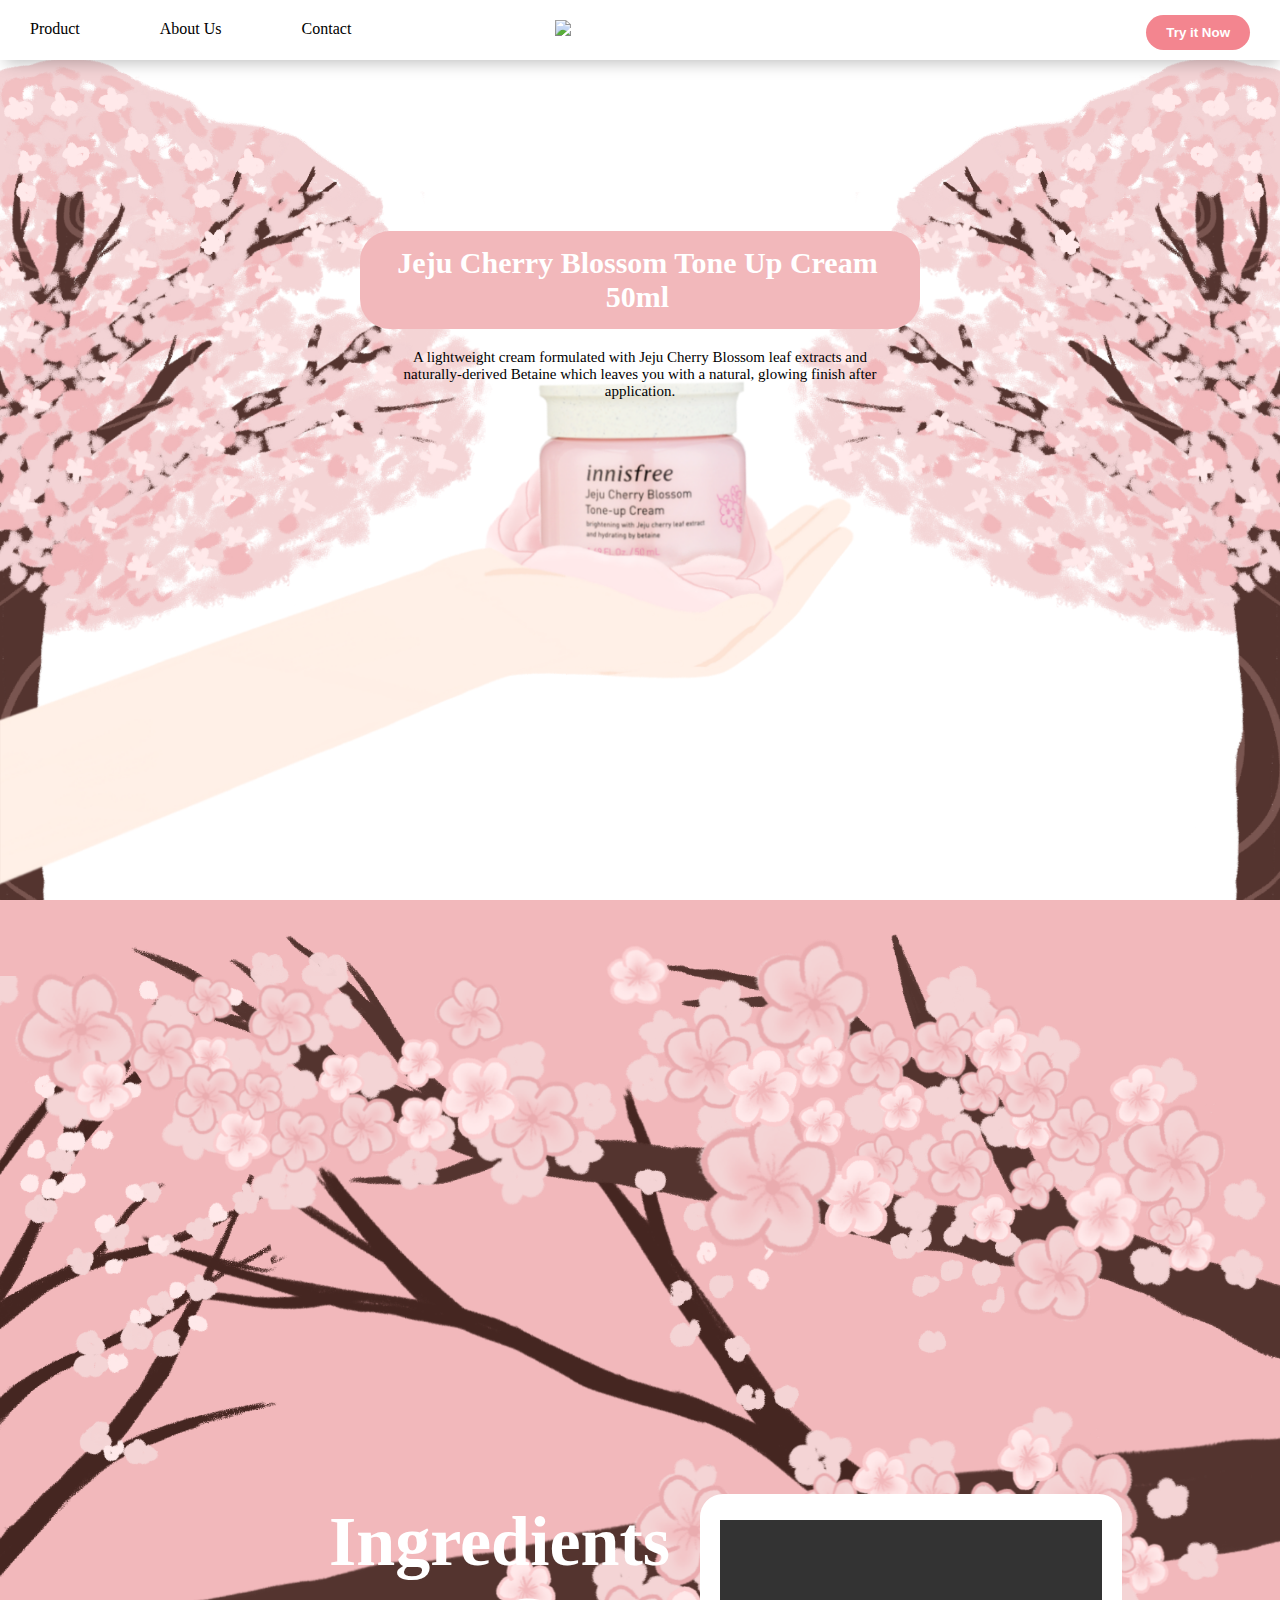
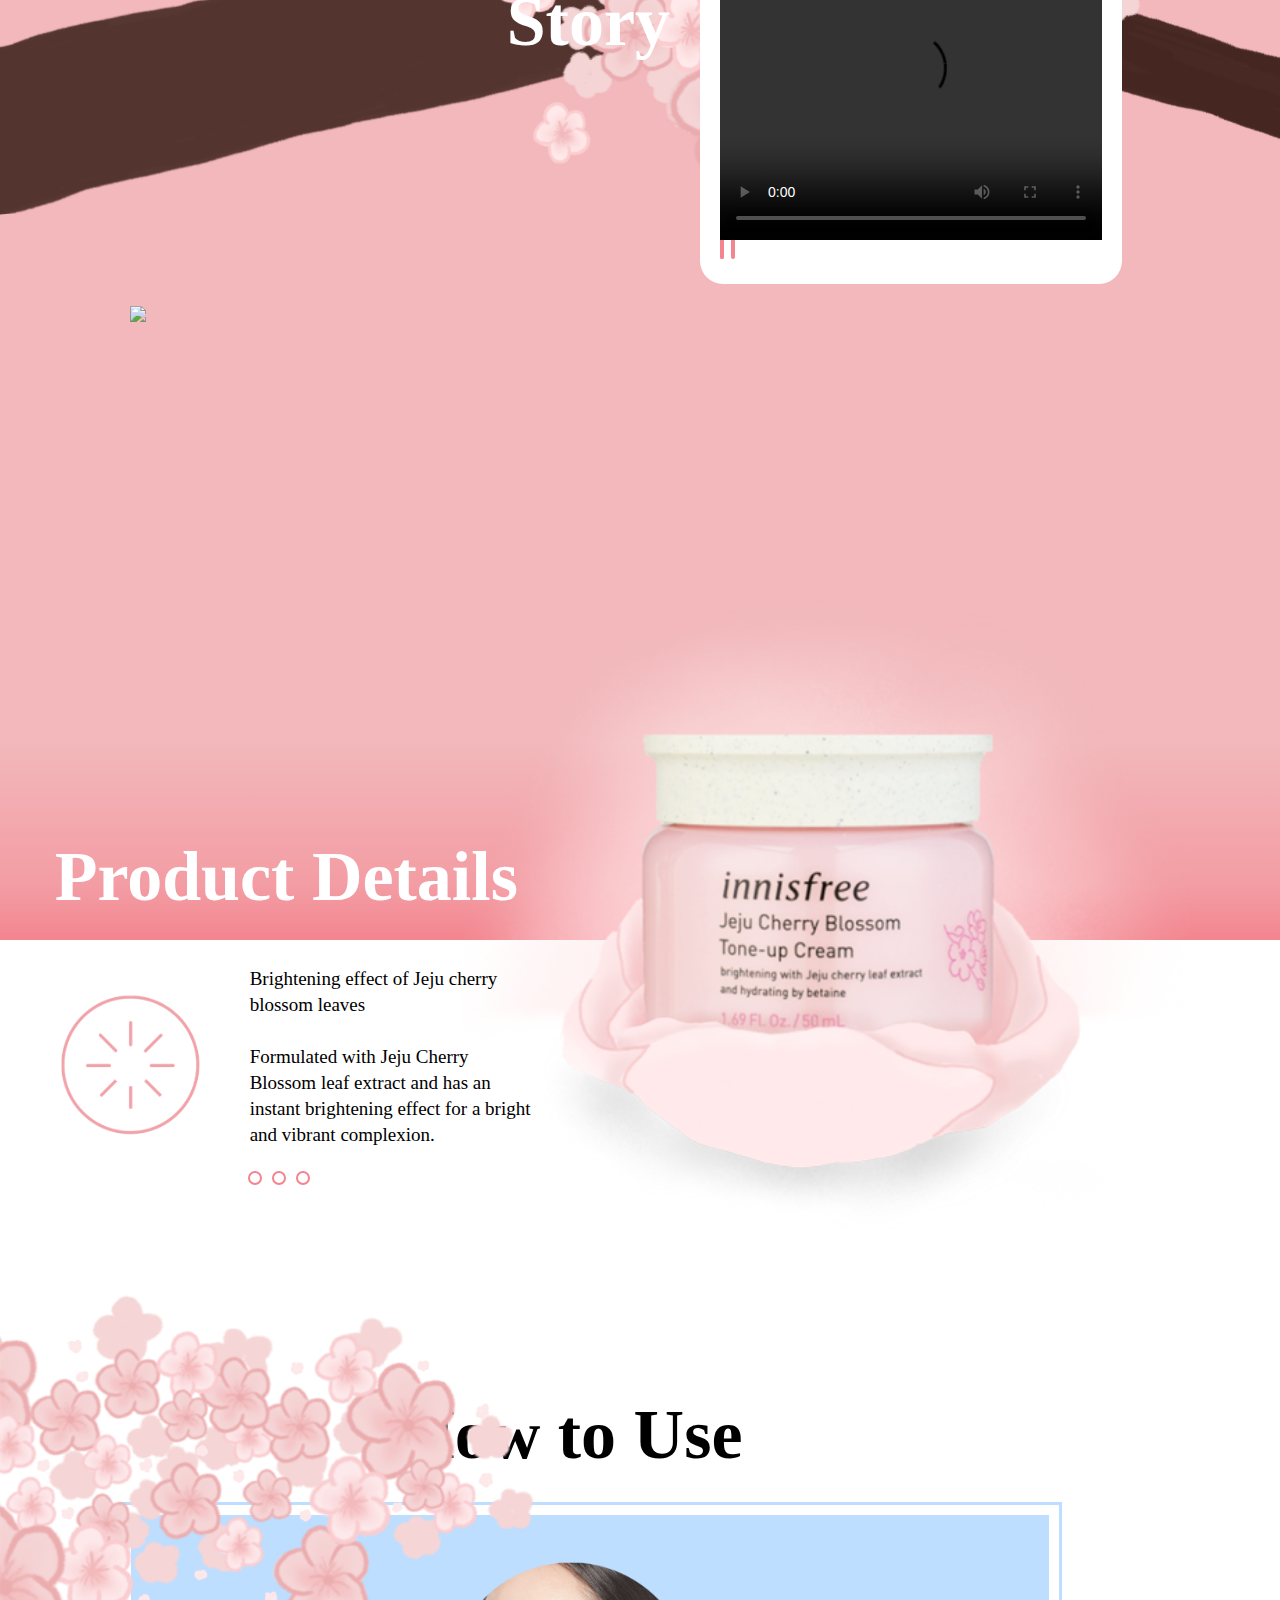
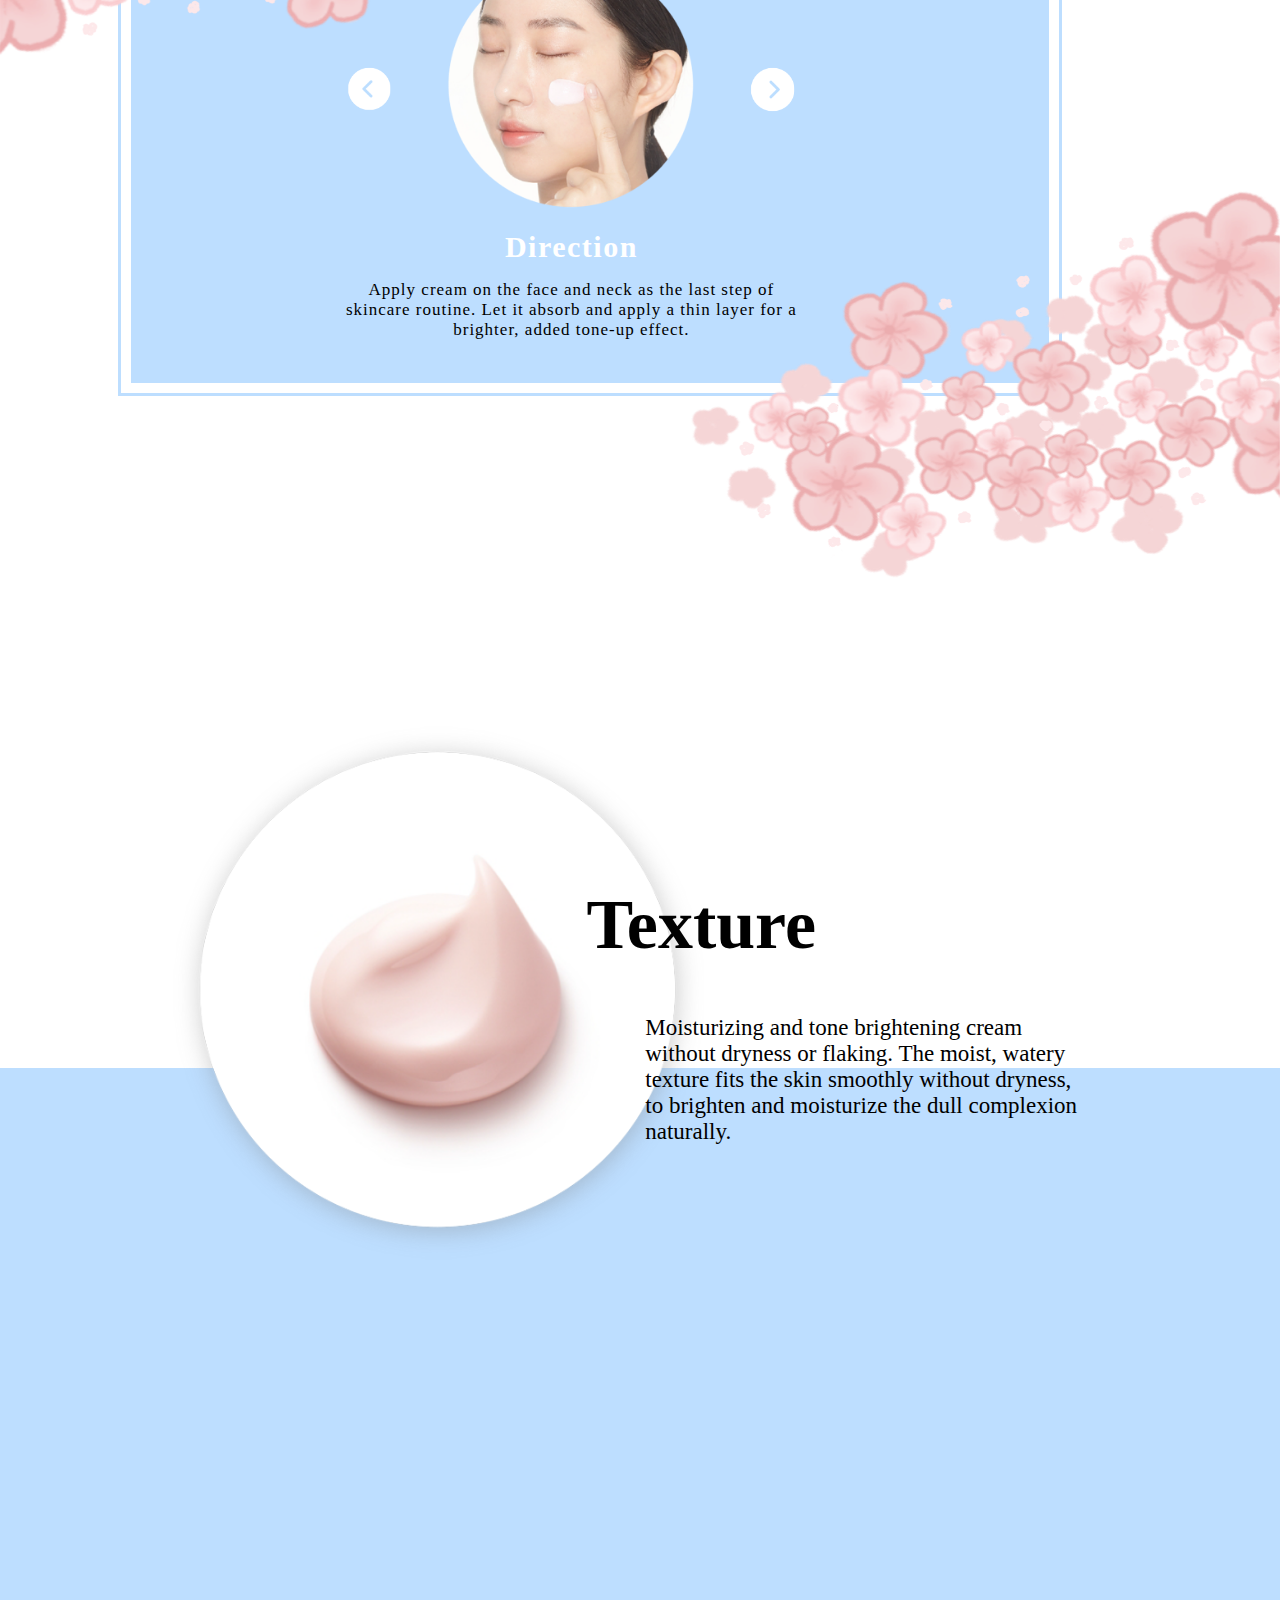
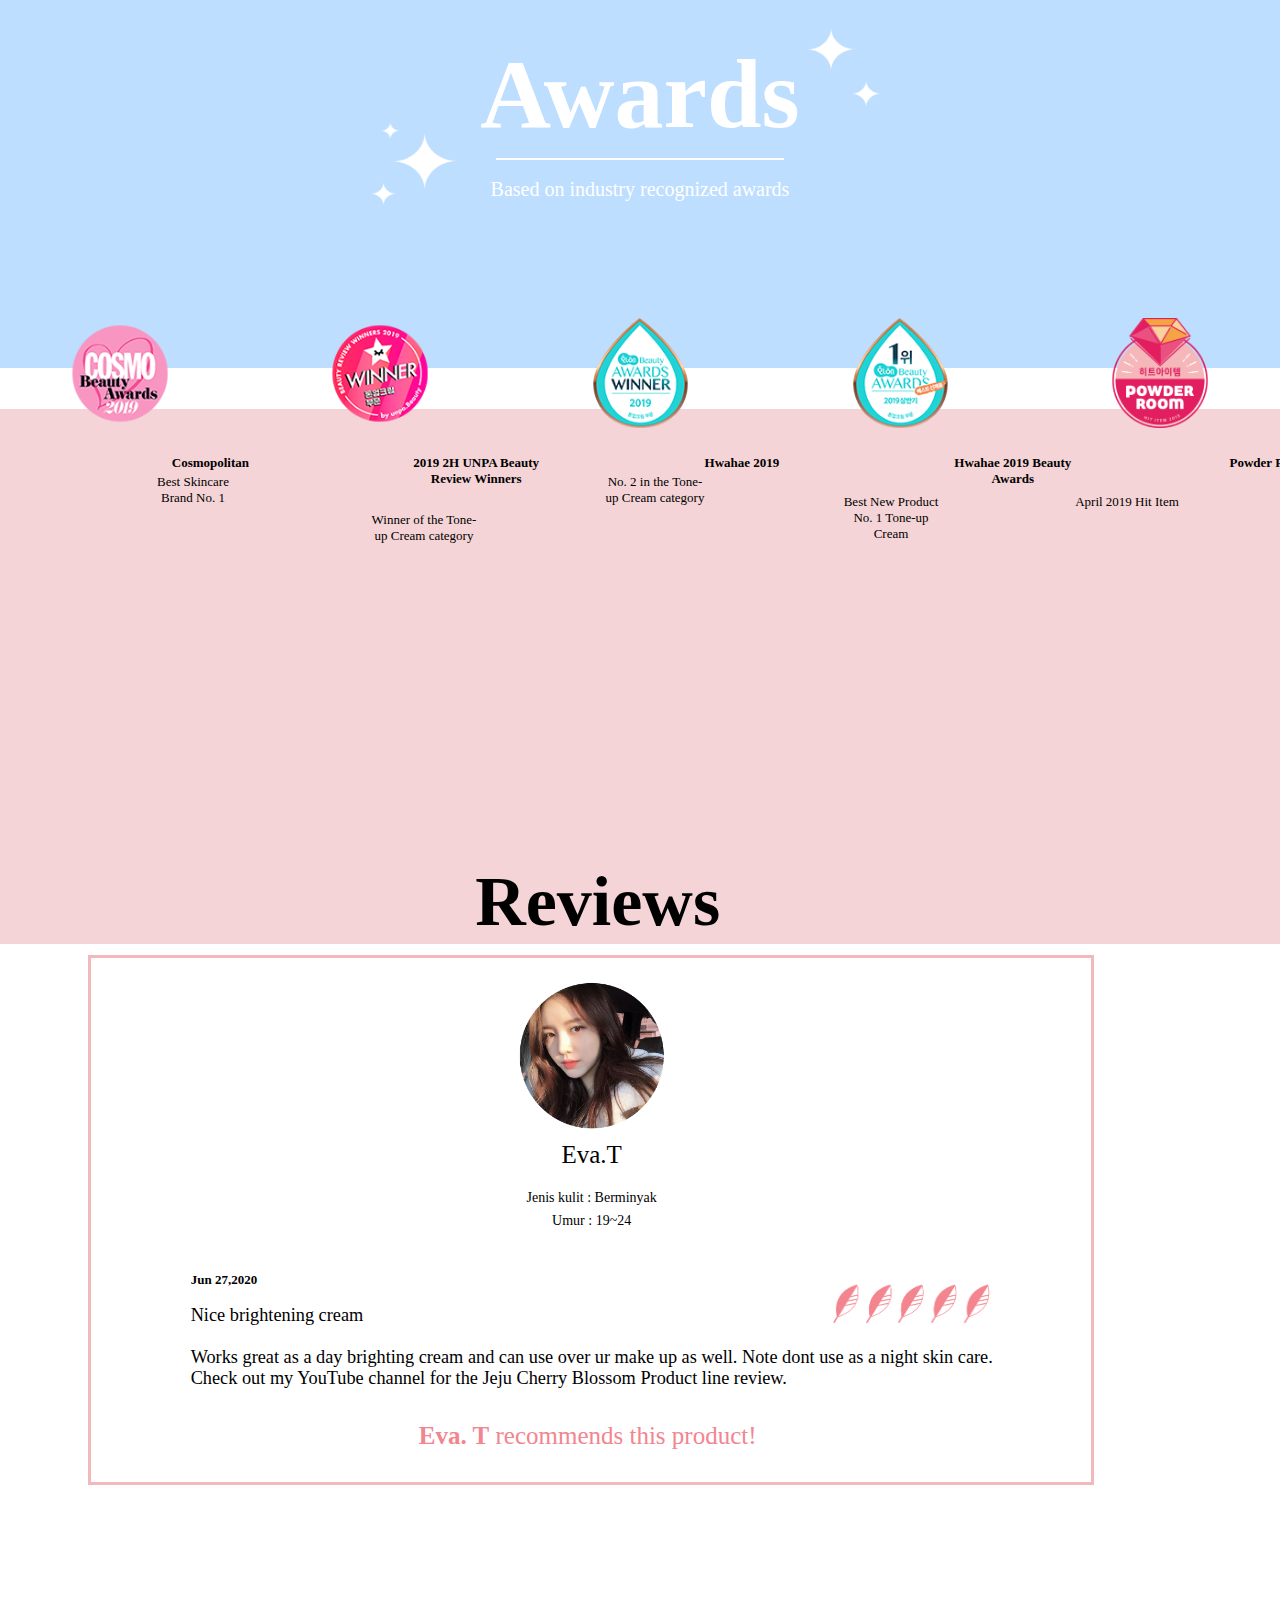
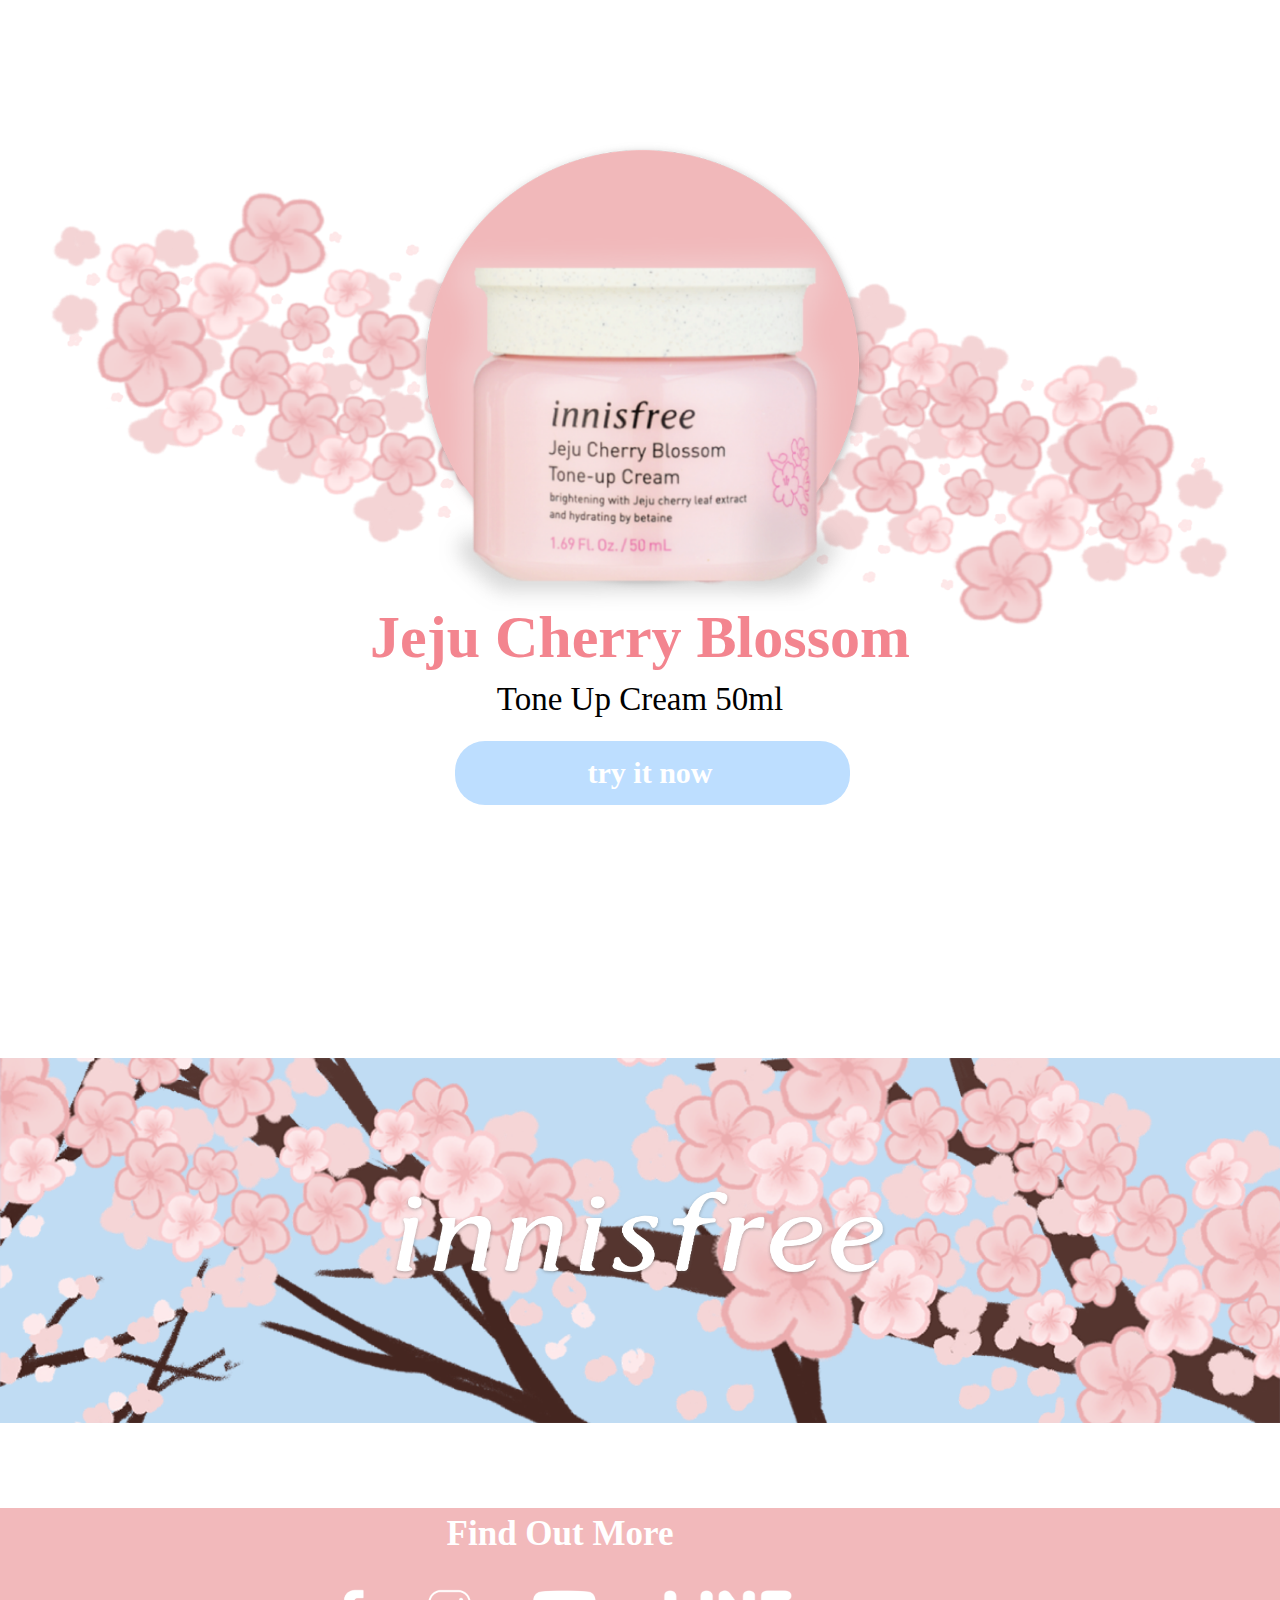
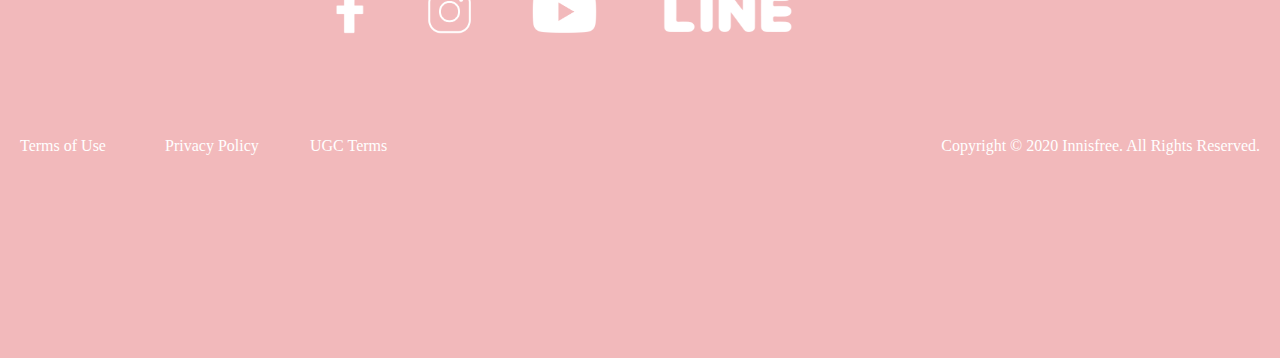
==== index1.html @ 216bb95c "update" ====
<!DOCTYPE html>
<html>

<head>
    <title>Innisfree</title>
    <link rel="stylesheet" type="text/css" href="assets/css/web-innisfree-style1.css">
</head>

<body>
    <header>
        <div id="header-wrapper">
            <nav id="nav-menu">
                <ul id="menu">
                    <li>
                        <a href="#ingredients">Product</a>
                    </li>
                    <li>
                        <a href="#awards">About Us</a>
                    </li>
                    <li>
                        <a href="#contact">Contact</a>
                    </li>
                </ul>
            </nav>
            <a href="#home" id="link-logo">
                <img src="assets/images/innisfree-logo.png" id="logo" />
            </a>
            <button id="btn-try">Try it Now</button>
        </div>
    </header>
    <main>
        <section id="home">
            <div id="home-wrapper">
                <!-- Pohon Kiri -->
                <img src="assets/images/pohon-kiri.png" id="pohon-kiri">
                <!-- Pohon Kanan -->
                <img src="assets/images/pohon-kanan.png" id="pohon-kanan">
                <!-- Content -->
                <div id="home-content-wrapper">
                    <!-- Product Title -->
                    <h1 id="home-content-title">Cherry Blossom</h1>
                    <!-- Product Detail -->
                    <h3 id="home-content-detail">Jeju Cherry Blossom Tone Up Cream 50ml</h3>
                    <!-- Description -->
                    <p id="home-content-description">A lightweight cream formulated with Jeju Cherry Blossom leaf extracts and naturally-derived Betaine which leaves you with a natural, glowing finish after application.</p>
                </div>
                <!-- product image -->
                <img src="assets/images/tangan-+-product.png" id="produk-dan-tangan">
            </div>
            </div>
        </section>
        <div class='spacer-300'></div>
        <section id="ingredients">
            <img src='assets/images/pohon-bunga.png' id='ingredients-image-background' />
            <div id="ingredients-wrapper">
                <!-- Content -->
                <div id="ingredients-content-wrapper">
                    <!-- Ingredients Title -->
                    <div id="ingredients-content-title-wrapper">
                        <h1 id="ingredents-content-title">Ingredients Story</h1>
                        <!-- Bunga -->
                        <img src="assets/images/bunga-kelopak.png" id="kelopak-bunga">
                    </div>
                    <div id="ingredients-slider">
                        <div id="ingredients-slider-item-wrapper">
                            <div class="slider-item active">
                                <!-- Video -->
                                <video controls id="video-ingredients">
                                    <source src="assets/video/innisfree%20Jeju%20Cherry%20Blossom%20Ingredient%20Story.mp4" type="video/mp4">
                                </video>
                            </div>
                            <div class="slider-item">
                                <!-- ingredients description -->
                                <p id="ingredients-content-description-title">Cherry Blossom</p>
                                <p id="ingredents-content-description">In mid-March, Jeju Cherry Blossoms announce the arrival of spring by decorating the streets of Jeju with its flowers.
                                    <br><br>Jeju Cherry Blossoms leaves are responsibly sourced from the island of Jeju, South Korea. Leaves are harvested and dried, after which they are aged for three weeks in lava seawater at an optimal temperature of 3.9°C.
                                    <br><br>To capture full benefits, the leaves are dried again. After removing sea salts, leaves are finally squeezed for a potent extract that helps boosts skin radiance for a glowing, clear complexion.</p>
                            </div>
                        </div>
                        <div id="how-to-use-slider-indicator-wrapper">
                            <a href='#' class="ingredients-slider-indicator active"></a>
                            <a href='#' class="ingredients-slider-indicator"></a>
                        </div>
                    </div>
                </div>
            </div>
        </section>
        <section id="Product-details">
            <div id="Product-details-wrapper">
                <!-- Product -->
                <img src="assets/images/product-dan-bunga.png" id="product-dan-bunga">
                         <div id="product-details-content-wrapper">
                            <div id="product-details-content-title-wrapper">
                                <!-- product details Title -->
                                <h1 id="product-details-content-title">Product Details</h1>
                                <div id="product-details-slider">
                                    <div id="Product-details-slider-item-wrapper">
                                        <div class="product-slider-item active">
                                            <!-- Icon -->
                                             <img src="assets/images/icon-details1.png" id="icon-details1">
                                              <!-- product details description -->
                                             <p id="product-details-content-description">Brightening effect of Jeju cherry blossom leaves<br><br>Formulated with Jeju Cherry Blossom leaf extract and has an instant brightening effect for a bright and vibrant complexion.</p>
                                        </div>
                                    </div>
                            </div>
                            <div class="product-slider-item">
                                <p id="product-details-content-description2">Lorem Ipsum</p>
                            </div>
                                <div id="product-details-slider-indicator-wrapper">
                                    <a href='#' class="product-slider-indicator active"></a>
                                    <a href='#' class="product-slider-indicator"></a>
                                    <a href='#' class="product-slider-indicator"></a>
                                </div>
                         </div>
                         </div>
                    </div>
              </div>
        </section>
        <section id="how-to-use">
            <div id="how-to-use-wrapper">
                <!-- content -->
                <div id="how-to-use-content-wrapper">
                    <div id="how-to-use-content-title-wrapper">
                        <!-- how to use Title -->
                        <h1 id="how-to-use-content-title">How to Use</h1>
                        <div id="how-to-use-details-slider">
                            <div id="how-to-use-slider-item-wrapper">
                                <div class="how-to-use-item active">
                                    <!-- foto -->
                                    <img src="assets/images/tutorial-1.png" id="tutorial-how-to-use-1">
                                    <!-- how to use Detail -->
                                    <h3 id="how-to-use-detail">Direction</h3>
                                    <!-- how to use description -->
                                    <p id="how-to-use-content-description">Apply cream on the face and neck as the last step of skincare routine. Let it absorb and apply a thin layer for a brighter, added tone-up effect.</p>
                                </div>
                            </div>
                        </div>
                        <div class="how-to-use-slider-item">
                             <img src="assets/images/tutorial-1.png" id="tutorial-how-to-use-2">
                            <!-- how to use Detail -->
                            <h3 id="how-to-use-detail2">Direction</h3>
                             <!-- how to use description -->
                             <p id="how-to-use-content-description2">Apply cream on the face and neck as the last step of skincare routine. Let it absorb and apply a thin layer for a brighter, added tone-up effect.</p>
                        </div>
                        <div id="how-to-use-details-slider-indicator-wrapper">
                            <!-- icon arrow kiri -->
                            <img src="assets/images/arrow-how-to-kiri.png" id="arrow-kiri-how-to-use">
                            <!-- icon arrow kanan -->
                            <img src="assets/images/arrow-how-to-kanan.png" id="arrow-kanan-how-to-use">
                        </div>
                    </div>
                </div>
                <!-- bunga depan kiri -->
                <img src="assets/images/bunga-depan-kiri.png" id="bunga-depan-kiri">
                <!-- bunga depan kanan -->
                <img src="assets/images/bunga-depan-kanan.png" id="bunga-depan-kanan">
            </div>
        </section>
        <section id="texture">
            <div id="texture-wrapper">
                <!-- texture -->
                <img src="assets/images/texture-jpg.png" id="texture-jpg">
                <!-- Content -->
                <div id="texture-content-wrapper">
                    <!-- Texture Title -->
                    <h1 id="texture-title">Texture</h1>
                    <!-- Texture description -->
                    <p id="texture-description">Moisturizing and tone brightening cream without dryness or flaking. The moist, watery texture fits the skin smoothly without dryness, to brighten and moisturize the dull complexion naturally.</p>
                </div>
            </div>
        </section>
        <section id="awards">
            <div id="awards-wrapper">
                <div id="awards-content-title-wrapper">
                    <!-- shining -->
                    <img src="assets/images/shining-kiri.png" id="shining-kiri">
                    <img src="assets/images/shining-kanan.png" id="shining-kanan">
                    <!-- title -->
                    <!-- awards Title -->
                    <h1 id="awards-content-title-details">Awards</h1>
                    <hr width="23%" align=center>
                    <p id="awards-content-title-description">Based on industry recognized awards</p>
                </div>
                <!-- icon awards -->
                <div id="icon-awards-wrapper">
                    <!-- icon awards 1 -->
                    <img src="assets/images/icon1.png" id="icon-awards1">
                    <!-- icon awards 2 -->
                    <img src="assets/images/icon2.png" id="icon-awards2">
                    <!-- icon awards 3 -->
                    <img src="assets/images/icon3.png" id="icon-awards3">
                    <!-- icon awards 4 -->
                    <img src="assets/images/icon4.png" id="icon-awards4">
                    <!-- icon awards 5 -->
                    <img src="assets/images/icon5.png" id="icon-awards5">
                     </div>
                     <!-- description -->
                <div id="awards-content-description-title-wrapper">
                    <!-- awards description title -->
                    <h4 id="awards-content-description-title1">Cosmopolitan</h4>
                    <h4 id="awards-content-description-title2">2019 2H UNPA Beauty Review Winners</h4>
                    <h4 id="awards-content-description-title3">Hwahae 2019</h4>
                    <h4 id="awards-content-description-title4">Hwahae 2019 Beauty Awards</h4>
                    <h4 id="awards-content-description-title5">Powder Room 2019</h4>
                </div>
                <div id="awards-content-description-wrapper">
                    <!-- awards description -->
                    <p id="awards-content-description1">Best Skincare Brand No. 1</p>
                    <p id="awards-content-description2">Winner of the Tone-up Cream category</p>
                    <p id="awards-content-description3">No. 2 in the Tone-up Cream category</p>
                    <p id="awards-content-description4">Best New Product No. 1 Tone-up Cream</p>
                    <p id="awards-content-description5">April 2019 Hit Item</p>
                </div>
            </div>
            </div>
        </section>
        <section id="reviews">
            <div id="container">
            </div>
            <div id="reviews-wrapper">
                <!-- reviews content -->
                <div id="reviews-content-wrapper">
                    <!-- reviews title -->
                    <div id="reviews-content-title-wrapper">
                    <h1 id="reviews-title">Reviews</h1>
                    <div id="reviews-slider">
                        <div id="reviews-slider-item-wrapper">
                            <div class="reviews-item active">
                                <div id="reviews-profile-wrapper1">
                                    <!-- profile photo1 -->
                                    <img src="assets/images/foto-review1.png" id="foto-review1">
                                    <!-- profile name -->
                                    <p id="reviews-profile-name1">Eva.T</p>
                                    <!-- profile description -->
                                    <p id="reviews-profile-description1">Jenis kulit : Berminyak<br>Umur : 19~24</p>
                                    <!-- rating1 -->
                                </div>
                                <div id="reviews-comment-wrapper1">
                                    <img src="assets/images/leaf-review5.png" id="leaf-review5">
                                    <!-- reviews content date -->
                                    <h3 id="reviews-content-date1">Jun 27,2020</h3>
                                    <!-- reviews description -->
                                    <p id="reviews-content-description1">Nice brightening cream<br><br>Works great as a day brighting cream and can use over ur make up as well. Note dont use as a night skin care. Check out my YouTube channel for the Jeju Cherry Blossom Product line review.</p>
                                </div>
                                <!-- reviews recommendation -->
                                <p id="reviews-recommendation1"><b>Eva. T</b> recommends this product!</p>
                            </div>
                        </div>
                    </div>
                    <div class="reviews-slider-item">
                        <!-- review arrow -->
                        <div id="reviews-slider-indicator-wrapper">
                            <!-- review arrow kiri -->
                            <img src="assets/images/review-arrow-kiri.png" id="review-arrow-kiri">
                            <!-- review arrow kanan -->
                            <img src="assets/images/review-arrow-kanan.png" id="review-arrow-kanan">
                        </div>
                    </div>
                    </div>
                </div>
            </div>
        </section>
        <section id="try-it-now">
            <div id="try-it-now-wrapper">
                <!-- bunga try it now -->
                <img src="assets/images/bunga-try-it-now.png" id="bunga-tryitnow">
                <!-- product try it now -->
                <img src="assets/images/try-it-now-product.png" id="product-tryitnow">
                <!-- content try it now -->
                <div id="tryitnow-content-wrapper">
                    <!-- tryitnow Title -->
                    <h1 id="tryitnow-content-title">Jeju Cherry Blossom</h1>
                    <!-- tryitnow Detail -->
                    <p id="tryitnow-content-detail">Tone Up Cream 50ml</p>
                    <!-- tryitnow Description -->
                    <h3 id="tryitnow-content-description">try it now</h3>
                </div>
            </div>
        </section>
        <section id="contact">
            <div id="contact-wrapper">
                <!-- bunga contact -->
                <img src="assets/images/bunga-background-contact.png" id="bunga-background-contact">
                <!-- logo innisfree contact -->
                <img src="assets/images/logo-innisfree-contact.png" id="logo-innisfree-contact">
                <div id="contact-content-wrapper">
                    <div id="contact-content-title-wrapper">
                        <!-- contact content title -->
                        <h1 id="contact-content-title">Find Out More</h1>
                        <!-- contact icon wrapper -->
                        <div id="contact-icon-wrapper">
                            <!-- icon facebook -->
                            <img src="assets/images/icon-facebook.png" id="icon-facebook">
                            <!-- icon instagram -->
                            <img src="assets/images/icon-instagram.png" id="icon-instagram">
                            <!-- icon youtube -->
                            <img src="assets/images/icon-youtube.png" id="icon-youtube">
                            <!-- icon line -->
                            <img src="assets/images/icon-line.png" id="icon-line">
                        </div>
                    </div>
                    <div id="contact-content-details-wrapper">
                        <!-- contact content details -->
                        <p id="contact-content-details1">Terms of Use</p>
                        <p id="contact-content-details2">Privacy Policy</p>
                        <p id="contact-content-details3">UGC Terms</p>
                        <p id="contact-content-details4">Copyright © 2020 Innisfree. All Rights Reserved.</p>
                    </div>
                </div>
            </div>
        </section>
    </main>
    <script src='https://code.jquery.com/jquery-3.5.1.min.js'></script>
    <script src='assets/js/script.js'></script>
</body>

</html>
---- assets/css/web-innisfree-style1.css ----
html {
    scroll-behavior: smooth;
}
    body {
        margin: 0;
        font-family: futura;
    }

    header {
        position: absolute;
        width: 100%;
        height: 60px;
        top: 0;
        left: 0;
        z-index: 100;
        background: white;
        -webkit-box-shadow: 2px 6px 15px -3px rgba(0, 0, 0, 0.25);
        box-shadow: 2px 6px 15px -3px rgba(0, 0, 0, 0.25);
    }

    #header-wrapper {
        display: flex;
        justify-content: space-between;
        align-items: center;
        padding: 10px 30px;

    }

    #link-logo {
        position: absolute;
        left: 50%;
        margin-left: -85px;
        margin-top: -15px;
    }

    .logo {
        width: 170px;
        height: 34px;
        object-fit: contain;
    }

    #menu {
        display: flex;
        list-style-type: none;
        padding-left: 0;
        margin-top: 0;
    }

    #menu li {
        padding: 10px 40px;
    }

    #menu li:first-child {
        padding-left: 0;
    }

    #menu a {
        font-family: Futura, serif;
        color: black;
        text-decoration: none;
    }

    #menu a:hover {
        font-family: Futura, serif;
        color: #f2b8bb;
        text-decoration: none;
    }

    #btn-try {
        background-color: #f3858f;
        padding: 10px 20px;
        border-radius: 30px;
        margin-top: -10px;
        border: 0;
        font-weight: bold;
        color: white;
    }

    section {
        width: 100%;
        height: 100vh;
    }

    .spacer-300 {
        width: 100%;
        height: 300px;
        background: #f2b8bb;
    }

    #home {
    }

    #home-wrapper {
        height: 100%;
        position: relative;
        background: url(../images/background-2.jpg);
        background-size: cover;
        display: flex;
        justify-content: center;
    }

    #pohon-kiri {
        position: absolute;
        left: 0;
        top: 0;
        height: 100%;
        animation-name: pohon-kiri;
        animation-duration: 1s;
    }

    #pohon-kanan {
        position: absolute;
        right: 0;
        top: 0;
        height: 100%;
        animation-name: pohon-kanan;
        animation-duration: 1s;
    }

    #produk-dan-tangan {
        position: absolute;
        bottom: 0;
        width: 100%;
        left: 50%;
        top: 365px;
        margin-left: -50%;
        animation-name: produk-dan-tangan;
        animation-duration: 1s;
    }

    #home-content-wrapper {
        width: 50%;
        margin-top: 100px;
        position: relative;
        z-index: 5;
        text-align: center;
    }

    #home-content-title {
        font-size: 80px;
        color: white;
        font-family: Newton W01 Extra Bold;
        margin: 20px;
    }

    #home-content-detail {
        font-size: 30px;
        background-color: #f2b8bb;
        margin: 10px;
        margin-left: 40px;
        margin-right: 40px;
        border-radius: 30px;
        padding: 15px;
        padding-left: 10px;
        font-family: Futura Md BT, serif;
        color: white;

    }

    #home-content-description {
        width: 80%;
        margin: 20px auto;
        font-size: 15px;
    }

    @keyframes pohon-kiri {
        from {
            left: -100%
        }

        to {
            left: 0
        }
    }

    @keyframes pohon-kanan {
        from {
            right: -100%
        }

        to {
            right: 0
        }
    }

    @keyframes produk-dan-tangan {
        from {
            bottom: -100%
        }

        to {
            bottom: 0
        }
    }

    #ingredients {
        background: #f2b8bb;
    }

    #ingredients-image-background {
        position: absolute;
        width: 100%;
        top: 915px;
    }

    #ingredients-wrapper {
        height: 100%;
        display: flex;
        align-items: center;
    }

    #pohon-bunga {
        position: absolute;
        left: 0;
        top: 742px;
        height: 1003px;
        width: 1440px;
    }

    #kelopak-bunga {
        width: 500px;
        position: absolute;
        bottom: -230px;
        left: 160px;
    }

    #ingredients-content-wrapper {
        width: 90%;
        display: flex;
        align-items: center;
        margin-top: 77px;
        margin-left: -30px;
        justify-content: flex-end;
        position: relative;
        z-index: 5;
    }

    #ingredients-content-title-wrapper {
        align-self: flex-start;
        padding: 30px;
        margin-top: -22px;
        position: relative;
    }

    #ingredents-content-title {
        font-size: 70px;
        text-align: right;
        justify-content: right;
        color: white;
        width: 500px;
        font-family: Newton W01 Extra Bold, serif;
        margin-right: 0;
        margin-top: 0;
        margin-bottom: 0;
        margin-left: 170px;
    }

    #ingredients-slider {
        display: flex;
        flex-direction: column;
        justify-content: center;
        width: 40%;
        height: 350px;
        padding: 20px;
        background: white;
        border-radius: 23px;
    }

    #ingredients-slider-item-wrapper {
        position: relative;
        width: 100%;
        height: calc(100% - 30px);
    }

    #ingredients-content-description-title {
        font-size: 31px;
        text-align: left;
        color: black;
        padding-top: 15px;
        padding-left: 20px;
        font-family: futura md bt;
        margin: 0;
    }

    #ingredents-content-description {
        font-size: 17px;
        text-align: left;
        color: black;
        padding-left: 20px;
        padding-right: 20px;
        font-family: "Futura bk bt";
    }

    #ingredients-slider-indicator-wrapper {
        display: flex;
        justify-content: center;
        margin-top: 10px;
    }

    .ingredients-slider-indicator {
        width: 10px;
        height: 10px;
        background: white;
        border: 2px solid #f3858f;
        border-radius: 10px;
    }

    .ingredients-slider-indicator:not(:last-child) {
        margin-right: 7px;
    }

    .ingredients-slider-indicator.active {
        background: #f3858f;
    }

    .slider-item {
        position: absolute;
        top: 0;
        left: 0;
        width: 100%;
        height: 100%;
        opacity: 0;
        transition: opacity 300ms ease-in-out;
    }

    .slider-item.active {
        opacity: 1;
    }

    #video-ingredients {
        width: 100%;
        height: 100%;
        object-fit: cover;
    }

    #Product-details {
        background: rgb(242, 184, 187);
        background: linear-gradient(180deg, rgba(242, 184, 187, 1) 55%, rgba(243, 156, 163, 1) 88%, rgba(243, 133, 143, 1) 100%);
        height: 440px;
    }

    #Product-details-wrapper {
        height: 100%;
        display: flex;
        position: relative;
    }

    #product-dan-bunga {
        position: absolute;
        right: 74px;
        top: 38px;
        bottom: 0;
        height: 750px;
    }

    #product-details-content-wrapper {
        width: 90%;
        display: flex;
        align-items: center;
        margin-top: 77px;
        margin-left: -89px;
        justify-content: flex-end;
        position: relative;
        z-index: 10;
    }

    #product-details-content-title-wrapper {
        align-self: flex-start;
        padding: 20px;
        margin-top: 240px;
        position: relative;
    }

    #product-details-content-title {
        font-size: 70px;
        text-align: left;
        color: white;
        padding-right: 525px;
        font-family: Newton W01 Extra Bold, serif;
        margin: 0;
    }

    #product-details-slider {
        display: flex;
        flex-direction: column;
        justify-content: left;
        width: 48%;
        height: 204px;
        margin-top: 30px;
        padding: 0px;
        border-radius: 23px;
    }

    #Product-details-slider-item-wrapper {
        position: relative;
        width: 100%;
        height: 100%;
    }

    #icon-details1 {
        width: 35%;
        padding: 5px;
        margin-top: 33px;
        margin-left: -10px;
    }

    #product-details-content-description {
        position: absolute;
        color: black;
        font-size: 19px;
        line-height: 26px;
        width: 60%;
        top: 0;
        left: 195px;
    }

    #product-details-content-description2 {
        position: absolute;
        color: black;
        font-size: 18px;
        line-height: 25px;
        width: 30%;
        top: 131px;
        left: 186px;
    }

    #product-details-slider-indicator-wrapper {
        display: flex;
        width: 48%;
        justify-content: left;
        margin-top: 20px;
        margin-left: 183px;
    }

    .product-slider-indicator {
        width: 10px;
        height: 10px;
        margin-left: 10px;
        background: white;
        border: 2px solid #f3858f;
        border-radius: 10px;
    }

    .product-details-slider-indicator:not(:last-child) {
        margin-right: 7px;
    }

    .product-details-slider-indicator.active {
        background: #f3858f;
    }

    .product-slider-item {
        position: absolute;
        top: 0;
        left: 0;
        width: 100%;
        height: 100%;
        opacity: 0;
        transition: opacity 300ms ease-in-out;
    }

    .product-slider-item.active {
        opacity: 1;
    }

    #how-to-use {
        background-color: white;
        margin-top: 300px;
    }

    #how-to-use-wrapper {
        height: 100%;
        display: flex;
        position: relative;
    }

    #bunga-depan-kiri {
        position: absolute;
        left: 0;
        top: 50px;
        height: 380px;
        width: 545px;
        z-index: 20;
    }

    #bunga-depan-kanan {
        position: absolute;
        right: 0;
        top: 544px;
        height: 400px;
        width: 600px;
        z-index: 20;
    }

    #how-to-use-content-wrapper {
        width: 90%;
        display: flex;
        align-items: center;
        margin-top: -95px;
        margin-left: -30px;
        justify-content: flex-end;
        position: relative;
        z-index: 5;
    }

    #how-to-use-content-title-wrapper {
        align-self: flex-start;
        padding: 20px;
        margin-top: 230px;
        width: 900px;
        left: -7%;
        margin-left: 0;
        position: relative;
    }

    #how-to-use-content-title {
        font-size: 70px;
        text-align: center;
        color: black;
        padding-right: 0;
        font-family: Newton W01 Extra Bold, serif;
        margin: 0;
        margin-bottom: 13px;
    }

    #how-to-use-details-slider {
        display: flex;
        flex-direction: column;
        justify-content: left;
        width: 100%;
        height: 488px;
        margin-top: 30px;
        padding: 0px;
        border-radius: 23px;
    }

    #how-to-use-slider-item-wrapper {
        display: flex;
        flex-direction: column;
        justify-content: left;
        width: 100%;
        height: 488px;
        margin-top: 30px;
        background-color: #bddeff;
        padding: 9px;
        border: 10px solid white;
        outline: solid #bddeff;
        margin: 0;
    }

    .how-to-use-item active {
        opacity: 1;
    }

    #tutorial-how-to-use-1 {
        position: absolute;
        top: 175px;
        height: 270px;
        width: 270px;
        left: 50%;
        margin-left: -135px;
    }

    #how-to-use-detail {
        position: absolute;
        top: 555px;
        font-size: 30px;
        color: white;
        font-family: Futura Md BT;
        letter-spacing: 1.5px;
        margin: 10px;
        text-align: center;
        margin-top: -100px;
        width: 400px;
        left: 50%;
        margin-left: -200px;
    }

    #how-to-use-content-description {
        position: absolute;
        top: 605px;
        font-size: 17px;
        color: black;
        font-family: Futura bk BT;
        letter-spacing: 1px;
        margin: 10px;
        text-align: center;
        margin-top: -100px;
        width: 470px;
        left: 50%;
        margin-left: -235px;
    }

    .how-to-use-slider-item {
        position: absolute;
        top: 0;
        left: 0;
        width: 100%;
        height: 100%;
        opacity: 0;
        transition: opacity 300ms ease-in-out;
    }

    #how-to-use-details-slider-indicator-wrapper {
        display: flex;
        justify-content: center;
        margin-top: -500px;
    }

    #arrow-kiri-how-to-use {
        width: 6%;
        height: 6%;
        margin-top: 170px;
        margin-left: 0;
        z-index: 30;
    }

    #arrow-kanan-how-to-use {
        width: 6%;
        height: 6%;
        padding-left: 350px;
        margin-top: 170px;
        margin-left: 0;
        z-index: 30;
    }

    #texture {
        background: rgb(189, 222, 255);
        background: linear-gradient(0deg, rgba(189, 222, 255, 1) 50%, rgba(255, 255, 255, 1) 50%);
        margin-top: 78px;
    }

    #texture-wrapper {
        height: 100%;
        display: flex;
        position: relative;
    }

    #texture-jpg {
        position: absolute;
        left: 0px;
        top: 60px;
        height: 620px;
        width: 680px;
        margin-left: 100px;
    }

    #texture-content-wrapper {
        width: 90%;
        display: flex;
        align-items: center;
        margin-top: 77px;
        margin-left: -89px;
        justify-content: flex-end;
        position: relative;
        z-index: 10;
    }

    #texture-title {
        position: absolute;
        top: 180px;
        font-size: 70px;
        text-align: left;
        color: black;
        font-family: Newton W01 Extra Bold;
        margin-top: 10px;
        margin-right: 247px;
    }

    #texture-description {
        width: 38%;
        margin: 20px;
        font-size: 23px;
        position: absolute;
        top: 300px;
        margin-right: -20px;
    }

    #awards {
        background: rgb(189, 222, 255);
        background: linear-gradient(180deg, rgba(189, 222, 255, 1) 50%, rgba(255, 255, 255, 1) 50%);
    }

    #awards-content-title-wrapper {
        align-self: flex-start;
        padding: 20px;
        position: relative;
        top: 100px;
        justify-content: center;
    }

    #shining-kiri {
        position: absolute;
        top: 102px;
        height: 85px;
        width: 95px;
        left: 50%;
        margin-left: -275px;
    }

    #shining-kanan {
        position: absolute;
        top: 10px;
        height: 80px;
        width: 75px;
        left: 50%;
        margin-left: 168px;
    }

    hr {
        border: 1px solid white;
    }

    #awards-content-title-details {
        font-size: 98px;
        text-align: center;
        color: white;
        padding-right: 0;
        font-family: Newton W01 Extra Bold, serif;
        margin: 0;
    }

    #awards-content-title-description {
        font-size: 20px;
        text-align: center;
        color: white;
        padding-top: 10px;
        font-family: futura bk bt;
        margin: 0;
    }

    #icon-awards-wrapper {
        display: flex;
        align-items: center;
        margin-top: 197px;
        margin-left: 100px;
        margin-right: 100px;
        justify-content: center;
        position: relative;
        z-index: 10;
    }

    #icon-awards1 {
        display: inline;
        align-self: flex-start;
        position: relative;
        height: 110px;
        width: 110px;
    }

    #icon-awards2 {
        position: sticky;
        align-self: flex-end;
        height: 110px;
        width: 110px;
        padding-left: 150px;
    }

    #icon-awards3 {
        position: sticky;
        align-self: flex-end;
        height: 110px;
        width: 110px;
        padding-left: 150px;
    }

    #icon-awards4 {
        position: relative;
        align-self: flex-end;
        height: 110px;
        width: 110px;
        padding-left: 150px;
    }

    #icon-awards5 {
        position: sticky;
        height: 110px;
        width: 110px;
        padding-left: 150px;
    }

    #awards-content-description-title-wrapper {
        display: flex;
        align-items: flex-start;
        margin-top: 10px;
        margin-left: 140px;
        margin-right: 100px;
        justify-content: left;
        position: relative;
        z-index: 10;
    }

    #awards-content-description-title1 {
        position: relative;
        display: inline;
        align-content: flex-start;
        width: 11%;
        text-align: center;
        font-family: Futura Md BT;

    }

    #awards-content-description-title2 {
        position: relative;
        display: inline;
        align-content: flex-start;
        width: 11%;
        text-align: center;
        padding-left: 125px;
        font-family: Futura Md BT;
        margin-bottom: 0;
    }

    #awards-content-description-title3 {
        position: relative;
        display: inline;
        align-content: flex-start;
        width: 11%;
        text-align: center;
        padding-left: 125px;
        font-family: Futura Md BT;
    }

    #awards-content-description-title4 {
        position: relative;
        display: inline;
        align-content: flex-start;
        width: 11%;
        text-align: center;
        padding-left: 130px;
        font-family: Futura Md BT;
        margin-bottom: 0;
    }

    #awards-content-description-title5 {
        position: relative;
        display: inline;
        align-content: flex-start;
        width: 11%;
        text-align: center;
        padding-left: 130px;
        font-family: Futura Md BT;
        margin-bottom: 0;
    }

    #awards-content-description-wrapper {
        display: flex;
        align-items: flex-start;
        margin-top: 10px;
        margin-left: 140px;
        margin-right: 100px;
        justify-content: left;
        position: relative;
        z-index: 10;
    }

    #awards-content-description1 {
        position: relative;
        display: inline;
        align-content: flex-start;
        height: 100px;
        width: 11%;
        text-align: center;
        font-size: 13px;
        font-family: Futura bk BT;
        margin-top: -25px;
    }

    #awards-content-description2 {
        position: relative;
        display: inline;
        align-content: flex-start;
        height: 100px;
        width: 11%;
        text-align: center;
        font-size: 13px;
        font-family: Futura bk BT;
        padding-left: 125px;
    }

    #awards-content-description3 {
        position: relative;
        display: inline;
        align-content: flex-start;
        height: 100px;
        width: 11%;
        text-align: center;
        font-size: 13px;
        font-family: Futura bk BT;
        margin-top: -25px;
        padding-left: 125px;
    }

    #awards-content-description4 {
        position: relative;
        display: inline;
        align-content: flex-start;
        height: 100px;
        width: 11%;
        text-align: center;
        font-size: 13px;
        font-family: Futura bk BT;
        margin-top: -5px;
        padding-left: 130px;
    }

    #awards-content-description5 {
        position: relative;
        display: inline;
        align-content: flex-start;
        height: 100px;
        width: 11%;
        text-align: center;
        font-size: 13px;
        font-family: Futura bk BT;
        margin-top: -5px;
        padding-left: 130px;
    }

    #reviews {
        background-color: white;
        margin-top: 0px;
    }

    #container {
        background-color: #f4d4d6;
        width: 1300px;
        left: 50%;
        margin-left: -650px;
        height: 535px;
        top: 5209px;
        position: absolute;
        background-size: 100%;
    }

    #reviews-wrapper {
        height: 665px;
        display: flex;
        position: relative;
        width: 100%;
    }

    #reviews-content-wrapper {
        width: 82.5%;
        display: flex;
        align-items: center;
        margin-top: 44px;
        margin-left: 0px;
        justify-content: flex-end;
        position: relative;
        z-index: 5;
    }

    #reviews-content-title-wrapper {
        align-self: flex-start;
        padding: 0;
        margin-top: 0;
        width: 1000px;
        left: 3%;
        margin-left: 0;
        align-items: center;
        justify-content: center;
        position: relative;
    }

    #reviews-title {
        font-size: 70px;
        text-align: center;
        width: 1020px;
        color: black;
        padding-right: 0;
        font-family: Newton W01 Extra Bold, serif;
        margin: 0;
        margin-bottom: 13px;
    }

    #reviews-slider {
        display: flex;
        flex-direction: column;
        justify-content: center;
        width: 100%;
        height: 530px;
        margin-top: 0px;
        padding: 0px;
        border-radius: 23px;
    }

    #reviews-slider-item-wrapper {
        display: flex;
        flex-direction: column;
        justify-content: center;
        width: 100%;
        height: 530px;
        margin-top: 30px;
        background-color: white;
        padding: 0px;
        border: 3px solid #f2b8bb;
        margin: 0;
    }

    .reviews-item active {
        opacity: 1;
    }

    #reviews-profile-wrapper1 {
        align-self: flex-start;
        padding: 0px;
        margin-top: -200px;
        height: 158px;
        width: 1002px;
        left: 0;
        margin-left: 0;
        position: relative;
    }

    #foto-review1 {
        position: absolute;
        top: 0;
        height: 150px;
        width: 150px;
        left: 50%;
        margin-left: -75px;
        justify-content: center;
    }

    #reviews-profile-name1 {
        top: 135px;
        height: 100px;
        width: 1000px;
        left: 50%;
        margin-left: -500px;
        font-size: 25px;
        font-family: Futura Md BT;
        text-align: center;
        position: absolute;

    }

    #reviews-profile-description1 {
        top: 191px;
        height: 100px;
        width: 100%;
        left: 50%;
        margin-left: -50%;
        font-size: 14px;
        font-family: Futura bk BT;
        text-align: center;
        line-height: 23px;
        position: absolute;
    }

    #reviews-comment-wrapper1 {
        display: flex;
        align-items: flex-start;
        margin-top: 120px;
        margin-left: 100px;
        margin-right: 100px;
        justify-content: left;
        position: relative;
        z-index: 10;
    }

    #leaf-review5 {
        position: absolute;
        top: 25px;
        height: 40px;
        width: 160px;
        right: 0%;
        margin-right: 0px;
        justify-content: right;
    }

    #reviews-content-date1 {
        top: 0;
        height: 21px;
        width: 200px;
        left: 0%;
        margin-left: 0px;
        font-size: 13px;
        font-family: Futura bk BT;
        text-align: left;
        position: absolute;
    }

    #reviews-content-description1 {
        top: 28px;
        height: 100px;
        width: 812px;
        left: 0;
        margin-left: 0;
        font-size: 18.3px;
        font-family: Futura bk BT;
        justify-content: left;
        position: absolute;
    }

    #reviews-recommendation1 {
        top: 535px;
        height: 100px;
        width: 800px;
        left: 50%;
        margin-left: -400px;
        font-size: 25px;
        font-family: Futura bk BT;
        text-align: center;
        color: #f3858f;
        position: absolute;
    }

    .reviews-slider-item {
        position: absolute;
        top: 0;
        left: 0;
        width: 100%;
        height: 100%;
        opacity: 0;
        transition: opacity 300ms ease-in-out;
    }

    #reviews-slider-indicator-wrapper {
        display: flex;
        justify-content: center;
        margin-top: 0px;
    }

    #review-arrow-kiri {
        width: 6%;
        height: 6%;
        margin-top: 0px;
        margin-left: 0;
        z-index: 0;
    }

    #review-arrow-kanan {
        width: 6%;
        height: 6%;
        padding-left: 0px;
        margin-top: 0px;
        margin-left: 0;
        z-index: 0;
    }

    #try-it-now {
        background-color: white;
    }

    #try-it-now-wrapper {
        height: 665px;
        display: flex;
        position: relative;
        width: 100%;
    }

    #bunga-tryitnow {
        position: absolute;
        top: 65px;
        height: 450px;
        width: 1200px;
        left: 50%;
        margin-left: -600px;
    }

    #product-tryitnow {
        position: absolute;
        top: 0px;
        height: 550px;
        width: 550px;
        left: 50%;
        margin-left: -275px;
    }

    #tryitnow-content-wrapper {
        width: 100%;
        display: flex;
        align-items: center;
        margin-top: 465px;
        margin-left: 0px;
        justify-content: flex-end;
        position: relative;
        z-index: 0;
    }

    #tryitnow-content-title {
        position: absolute;
        top: 0;
        font-size: 60px;
        color: #f3858f;
        font-family: Newton W01 Extra Bold;
        margin: 20px;
        width: 600px;
        left: 50%;
        margin-left: -300px;
        text-align: center;
    }

    #tryitnow-content-detail {
        position: absolute;
        top: 78px;
        margin: 20px auto;
        font-size: 33px;
        width: 600px;
        left: 50%;
        margin-left: -300px;
        text-align: center;
    }

    #tryitnow-content-description {
        position: absolute;
        top: 148px;
        left: 50%;
        font-size: 30px;
        background-color: #bddeff;
        margin: 10px;
        margin-left: -185px;
        margin-right: 40px;
        border-radius: 30px;
        padding: 15px;
        padding-left: 10px;
        font-family: Futura Md BT;
        color: white;
        width: 370px;
        justify-content: center;
        text-align: center;
    }

    #contact {
        background: rgb(242, 185, 187);
        background: linear-gradient(0deg, rgba(242, 185, 187, 1) 50%, rgba(255, 255, 255, 1) 50%);
        margin-top: 40px;
    }

    #contact-wrapper {
        height: 100%;
        display: flex;
        position: relative;
    }

    #bunga-background-contact {
        position: absolute;
        top: 0px;
        height: 365px;
        width: 1280px;
        left: 50%;
        margin-left: -640px;
        background-color: #c0dcf3;
    }

    #logo-innisfree-contact {
        position: absolute;
        top: 125px;
        height: 100px;
        width: 550px;
        left: 50%;
        margin-left: -275px;
    }

    #contact-content-wrapper {
        width: 100%;
        height: 270px;
        display: flex;
        align-items: center;
        margin-top: 456px;
        margin-left: 0px;
        justify-content: flex-end;
        position: absolute;
        z-index: 40;
    }

    #contact-content-title-wrapper {
        align-self: flex-start;
        padding: 20px;
        position: relative;
        width: 1240px;
        left: -80px;
        top: 0;
        justify-content: center;
        align-items: center;
    }

    #contact-content-title {
        position: absolute;
        top: 0px;
        font-size: 35px;
        color: white;
        font-family: Futura Md BT;
        margin-top: 0;
        margin-bottom: 25px;
        width: 600px;
        left: 50%;
        margin-left: -300px;
        text-align: center;
    }

    #contact-icon-wrapper {
        display: flex;
        align-items: center;
        width: 1240px;
        margin-top: 55px;
        margin-left: 0;
        margin-right: 0;
        justify-content: center;
        position: absolute;
        z-index: 10;
    }

    #icon-facebook {
        position: absolute;
        left: 0px;
        top: 0px;
        height: 45px;
        width: 30px;
        left: 50%;
        margin-left: -225px;
    }

    #icon-instagram {
        position: absolute;
        left: 0px;
        top: 0px;
        height: 45px;
        width: 45px;
        left: 50%;
        margin-left: -133px;
    }

    #icon-youtube {
        position: absolute;
        left: 0px;
        top: 0px;
        height: 45px;
        width: 65px;
        left: 50%;
        margin-left: -28px;
    }

    #icon-line {
        position: absolute;
        left: 0px;
        top: 0px;
        height: 45px;
        width: 130px;
        left: 50%;
        margin-left: 103px;
    }

    #contact-content-details-wrapper {
        display: flex;
        list-style-type: none;
        padding-left: 0;
        margin-top: 155px;
        width: 1240px;
        left: 50%;
        margin-left: -620px;
        padding: 0;
        position: absolute;
    }

    #contact-content-details1 {
        position: absolute;
        top: 0px;
        font-size: 16px;
        color: white;
        font-family: Futura Md BT;
        margin: 10px;
        width: 500px;
        left: 0;
        margin-left: 0;
        text-align: left;
    }

    #contact-content-details2 {
        position: absolute;
        top: 0px;
        font-size: 16px;
        color: white;
        font-family: Futura Md BT;
        margin: 10px;
        width: 500px;
        left: 0;
        padding-left: 135px;
        text-align: left;
    }

    #contact-content-details3 {
        position: absolute;
        top: 0px;
        font-size: 16px;
        color: white;
        font-family: Futura Md BT;
        margin: 10px;
        width: 500px;
        left: 0;
        margin-left: 290px;
        text-align: left;
    }

    #contact-content-details4 {
        position: absolute;
        top: 0px;
        font-size: 16px;
        color: white;
        font-family: Futura Md BT;
        margin: 10px;
        width: 500px;
        right: 0;
        margin-right: 0;
        text-align: right;
    }

/*
##Device = Laptops, Desktops
##Screen = B/w 1025px to 1280px
*/

@media (min-width: 1025px) and (max-width: 1280px) {
    .logo {
        width: 170px;
        height: 34px;
        object-fit: contain;
    }

    #home-wrapper {
        height: 100%;
        position: relative;
        background: url(../images/background-2.jpg);
        background-size: cover;
        display: flex;
        justify-content: center;
    }

    #pohon-kiri {
        position: absolute;
        left: 0;
        top: 0;
        height: 100%;
        animation-name: pohon-kiri;
        animation-duration: 1s;
    }

    #pohon-kanan {
        position: absolute;
        right: 0;
        top: 0;
        height: 100%;
        animation-name: pohon-kanan;
        animation-duration: 1s;
    }

    #produk-dan-tangan {
        position: absolute;
        bottom: 0;
        width: 100%;
        left: 50%;
        top: 365px;
        margin-left: -50%;
        animation-name: produk-dan-tangan;
        animation-duration: 1s;
    }

    #home-content-wrapper {
        width: 50%;
        margin-top: 100px;
        position: relative;
        z-index: 5;
        text-align: center;
    }

    #home-content-title {
        font-size: 80px;
        color: white;
        font-family: Newton W01 Extra Bold;
        margin: 20px;
    }

    #home-content-detail {
        font-size: 30px;
        background-color: #f2b8bb;
        margin: 10px;
        margin-left: 40px;
        margin-right: 40px;
        border-radius: 30px;
        padding: 15px;
        padding-left: 10px;
        font-family: Futura Md BT, serif;
        color: white;
    }

    #home-content-description {
        width: 80%;
        margin: 20px auto;
        font-size: 15px;
    }

    @keyframes pohon-kiri {
        from {
            left: -100%
        }

        to {
            left: 0px
        }
    }
    @keyframes pohon-kanan {
        from {
            right: -100%
        }

        to {
            right: 0px
        }
    }
    @keyframes produk-dan-tangan {
        from {
            bottom: -100%
        }

        to {
            bottom: 0
        }
    }
    #ingredients {
        width: 100%;
    }

    #ingredients-image-background {
        position: absolute;
        width: 100%;
        top: 915px;
    }

    #ingredients-wrapper {
        height: 100%;
        display: flex;
        align-items: center;
    }

    #kelopak-bunga {
        width: 500px;
        position: absolute;
        bottom: -230px;
        left: 160px;
    }

    #ingredients-content-wrapper {
        width: 90%;
        display: flex;
        align-items: center;
        margin-top: 77px;
        margin-left: -30px;
        justify-content: flex-end;
        position: relative;
        z-index: 5;
    }

    #ingredients-content-title-wrapper {
        align-self: flex-start;
        padding: 30px;
        margin-top: -22px;
        position: relative;
    }

    #ingredents-content-title {
        font-size: 70px;
        text-align: right;
        justify-content: right;
        color: white;
        width: 500px;
        font-family: Newton W01 Extra Bold, serif;
        margin-right: 0;
        margin-top: 0;
        margin-bottom: 0;
        margin-left: 170px;
    }

    #ingredients-slider {
        display: flex;
        flex-direction: column;
        justify-content: center;
        width: 40%;
        height: 350px;
        padding: 20px;
        background: white;
        border-radius: 23px;
    }

    #ingredients-slider-item-wrapper {
        position: relative;
        width: 100%;
        height: calc(100% - 30px);
    }

    #ingredients-content-description-title {
        font-size: 31px;
        text-align: left;
        color: black;
        padding-top: 15px;
        padding-left: 20px;
        font-family: futura md bt;
        margin: 0;
    }

    #ingredents-content-description {
        font-size: 17px;
        text-align: left;
        color: black;
        padding-left: 20px;
        padding-right: 20px;
        font-family: "Futura bk bt";
    }

    #ingredients-slider-indicator-wrapper {
        display: flex;
        justify-content: center;
        margin-top: 10px;
    }

    .ingredients-slider-indicator {
        width: 10px;
        height: 10px;
        background: white;
        border: 2px solid #f3858f;
        border-radius: 10px;
    }

    .ingredients-slider-indicator:not(:last-child) {
        margin-right: 7px;
    }

    .ingredients-slider-indicator.active {
        width: 100%;
    }

    .slider-item {
        position: absolute;
        top: 0;
        left: 0;
        width: 100%;
        height: 100%;
        opacity: 0;
        transition: opacity 300ms ease-in-out;
    }

    .slider-item.active {
        opacity: 1;
    }

    #video-ingredients {
        width: 100%;
        height: 100%;
        object-fit: cover;
    }
    #Product-details{
        height: 440px;
    }
    #Product-details-wrapper{
        height: 100%;
        display: flex;
        position: relative;
    }
    #product-dan-bunga{
        position: absolute;
        right: 74px;
        top: 38px;
        bottom: 0;
        height: 750px;
    }
    #product-details-content-wrapper{
        width: 90%;
        display: flex;
        align-items: center;
        margin-top: 77px;
        margin-left: -89px;
        justify-content: flex-end;
        position: relative;
        z-index: 10;
    }
    #product-details-content-title-wrapper{
        align-self: flex-start;
        padding: 20px;
        margin-top: 240px;
        position: relative;
    }
    #product-details-content-title{
        font-size: 70px;
        text-align: left;
        color: white;
        padding-right: 525px;
        font-family: Newton W01 Extra Bold, serif;
        margin: 0;
    }
    #product-details-slider{
        display: flex;
        flex-direction: column;
        justify-content: left;
        width: 48%;
        height: 204px;
        margin-top: 30px;
        padding: 0px;
        border-radius: 23px;
    }
    #Product-details-slider-item-wrapper{
        position: relative;
        width: 100%;
        height: 100%;
    }
    #product-slider-item active{
    }
    #icon-details1{
        width: 35%;
        padding: 5px;
        margin-top: 33px;
        margin-left: -10px;
    }
    #product-details-content-description{
        position: absolute;
        color: black;
        font-size: 19px;
        line-height: 26px;
        width: 60%;
        top: 0;
        left: 195px;
    }
    #product-slider-item{
        width: 100%;
    }
    #product-details-content-description2{
        position: absolute;
        color: black;
        font-size: 18px;
        line-height: 25px;
        width: 30%;
        top: 131px;
        left: 186px;

    }
    #product-details-slider-indicator-wrapper{
        display: flex;
        width: 48%;
        justify-content: left;
        margin-top: 20px;
        margin-left: 183px;
    }
    .product-slider-indicator active{
        width: 10px;
        height: 10px;
    }
    .product-slider-indicator{
        width: 10px;
        height: 10px;
        margin-left: 10px;
        background: white;
        border: 2px solid #f3858f;
        border-radius: 10px;
    }
    #how-to-use{
        margin-top: 300px;
    }
    #how-to-use-wrapper{
        height: 100%;
        display: flex;
        position: relative;
    }
    #how-to-use-content-wrapper{
        width: 90%;
        display: flex;
        align-items: center;
        margin-top: -95px;
        margin-left: -30px;
        justify-content: flex-end;
        position: relative;
        z-index: 5;
    }
    #how-to-use-content-title-wrapper{
        align-self: flex-start;
        padding: 20px;
        margin-top: 230px;
        width: 900px;
        left: -7%;
        margin-left: 0;
        position: relative;
    }
    #how-to-use-content-title{
        font-size: 70px;
        text-align: center;
        color: black;
        padding-right: 0;
        font-family: Newton W01 Extra Bold, serif;
        margin: 0;
        margin-bottom: 13px;
    }
    #how-to-use-details-slider{
        display: flex;
        flex-direction: column;
        justify-content: left;
        width: 100%;
        height: 488px;
        margin-top: 30px;
        padding: 0px;
        border-radius: 23px;
    }
    #how-to-use-slider-item-wrapper{
        display: flex;
        flex-direction: column;
        justify-content: left;
        width: 100%;
        height: 488px;
        margin-top: 30px;
        background-color: #bddeff;
        padding: 9px;
        border: 10px solid white;
        outline: solid #bddeff;
        margin: 0;
    }
    .how-to-use-item active{
        opacity: 1;
    }
    #tutorial-how-to-use-1{
        position: absolute;
        top: 175px;
        height: 270px;
        width: 270px;
        left: 50%;
        margin-left: -135px;
    }
    #how-to-use-detail{
        position: absolute;
        top: 555px;
        font-size: 30px;
        color: white;
        font-family: Futura Md BT;
        letter-spacing: 1.5px;
        margin: 10px;
        text-align: center;
        margin-top: -100px;
        width: 400px;
        left: 50%;
        margin-left: -200px;
    }
    #how-to-use-content-description{
        position: absolute;
        top: 605px;
        font-size: 17px;
        color: black;
        font-family: Futura bk BT;
        letter-spacing: 1px;
        margin: 10px;
        text-align: center;
        margin-top: -100px;
        width: 470px;
        left: 50%;
        margin-left: -235px;
    }
    .how-to-use-slider-item{
        position: absolute;
        top: 0;
        left: 0;
        width: 100%;
        height: 100%;
        opacity: 0;
        transition: opacity 300ms ease-in-out;
    }
    #tutorial-how-to-use-2{
        position: absolute;
        top: 175px;
        height: 270px;
        width: 270px;
        left: 50%;
        margin-left: -135px;
    }
    #how-to-use-detail2{
        position: absolute;
        top: 555px;
        font-size: 30px;
        color: white;
        font-family: Futura Md BT;
        letter-spacing: 1.5px;
        margin: 10px;
        text-align: center;
        margin-top: -100px;
        width: 400px;
        left: 50%;
        margin-left: -200px;
    }
    #how-to-use-content-description2{
        position: absolute;
        top: 605px;
        font-size: 17px;
        color: black;
        font-family: Futura bk BT;
        letter-spacing: 1px;
        margin: 10px;
        text-align: center;
        margin-top: -100px;
        width: 470px;
        left: 50%;
        margin-left: -235px;
    }
    #how-to-use-details-slider-indicator-wrapper{
        display: flex;
        justify-content: center;
        margin-top: -500px;
    }
    #arrow-kiri-how-to-use{
        width: 6%;
        height: 6%;
        margin-top: 170px;
        margin-left: 0;
        z-index: 30;
    }
    #arrow-kanan-how-to-use{
        width: 6%;
        height: 6%;
        padding-left: 350px;
        margin-top: 170px;
        margin-left: 0;
        z-index: 30;
    }
    #bunga-depan-kiri{
        position: absolute;
        left: 0;
        top: 50px;
        height: 380px;
        width: 545px;
        z-index: 20;
    }
    #bunga-depan-kanan{
        position: absolute;
        right: 0;
        top: 544px;
        height: 400px;
        width: 600px;
        z-index: 20;
    }
    #texture{
        margin-top: 78px;
    }
    #texture-wrapper{
        height: 100%;
        display: flex;
        position: relative;
    }
    #texture-jpg{
        position: absolute;
        left: 0px;
        top: 60px;
        height: 620px;
        width: 680px;
        margin-left: 100px;
    }
    #texture-content-wrapper{
        width: 90%;
        display: flex;
        align-items: center;
        margin-top: 77px;
        margin-left: -89px;
        justify-content: flex-end;
        position: relative;
        z-index: 10;
    }
    #texture-title{
        position: absolute;
        top: 180px;
        font-size: 70px;
        text-align: left;
        color: black;
        font-family: Newton W01 Extra Bold;
        margin-top: 10px;
        margin-right: 247px;
    }
    #texture-description{
        width: 38%;
        margin: 20px;
        font-size: 23px;
        position: absolute;
        top: 300px;
        margin-right: -20px;
    }
    #awards{
        width: 100%;
    }
    #awards-wrapper{
        width: 100%;
    }
    #awards-content-title-wrapper{
        align-self: flex-start;
        padding: 20px;
        position: relative;
        top: 100px;
        justify-content: center;
    }
    #shining-kiri{
        position: absolute;
        top: 102px;
        height: 85px;
        width: 95px;
        left: 50%;
        margin-left: -275px;
    }
    #shining-kanan{
        position: absolute;
        top: 10px;
        height: 80px;
        width: 75px;
        left: 50%;
        margin-left: 168px;
    }
    hr {
        border: 1px solid white;
    }
    #awards-content-title-details{
        font-size: 98px;
        text-align: center;
        color: white;
        padding-right: 0;
        font-family: Newton W01 Extra Bold, serif;
        margin: 0;
    }

    #awards-content-title-description{
        font-size: 20px;
        text-align: center;
        color: white;
        padding-top: 10px;
        font-family: futura bk bt;
        margin: 0;
    }
    #icon-awards-wrapper{
        display: flex;
        align-items: center;
        margin-top: 197px;
        margin-left: 100px;
        margin-right: 100px;
        justify-content: center;
        position: relative;
        z-index: 10;
    }
    #icon-awards1{
        display: inline;
        align-self: flex-start;
        position: relative;
        height: 110px;
        width: 110px;
    }
    #icon-awards2 {
        position: sticky;
        align-self: flex-end;
        height: 110px;
        width: 110px;
        padding-left: 150px;
    }

    #icon-awards3 {
        position: sticky;
        align-self: flex-end;
        height: 110px;
        width: 110px;
        padding-left: 150px;
    }

    #icon-awards4 {
        position: relative;
        align-self: flex-end;
        height: 110px;
        width: 110px;
        padding-left: 150px;
    }

    #icon-awards5 {
        position: sticky;
        height: 110px;
        width: 110px;
        padding-left: 150px;
    }
    #awards-content-description-title-wrapper{
        width: 100%;
        margin-left: 0px;
        margin-right: 100px;
        margin-top: 0px;
        justify-content: center;
        font-size: 13px;
        align-items: center;
    }
    #awards-content-description-title-wrapper {
        display: flex;
        align-items: flex-start;
        margin-top: 10px;
        margin-left: 140px;
        margin-right: 100px;
        justify-content: left;
        position: relative;
        z-index: 10;
    }

    #awards-content-description-title1 {
        position: relative;
        display: inline;
        align-content: flex-start;
        width: 11%;
        text-align: center;
        font-family: Futura Md BT;

    }

    #awards-content-description-title2 {
        position: relative;
        display: inline;
        align-content: flex-start;
        width: 11%;
        text-align: center;
        padding-left: 125px;
        font-family: Futura Md BT;
        margin-bottom: 0;
    }

    #awards-content-description-title3 {
        position: relative;
        display: inline;
        align-content: flex-start;
        width: 11%;
        text-align: center;
        padding-left: 125px;
        font-family: Futura Md BT;
    }

    #awards-content-description-title4 {
        position: relative;
        display: inline;
        align-content: flex-start;
        width: 11%;
        text-align: center;
        padding-left: 130px;
        font-family: Futura Md BT;
        margin-bottom: 0;
    }

    #awards-content-description-title5 {
        position: relative;
        display: inline;
        align-content: flex-start;
        width: 11%;
        text-align: center;
        padding-left: 130px;
        font-family: Futura Md BT;
        margin-bottom: 0;
    }
    #awards-content-description-wrapper {
        display: flex;
        align-items: flex-start;
        margin-top: 10px;
        margin-left: 140px;
        margin-right: 100px;
        justify-content: left;
        position: relative;
        z-index: 10;
    }

    #awards-content-description1 {
        position: relative;
        display: inline;
        align-content: flex-start;
        height: 100px;
        width: 11%;
        text-align: center;
        font-size: 13px;
        font-family: Futura bk BT;
        margin-top: -25px;
    }

    #awards-content-description2 {
        position: relative;
        display: inline;
        align-content: flex-start;
        height: 100px;
        width: 11%;
        text-align: center;
        font-size: 13px;
        font-family: Futura bk BT;
        padding-left: 125px;
    }

    #awards-content-description3 {
        position: relative;
        display: inline;
        align-content: flex-start;
        height: 100px;
        width: 11%;
        text-align: center;
        font-size: 13px;
        font-family: Futura bk BT;
        margin-top: -25px;
        padding-left: 125px;
    }

    #awards-content-description4 {
        position: relative;
        display: inline;
        align-content: flex-start;
        height: 100px;
        width: 11%;
        text-align: center;
        font-size: 13px;
        font-family: Futura bk BT;
        margin-top: -5px;
        padding-left: 130px;
    }

    #awards-content-description5 {
        position: relative;
        display: inline;
        align-content: flex-start;
        height: 100px;
        width: 11%;
        text-align: center;
        font-size: 13px;
        font-family: Futura bk BT;
        margin-top: -5px;
        padding-left: 130px;
    }
    #reviews{
        margin-top: 0px;
    }
    #container{
        background-color: #f4d4d6;
        width: 1300px;
        left: 50%;
        margin-left: -650px;
        height: 535px;
        top: 5209px;
        position: absolute;
        background-size: 100%;
    }
    #reviews-wrapper{
        height: 665px;
        display: flex;
        position: relative;
        width: 100%;
    }#reviews-content-wrapper {
         width: 82.5%;
         display: flex;
         align-items: center;
         margin-top: 44px;
         margin-left: 0px;
         justify-content: flex-end;
         position: relative;
         z-index: 5;
     }

    #reviews-content-title-wrapper {
        align-self: flex-start;
        padding: 0;
        margin-top: 0;
        width: 1000px;
        left: 3%;
        margin-left: 0;
        align-items: center;
        justify-content: center;
        position: relative;
    }

    #reviews-title {
        font-size: 70px;
        text-align: center;
        width: 1020px;
        color: black;
        padding-right: 0;
        font-family: Newton W01 Extra Bold, serif;
        margin: 0;
        margin-bottom: 13px;
    }

    #reviews-slider {
        display: flex;
        flex-direction: column;
        justify-content: center;
        width: 100%;
        height: 530px;
        margin-top: 0px;
        padding: 0px;
        border-radius: 23px;
    }
    #reviews-slider-item-wrapper {
        display: flex;
        flex-direction: column;
        justify-content: center;
        width: 100%;
        height: 530px;
        margin-top: 30px;
        background-color: white;
        padding: 0px;
        border: 3px solid #f2b8bb;
        margin: 0;
    }

    .reviews-item active {
        opacity: 1;
    }
    #reviews-profile-wrapper1 {
        align-self: flex-start;
        padding: 0px;
        margin-top: -200px;
        height: 158px;
        width: 1002px;
        left: 0;
        margin-left: 0;
        position: relative;
    }

    #foto-review1 {
        position: absolute;
        top: 0;
        height: 150px;
        width: 150px;
        left: 50%;
        margin-left: -75px;
        justify-content: center;
    }

    #reviews-profile-name1 {
        top: 135px;
        height: 100px;
        width: 1000px;
        left: 50%;
        margin-left: -500px;
        font-size: 25px;
        font-family: Futura Md BT;
        text-align: center;
        position: absolute;

    }

    #reviews-profile-description1 {
        top: 191px;
        height: 100px;
        width: 100%;
        left: 50%;
        margin-left: -50%;
        font-size: 14px;
        font-family: Futura bk BT;
        text-align: center;
        line-height: 23px;
        position: absolute;
    }

    #reviews-comment-wrapper1 {
        display: flex;
        align-items: flex-start;
        margin-top: 120px;
        margin-left: 100px;
        margin-right: 100px;
        justify-content: left;
        position: relative;
        z-index: 10;
    }

    #leaf-review5 {
        position: absolute;
        top: 25px;
        height: 40px;
        width: 160px;
        right: 0%;
        margin-right: 0px;
        justify-content: right;
    }
    #reviews-content-date1{
        top: 0;
        height: 21px;
        width: 200px;
        left: 0%;
        margin-left: 0px;
        font-size: 13px;
        font-family: Futura bk BT;
        text-align: left;
        position: absolute;
    }
    #reviews-content-description1{
        top: 28px;
        height: 100px;
        width: 812px;
        left: 0;
        margin-left: 0;
        font-size: 18.3px;
        font-family: Futura bk BT;
        justify-content: left;
        position: absolute;
    }
    #reviews-recommendation1{
        top: 535px;
        height: 100px;
        width: 800px;
        left: 50%;
        margin-left: -400px;
        font-size: 25px;
        font-family: Futura bk BT;
        text-align: center;
        color: #f3858f;
        position: absolute;
    }
    .reviews-slider-item{
        position: absolute;
        top: 0;
        left: 0;
        width: 100%;
        height: 100%;
        opacity: 0;
        transition: opacity 300ms ease-in-out;
    }
    #reviews-slider-indicator-wrapper{
        display: flex;
        justify-content: center;
        margin-top: 0px;
    }
    #review-arrow-kiri {
        width: 6%;
        height: 6%;
        margin-top: 0px;
        margin-left: 0;
        z-index: 0;
    }

    #review-arrow-kanan {
        width: 6%;
        height: 6%;
        padding-left: 0px;
        margin-top: 0px;
        margin-left: 0;
        z-index: 0;
    }
    #try-it-now {
        background-color: white;
    }

    #try-it-now-wrapper {
        height: 665px;
        display: flex;
        position: relative;
        width: 100%;
    }

    #bunga-tryitnow {
        position: absolute;
        top: 65px;
        height: 450px;
        width: 1200px;
        left: 50%;
        margin-left: -600px;
    }
    #product-tryitnow {
        position: absolute;
        top: 0px;
        height: 550px;
        width: 550px;
        left: 50%;
        margin-left: -275px;
    }

    #tryitnow-content-wrapper {
        width: 100%;
        display: flex;
        align-items: center;
        margin-top: 465px;
        margin-left: 0px;
        justify-content: flex-end;
        position: relative;
        z-index: 0;
    }

    #tryitnow-content-title {
        position: absolute;
        top: 0;
        font-size: 60px;
        color: #f3858f;
        font-family: Newton W01 Extra Bold;
        margin: 20px;
        width: 600px;
        left: 50%;
        margin-left: -300px;
        text-align: center;
    }
    #tryitnow-content-detail {
        position: absolute;
        top: 78px;
        margin: 20px auto;
        font-size: 33px;
        width: 600px;
        left: 50%;
        margin-left: -300px;
        text-align: center;
    }

    #tryitnow-content-description {
        position: absolute;
        top: 148px;
        left: 50%;
        font-size: 30px;
        background-color: #bddeff;
        margin: 10px;
        margin-left: -185px;
        margin-right: 40px;
        border-radius: 30px;
        padding: 15px;
        padding-left: 10px;
        font-family: Futura Md BT;
        color: white;
        width: 370px;
        justify-content: center;
        text-align: center;
    }
    #contact {
        margin-top: 40px;
    }
    #contact-wrapper {
          height: 100%;
          display: flex;
          position: relative;
      }

    #bunga-background-contact {
        position: absolute;
        top: 0px;
        height: 365px;
        width: 1280px;
        left: 50%;
        margin-left: -640px;
        background-color: #c0dcf3;
    }
    #logo-innisfree-contact {
        position: absolute;
        top: 125px;
        height: 100px;
        width: 550px;
        left: 50%;
        margin-left: -275px;
    }

    #contact-content-wrapper {
        width: 100%;
        height: 270px;
        display: flex;
        align-items: center;
        margin-top: 456px;
        margin-left: 0px;
        justify-content: flex-end;
        position: absolute;
        z-index: 40;
    }

    #contact-content-title-wrapper {
        align-self: flex-start;
        padding: 20px;
        position: relative;
        width: 1240px;
        left: -80px;
        top: 0;
        justify-content: center;
        align-items: center;
    }

    #contact-content-title {
        position: absolute;
        top: 0px;
        font-size: 35px;
        color: white;
        font-family: Futura Md BT;
        margin-top: 0;
        margin-bottom: 25px;
        width: 600px;
        left: 50%;
        margin-left: -300px;
        text-align: center;
    } #contact-icon-wrapper {
          display: flex;
          align-items: center;
          width: 1240px;
          margin-top: 55px;
          margin-left: 0;
          margin-right: 0;
          justify-content: center;
          position: absolute;
          z-index: 10;
      }

    #icon-facebook {
        position: absolute;
        left: 0px;
        top: 0px;
        height: 45px;
        width: 30px;
        left: 50%;
        margin-left: -225px;
    }

    #icon-instagram {
        position: absolute;
        left: 0px;
        top: 0px;
        height: 45px;
        width: 45px;
        left: 50%;
        margin-left: -133px;
    }

    #icon-youtube {
        position: absolute;
        left: 0px;
        top: 0px;
        height: 45px;
        width: 65px;
        left: 50%;
        margin-left: -28px;
    }

    #icon-line {
        position: absolute;
        left: 0px;
        top: 0px;
        height: 45px;
        width: 130px;
        left: 50%;
        margin-left: 103px;
    }

    #contact-content-details-wrapper {
        display: flex;
        list-style-type: none;
        padding-left: 0;
        margin-top: 155px;
        width: 1240px;
        left: 50%;
        margin-left: -620px;
        padding: 0;
        position: absolute;
    }

    #contact-content-details1 {
        position: absolute;
        top: 0px;
        font-size: 16px;
        color: white;
        font-family: Futura Md BT;
        margin: 10px;
        width: 500px;
        left: 0;
        margin-left: 0;
        text-align: left;
    } #contact-content-details2 {
          position: absolute;
          top: 0px;
          font-size: 16px;
          color: white;
          font-family: Futura Md BT;
          margin: 10px;
          width: 500px;
          left: 0;
          padding-left: 135px;
          text-align: left;
      }

    #contact-content-details3 {
        position: absolute;
        top: 0px;
        font-size: 16px;
        color: white;
        font-family: Futura Md BT;
        margin: 10px;
        width: 500px;
        left: 0;
        margin-left: 290px;
        text-align: left;
    }

    #contact-content-details4 {
        position: absolute;
        top: 0px;
        font-size: 16px;
        color: white;
        font-family: Futura Md BT;
        margin: 10px;
        width: 500px;
        right: 0;
        margin-right: 0;
        text-align: right;
    }

}

/*
  ##Device = Tablets, Ipads (portrait)
  ##Screen = B/w 768px to 1024px
*/

@media (min-width: 768px) and (max-width: 1024px) {
    #logo {
        width: 75%;
    }

    #home-wrapper {
        width: 100%;
    }

    #pohon-kiri {
        width: 40%;
        left: 0px;
    }

    #pohon-kanan {
        width: 40%;
        right: 0px;
    }

    #produk-dan-tangan {
        width: 1110px;
        left: 50%;
        margin-left: -600px;
        animation-name: produk-dan-tangan;
        animation-duration: 1s;
    }

    #home-content-wrapper {
        width: 100%;
    }

    #home-content-title {
        width: 90%;
        font-size: 65px;
        margin-top: 15px;
        margin-left: 40px;
        margin-bottom: 0;
    }

    #home-content-detail {
        width: 76%;
        font-size: 26px;
        padding-left: 0;
        padding-right: 0;
        padding-top: 15px;
        padding-bottom: 15px;
        margin-left: 95px;
        margin-right: 80px;
        margin-top: 10px;
    }

    #home-content-description {
        width: 53%;
        margin-top: 15px;
        margin-left: 180px;
        margin-right: 180px;
        font-size: 13px;
    }

    @keyframes pohon-kiri {
        from {
            left: -100%
        }

        to {
            left: 0px
        }
    }
    @keyframes pohon-kanan {
        from {
            right: -100%
        }

        to {
            right: 0px
        }
    }
    @keyframes produk-dan-tangan {
        from {
            bottom: -100%
        }

        to {
            bottom: 0
        }
    }
    #ingredients {
        width: 100%;
    }

    #ingredients-image-background {
        width: 115%;
        top: 930px;
        margin-left: -153px;
    }

    #ingredients-wrapper {
        width: 100%;
        margin-top: -125px;
    }

    #kelopak-bunga {
        display: none;
    }

    #ingredients-content-wrapper {
        width: 100%;
        margin-top: 60px;
        justify-content: center;
    }

    #ingredients-content-title-wrapper {
        width: 100%;
        position: absolute;
    }

    #ingredents-content-title {
        width: 530px;
        position: absolute;
        left: 50%;
        margin-left: -240px;
        margin-top: -157px;
        text-align: center;
        justify-content: center;
    }

    #ingredients-slider {
        width: 60%;
        left: 50%;
        margin-left: 5%;
        justify-content: center;
        display: flex;
        margin-top: -41px;
    }

    #ingredients-slider-item-wrapper {
        width: 100%;
    }

    #ingredients-content-description-title {
        width: 90%;
    }

    #ingredents-content-description {
        width: 94%;
        font-size: 15px;
    }

    #ingredients-slider-indicator-wrapper {
        width: 100%;
    }

    .ingredients-slider-indicator {
        width: 100%;
    }

    .ingredients-slider-indicator:not(:last-child) {
        width: 100%;
    }

    .ingredients-slider-indicator.active {
        width: 100%;
    }

    .slider-item {
        width: 100%;
    }

    .slider-item.active {
        width: 100%;
    }

    #video-ingredients {
        width: 100%;
    }
    #Product-details{
        width: 100%;
        height: 315px;
    }
    #Product-details-wrapper{
        width: 100%;
    }
    #product-dan-bunga{
        width: 70%;
        height: 560px;
        left: 50%;
        margin-left: -35%;
        position: absolute;
        top: 44px;
    }
    #product-details-content-wrapper{
        width: 100%;
        margin-top: 25px;
        left: 50%;
        margin-left: -50%;
    }
    #product-details-content-title-wrapper{
        width: 95%;
        margin-top: 30px;
    }
    #product-details-content-title{
        width: 100%;
        padding-right: 0;
        text-align: center;
        font-size: 65px;
    }
    #product-details-slider{
        width: 40%;
        left: 50%;
        margin-left: 20%;
        justify-content: center;
        margin-top: 330px;
    }
    #Product-details-slider-item-wrapper{
        width: 100%;
    }
    #product-slider-item active{
    }
    #icon-details1{
        width: 35%;
        margin-left: 12%;
        margin-top: 15%;
    }
    #product-details-content-description{
        width: 80%;
        font-size: 14px;
        top: 50px;
        left: 55%;
    }
    #product-slider-item{
        width: 100%;
    }
    #product-details-content-description2{
        width: 74%;
        font-size: 14px;
        top: 27px;
        left: 152px;

    }
    #product-details-slider-indicator-wrapper{
        width: 100%;
        margin-left: 40.8%;
        margin-top: 5px;
    }
    .product-slider-indicator active{
        width: 10px;
        height: 10px;
    }
    .product-slider-indicator{
        width: 10px;
        height: 10px;
    }
    #how-to-use{
        width: 100%;
        margin-top: 425px;
    }
    #how-to-use-wrapper{
        width: 100%;
    }
    #how-to-use-content-wrapper{
        margin-left: -30px;
        width: 90%;
        display: flex;
        align-items: center;
        margin-top: -120px;
    }
    #how-to-use-content-title-wrapper{
        width: 900px;
        left: 9.5%;
        margin-top: 155px;
        padding: 20px;
        align-self: flex-start;
        position: relative;
    }
    #how-to-use-content-title{
        width: 100%;
        text-align: center;
    }
    #how-to-use-details-slider{
        width: 100%;
        height: 475px;
        display: flex;
        justify-content: center;
    }
    #how-to-use-slider-item-wrapper{
        width: 96%;
        justify-content: center;
        flex-direction: column;
        display: flex;
    }
    .how-to-use-item active{
        width: 100%;
    }
    #tutorial-how-to-use-1{
        width: 250px;
        height: 250px;
        left: 50%;
        margin-left: -125px;
        position: absolute;
    }
    #how-to-use-detail{
        width: 400px;
        left: 50%;
        margin-left: -200px;
    }
    #how-to-use-content-description{
        width: 400px;
        left: 50%;
        margin-left: -200px;
        font-size: 14px;
    }
    .how-to-use-slider-item{
        width: 100%;
    }
    #tutorial-how-to-use-2{
        width: 250px;
        height: 250px;
        left: 50%;
        margin-left: -125px;
        position: absolute;
    }
    #how-to-use-detail2{
        width: 400px;
        left: 50%;
        margin-left: -200px;
    }
    #how-to-use-content-description2{
        width: 400px;
        left: 50%;
        margin-left: -200px;
        font-size: 14px;
    }
    #how-to-use-details-slider-indicator-wrapper{
        width: 100%;
        margin-top: -500px;
    }
    #arrow-kiri-how-to-use{
        width: 6%;
        height: 6%;
    }
    #arrow-kanan-how-to-use{
        width: 6%;
        height: 6%;
        padding-left: 400px;
    }
    #bunga-depan-kiri{
        left: -90px;
        width: 48%;
        height: 31%;
        top: 87px;
    }
    #bunga-depan-kanan{
        width: 500px;
        height: 305px;
        top: 520px;
    }
    #texture{
        width: 100%;
        height: 818px;
        margin-top: 92px;
    }
    #texture-wrapper{
        width: 100%;
        height: 100%;
    }
    #texture-jpg{
        position: absolute;
        width: 370px;
        left: 50%;
        margin-left: -185px;
        height: 350px;
        top: 50px;
    }
    #texture-content-wrapper{
        width: 60%;
        display: flex;
        margin-top: 136px;
        left: 42%;
    }
    #texture-title{
        width: 100%;
        margin-right: -50px;
        font-size: 60px;
        margin-top: 150px;
        color: white;
    }
    #texture-description{
        width: 63%;
        text-align: center;
        margin-right: 266px;
        margin-top: 130px;
        font-size: 16px;
    }
    #awards{
        width: 100%;
    }
    #awards-wrapper{
        width: 100%;
    }
    #awards-content-title-wrapper{
        width: 96%;
        top: 125px;
    }
    #shining-kiri{
        width: 85px;
        height: 85px;
        top: 88px;
        left: 50%;
        margin-left: -250px;
    }
    #shining-kanan{
        width: 65px;
        height: 70px;
        top: 10px;
        left: 50%;
        margin-left: 150px;
    }
    hr {
        border: 1px solid white;
        width: 286px;
    }
    #awards-content-title-details{
        width: 100%;
        font-size: 88px;
    }

    #awards-content-title-description{
        width: 100%;
        font-size: 17.8px;
    }
    #icon-awards-wrapper{
        width: 100%;
        align-items: center;
        display: flex;
        margin-top: 225px;
        margin-left: 0;
        margin-right: 105px;
        justify-content: center;
    }
    #icon-awards1{
        width: 10%;
        height: 10%;
    }
    #icon-awards2{
        width: 10%;
        height: 10%;
        padding-left: 77px;
    }
    #icon-awards3{
        width: 10%;
        height: 10%;
        padding-left: 77px;
    }
    #icon-awards4{
        width: 10%;
        height: 10%;
        padding-left: 77px;
    }
    #icon-awards5{
        width: 10%;
        height: 10%;
        padding-left: 77px;
    }
    #awards-content-description-title-wrapper{
        width: 100%;
        margin-left: 0px;
        margin-right: 100px;
        margin-top: 0px;
        justify-content: center;
        font-size: 13px;
        align-items: center;
    }
    #awards-content-description-title1{
        width: 11%;
    }
    #awards-content-description-title2{
        width: 12%;
        padding-left: 60px;
    }
    #awards-content-description-title3{
        width: 12%;
        padding-left: 60px;
    }
    #awards-content-description-title4{
        width: 12%;
        padding-left: 60px;
    }
    #awards-content-description-title5{
        width: 11%;
        padding-left: 60px;
    }
    #awards-content-description-wrapper{
        width: 100%;
        margin-left: 0;
        margin-right: 100px;
        justify-content: center;
        align-items: center;
    }
    #awards-content-description1{
        width: 11%;
        padding-left: 0;
    }
    #awards-content-description2{
        width: 12%;
        padding-left: 60px;
    }
    #awards-content-description3{
        width: 12%;
        padding-left: 60px;
    }
    #awards-content-description4{
        width: 12%;
        padding-left: 60px;
    }
    #awards-content-description5{
        width: 11%;
        padding-left: 60px;
        margin-top: -5px;
    }
    #reviews{
        width: 100%;
    }
    #container{
        width: 90%;
        left: 50%;
        margin-left: -45%;
        height: 525px;
    }
    #reviews-wrapper{
        width: 100%;
    }
    #reviews-content-wrapper{
        width: 100%;
        margin-top: 40px;
    }
    #reviews-content-title-wrapper{
        width: 100%;
        left: 0;
    }
    #reviews-title{
        width: 100%;
        margin: 0;
        margin-bottom: 20px;
        font-size: 60px;
        padding-right: 0;
    }
    #reviews-slider{
        width: 100%;
    }
    #reviews-slider-item-wrapper{
        width: 80%;
        margin-left: 10%;
    }
    .reviews-item active{

    }
    #reviews-profile-wrapper1{
        width: 100%;
    }
    #foto-review1{
        width: 130px;
        height: 130px;
        left: 50%;
        margin-left: -65px;
    }
    #reviews-profile-name1{
        width: 1000px;
        font-size: 20px;
        top: 125px;
    }
    #reviews-profile-description1{
        top: 175px;
        font-size: 14px;
    }
    #reviews-comment-wrapper1{
        width: 100%;
    }
    #leaf-review5{
        width: 150px;
        height: 35px;
        right: 25%;
    }
    #reviews-content-date1{
        width: 300px;
        left: -6%;
    }
    #reviews-content-description1{
        width: 80.5%;
        font-size: 15px;
        left: -6%;
    }
    #reviews-recommendation1{
        width: 800px;
        font-size: 20px;
    }
    .reviews-slider-item{
        width: 100%;
    }
    #reviews-slider-indicator-wrapper{
        width: 100%;
    }
    #review-arrow-kiri{
        width: 100%;
    }
    #review-arrow-kanan{
        width: 100%;
    }
    #try-it-now{
        width: 100%;
    }
    #try-it-now-wrapper{
        width: 100%;
    }
    #bunga-tryitnow{
        width: 800px;
        height: 300px;
        left: 50%;
        margin-left: -400px;
    }
    #product-tryitnow{
        width: 500px;
        height: 500px;
        left: 50%;
        margin-left: -250px;
        top: 25px;
    }
    #tryitnow-content-wrapper{
        width: 100%;
        margin-top: 479px;
    }
    #tryitnow-content-title{
        width: 600px;
        font-size: 50px;
    }
    #tryitnow-content-detail{
        width: 600px;
        font-size: 23px;
        margin-bottom: 10px;
        top: 65px;
    }
    #tryitnow-content-description{
        font-size: 20px;
        width: 270px;
        left: 50%;
        margin-left: -135px;
        top: 120px;
    }
    #contact {
        width: 100%;
        margin-top: 0;
    }
    #contact-wrapper {
        width: 100%;
    }
    #bunga-background-contact{
        width: 90%;
        top: 20.1%;
        left: 50%;
        height: 30%;
        margin-left: -45%;
    }
    #logo-innisfree-contact{
        width: 50%;
        height: 11%;
        left: 50%;
        margin-left: -25%;
        top: 30%;
    }
    #contact-content-wrapper{
        width: 100%;
    }
    #contact-content-title-wrapper{
        width: 100%;
        left: 0;
    }
    #contact-content-title{
        width: 600px;
        font-size: 25px;
    }
    #contact-icon-wrapper{
        width: 100%;
        left: 50%;
        margin-left: -50%;
    }
    #icon-facebook{
        width: 20px;
        height: 32px;
        margin-left: -215px;
    }
    #icon-instagram{
        width: 35px;
        height: 35px;
        margin-left: -123px;
    }
    #icon-youtube{
        width: 55px;
        height: 35px;
        margin-left: -18px;
    }
    #icon-line{
        width: 110px;
        height: 35px;
        margin-left: 93px;
    }
    #contact-content-details-wrapper{
        width: 96%;
        justify-content: center;
        padding-right: 1%;
        padding-left: 1%;
        align-items: flex-start;
        margin-left: 15px;
        left: 0;
    }
    #contact-content-details1{
        width: 99%;
        font-size: 13px;
    }
    #contact-content-details2{
        width: 87%;
        font-size: 13px;
        padding-left: 110px;
    }
    #contact-content-details3{
        width: 75%;
        font-size: 13px;
        margin-left: 240px;
    }
    #contact-content-details4{
        width: 100%;
        font-size: 13px;
        right: 10px;
    }

}


/*
  ##Device = Most of the Smartphones Mobiles (Portrait)
  ##Screen = 0 to 767px
*/

@media (max-width: 767px) {
    #link-logo{
        margin-top: -30px;
    }
    #logo {
        width: 70%;
    }
    #btn-try{
        font-size: 11px;
        padding: 6px 0px;
        margin-top: -35px;
        margin-left: 0px;
        width: 20%;
    }

    #home-wrapper {
        width: 100%;
    }

    #pohon-kiri {
        display: none;
    }

    #pohon-kanan {
        width: 60%;
        height: 100%;
        right: 0px;
        top: 0%;
        animation-name: pohon-kanan;
        animation-duration: 1s;
    }

    #produk-dan-tangan {
        width: 1100px;
        left: 0;
        margin-left: -43.5%;
        margin-top: 8%;
        animation-name: produk-dan-tangan;
        animation-duration: 1s;
    }

    #home-content-wrapper {
        margin-top: 199px;
        width: 100%;
        margin-left: -230px;
    }

    #home-content-title {
        width: 80%;
        font-size: 55px;
        margin-top: 8px;
        margin-bottom: 1px;
        margin-left: 25.5%;
        text-align: left;
    }

    #home-content-detail {
        width: 55%;
        font-size: 18px;
        padding-left: 0;
        padding-right: 0;
        padding-top: 10px;
        padding-bottom: 10px;
        background-color: #f2b8bb;
        margin-left: 22%;
        margin-top: 17px;
        margin-bottom: 1px;
    }

    #home-content-description {
        width: 47%;
        margin-top: 12px;
        margin-left: 24%;
        margin-right: 0;
        font-size: 13px;
        padding: 10px;
        border-radius: 5px;
        text-align: left;
    }

    @keyframes pohon-kiri {
        from {
            left: -100%
        }

        to {
            left: 0px
        }
    }
    @keyframes pohon-kanan {
        from {
            right: -100%
        }

        to {
            right: 0px
        }
    }
    @keyframes produk-dan-tangan {
        from {
            bottom: -100%
        }

        to {
            bottom: 0
        }
    }
    #ingredients {
        width: 100%;
    }

    #ingredients-image-background {
        width: 115%;
        top: 930px;
        margin-left: -115px;
    }

    #ingredients-wrapper {
        width: 100%;
        margin-top: -125px;
    }

    #kelopak-bunga {
        display: none;
    }

    #ingredients-content-wrapper {
        width: 100%;
        margin-top: 60px;
        justify-content: center;
    }

    #ingredients-content-title-wrapper {
        width: 100%;
        position: absolute;
    }

    #ingredents-content-title {
        width: 530px;
        position: absolute;
        left: 50%;
        margin-left: -240px;
        margin-top: -157px;
        text-align: center;
        justify-content: center;
    }

    #ingredients-slider {
        width: 60%;
        left: 50%;
        margin-left: 5%;
        justify-content: center;
        display: flex;
        margin-top: -41px;
    }

    #ingredients-slider-item-wrapper {
        width: 100%;
    }

    #ingredients-content-description-title {
        width: 90%;
    }

    #ingredents-content-description {
        width: 94%;
        font-size: 15px;
    }

    #ingredients-slider-indicator-wrapper {
        width: 100%;
    }

    .ingredients-slider-indicator {
        width: 100%;
    }

    .ingredients-slider-indicator:not(:last-child) {
        width: 100%;
    }

    .ingredients-slider-indicator.active {
        width: 100%;
    }

    .slider-item {
        width: 100%;
    }

    .slider-item.active {
        width: 100%;
    }

    #video-ingredients {
        width: 100%;
    }
    #Product-details{
        width: 100%;
        height: 315px;
    }
    #Product-details-wrapper{
        width: 100%;
    }
    #product-dan-bunga{
        width: 80%;
        height: 520px;
        left: 50%;
        margin-left: -40%;
        position: absolute;
        top: 44px;
    }
    #product-details-content-wrapper{
        width: 100%;
        margin-top: 25px;
        left: 50%;
        margin-left: -50%;
    }
    #product-details-content-title-wrapper{
        width: 95%;
        margin-top: 30px;
    }
    #product-details-content-title{
        width: 100%;
        text-align: center;
        font-size: 65px;
    }
    #product-details-slider{
        width: 40%;
        left: 50%;
        margin-left: 20%;
        justify-content: center;
        margin-top: 330px;
    }
    #Product-details-slider-item-wrapper{
        width: 100%;
    }
    #product-slider-item active{
    }
    #icon-details1{
        width: 40%;
        margin-top: 45px;
    }
    #product-details-content-description{
        width: 100%;
        font-size: 14px;
        top: 25px;
        left: 138px;
    }
    #product-slider-item{
        width: 100%;
    }
    #product-details-content-description2{
        width: 74%;
        font-size: 14px;
        top: 27px;
        left: 152px;

    }
    #product-details-slider-indicator-wrapper{
        width: 100%;
        margin-left: 272px;
        margin-top: -4px;
    }
    .product-slider-indicator active{
        width: 10px;
        height: 10px;
    }
    .product-slider-indicator{
        width: 10px;
        height: 10px;
    }
    #how-to-use{
        width: 100%;
        margin-top: 425px;
    }
    #how-to-use-wrapper{
        width: 100%;
    }
    #how-to-use-content-wrapper{
        margin-left: -30px;
        width: 90%;
        display: flex;
        align-items: center;
        margin-top: -120px;
    }
    #how-to-use-content-title-wrapper{
        width: 900px;
        left: 9.5%;
        margin-top: 155px;
        padding: 20px;
        align-self: flex-start;
        position: relative;
    }
    #how-to-use-content-title{
        width: 100%;
        text-align: center;
    }
    #how-to-use-details-slider{
        width: 100%;
        height: 475px;
        display: flex;
        justify-content: center;
    }
    #how-to-use-slider-item-wrapper{
        width: 96%;
        justify-content: center;
        flex-direction: column;
        display: flex;
    }
    .how-to-use-item active{
        width: 100%;
    }
    #tutorial-how-to-use-1{
        width: 250px;
        height: 250px;
        left: 50%;
        margin-left: -125px;
        position: absolute;
    }
    #how-to-use-detail{
        width: 400px;
        left: 50%;
        margin-left: -200px;
    }
    #how-to-use-content-description{
        width: 400px;
        left: 50%;
        margin-left: -200px;
        font-size: 14px;
    }
    .how-to-use-slider-item{
        width: 100%;
    }
    #tutorial-how-to-use-2{
        width: 250px;
        height: 250px;
        left: 50%;
        margin-left: -125px;
        position: absolute;
    }
    #how-to-use-detail2{
        width: 400px;
        left: 50%;
        margin-left: -200px;
    }
    #how-to-use-content-description2{
        width: 400px;
        left: 50%;
        margin-left: -200px;
        font-size: 14px;
    }
    #how-to-use-details-slider-indicator-wrapper{
        width: 100%;
        margin-top: -500px;
    }
    #arrow-kiri-how-to-use{
        width: 6%;
        height: 6%;
    }
    #arrow-kanan-how-to-use{
        width: 6%;
        height: 6%;
        padding-left: 400px;
    }
    #bunga-depan-kiri{
        left: -90px;
        width: 48%;
        height: 31%;
        top: 87px;
    }
    #bunga-depan-kanan{
        width: 500px;
        height: 305px;
        top: 520px;
    }
    #texture{
        width: 100%;
        height: 818px;
        margin-top: 92px;
    }
    #texture-wrapper{
        width: 100%;
        height: 100%;
    }
    #texture-jpg{
        position: absolute;
        width: 370px;
        left: 50%;
        margin-left: -185px;
        height: 350px;
        top: 50px;
    }
    #texture-content-wrapper{
        width: 70%;
        display: flex;
        margin-top: 136px;
        margin-left: -40%;
        left: 42%;
    }
    #texture-title{
        width: 50%;
        font-size: 60px;
        margin-top: 150px;
        margin-right: 0;
        color: white;
    }
    #texture-description{
        width: 70%;
        text-align: center;
        margin-left: 0;
        margin-top: 130px;
        font-size: 16px;
    }
    #awards{
        width: 100%;
    }
    #awards-wrapper{
        width: 100%;
    }
    #awards-content-title-wrapper{
        width: 94%;
        top: 125px;
    }
    #shining-kiri{
        width: 85px;
        height: 85px;
        top: 88px;
        left: 50%;
        margin-left: -250px;
    }
    #shining-kanan{
        width: 65px;
        height: 70px;
        top: 10px;
        left: 50%;
        margin-left: 150px;
    }
    hr {
        border: 1px solid white;
        width: 286px;
    }
    #awards-content-title-details{
        width: 100%;
        font-size: 88px;
    }

    #awards-content-title-description{
        width: 100%;
        font-size: 17.8px;
    }
    #icon-awards-wrapper{
        width: 100%;
        align-items: center;
        display: flex;
        margin-top: 225px;
        margin-left: 0;
        margin-right: 105px;
        justify-content: center;
    }
    #icon-awards1{
        width: 10%;
        height: 10%;
    }
    #icon-awards2{
        width: 10%;
        height: 10%;
        padding-left: 77px;
    }
    #icon-awards3{
        width: 10%;
        height: 10%;
        padding-left: 77px;
    }
    #icon-awards4{
        width: 10%;
        height: 10%;
        padding-left: 77px;
    }
    #icon-awards5{
        width: 10%;
        height: 10%;
        padding-left: 77px;
    }
    #awards-content-description-title-wrapper{
        width: 100%;
        margin-left: 0px;
        margin-right: 100px;
        margin-top: 0px;
        justify-content: center;
        font-size: 13px;
        align-items: center;
    }
    #awards-content-description-title1{
        width: 11%;
    }
    #awards-content-description-title2{
        width: 12%;
        padding-left: 60px;
    }
    #awards-content-description-title3{
        width: 12%;
        padding-left: 60px;
    }
    #awards-content-description-title4{
        width: 12%;
        padding-left: 60px;
    }
    #awards-content-description-title5{
        width: 11%;
        padding-left: 60px;
    }
    #awards-content-description-wrapper{
        width: 100%;
        margin-left: 0;
        margin-right: 100px;
        justify-content: center;
        align-items: center;
    }
    #awards-content-description1{
        width: 11%;
        padding-left: 0;
    }
    #awards-content-description2{
        width: 12%;
        padding-left: 60px;
    }
    #awards-content-description3{
        width: 12%;
        padding-left: 60px;
    }
    #awards-content-description4{
        width: 12%;
        padding-left: 60px;
    }
    #awards-content-description5{
        width: 11%;
        padding-left: 60px;
        margin-top: -5px;
    }
    #reviews{
        width: 100%;
    }
    #container{
        width: 90%;
        left: 50%;
        margin-left: -45%;
        height: 525px;
    }
    #reviews-wrapper{
        width: 100%;
    }
    #reviews-content-wrapper{
        width: 100%;
        margin-top: 40px;
    }
    #reviews-content-title-wrapper{
        width: 100%;
        left: 0;
    }
    #reviews-title{
        width: 100%;
        margin: 0;
        margin-bottom: 20px;
        font-size: 60px;
        padding-right: 0;
    }
    #reviews-slider{
        width: 100%;
    }
    #reviews-slider-item-wrapper{
        width: 80%;
        margin-left: 10%;
    }
    .reviews-item active{

    }
    #reviews-profile-wrapper1{
        width: 100%;
    }
    #foto-review1{
        width: 130px;
        height: 130px;
        left: 50%;
        margin-left: -65px;
    }
    #reviews-profile-name1{
        width: 1000px;
        font-size: 20px;
        top: 125px;
    }
    #reviews-profile-description1{
        top: 175px;
        font-size: 14px;
    }
    #reviews-comment-wrapper1{
        width: 100%;
    }
    #leaf-review5{
        width: 150px;
        height: 35px;
        right: 25%;
    }
    #reviews-content-date1{
        width: 300px;
        left: -6%;
    }
    #reviews-content-description1{
        width: 80.5%;
        font-size: 15px;
        left: -6%;
    }
    #reviews-recommendation1{
        width: 100%;
        font-size: 20px;
    }
    .reviews-slider-item{
        width: 100%;
    }
    #reviews-slider-indicator-wrapper{
        width: 100%;
    }
    #review-arrow-kiri{
        width: 10%;
    }
    #review-arrow-kanan{
        width: 10%;
    }
    #try-it-now{
        width: 100%;
    }
    #try-it-now-wrapper{
        width: 100%;
    }
    #bunga-tryitnow{
        width: 102%;
        height: 300px;
        left: 50%;
        margin-left: -400px;
    }
    #product-tryitnow{
        width: 500px;
        height: 500px;
        left: 50%;
        margin-left: -250px;
        top: 25px;
    }
    #tryitnow-content-wrapper{
        width: 100%;
        margin-top: 479px;
    }
    #tryitnow-content-title{
        width: 600px;
        font-size: 50px;
    }
    #tryitnow-content-detail{
        width: 600px;
        font-size: 23px;
        margin-bottom: 10px;
        top: 65px;
    }
    #tryitnow-content-description{
        font-size: 20px;
        width: 270px;
        left: 50%;
        margin-left: -135px;
        top: 120px;
    }
    #contact {
        width: 100%;
        margin-top: 0;
    }
    #contact-wrapper {
        width: 100%;
    }
    #bunga-background-contact{
        width: 90%;
        top: 20.1%;
        left: 50%;
        height: 30%;
        margin-left: -45%;
    }
    #logo-innisfree-contact{
        width: 50%;
        height: 11%;
        left: 50%;
        margin-left: -25%;
        top: 30%;
    }
    #contact-content-wrapper{
        width: 100%;
    }
    #contact-content-title-wrapper{
        width: 100%;
        left: 0;
    }
    #contact-content-title{
        width: 600px;
        font-size: 25px;
    }
    #contact-icon-wrapper{
        width: 100%;
        left: 50%;
        margin-left: -50%;
    }
    #icon-facebook{
        width: 20px;
        height: 32px;
        margin-left: -215px;
    }
    #icon-instagram{
        width: 35px;
        height: 35px;
        margin-left: -123px;
    }
    #icon-youtube{
        width: 55px;
        height: 35px;
        margin-left: -18px;
    }
    #icon-line{
        width: 110px;
        height: 35px;
        margin-left: 93px;
    }
    #contact-content-details-wrapper{
        width: 96%;
        justify-content: center;
        padding-right: 1%;
        padding-left: 1%;
        align-items: flex-start;
        margin-left: 15px;
        left: 0;
    }
    #contact-content-details1{
        width: 98%;
        font-size: 13px;
    }
    #contact-content-details2{
        width: 82%;
        font-size: 13px;
        padding-left: 110px;
    }
    #contact-content-details3{
        width: 66%;
        font-size: 13px;
        margin-left: 240px;
    }
    #contact-content-details4{
        width: 100%;
        font-size: 13px;
        right: 12px;
    }
}
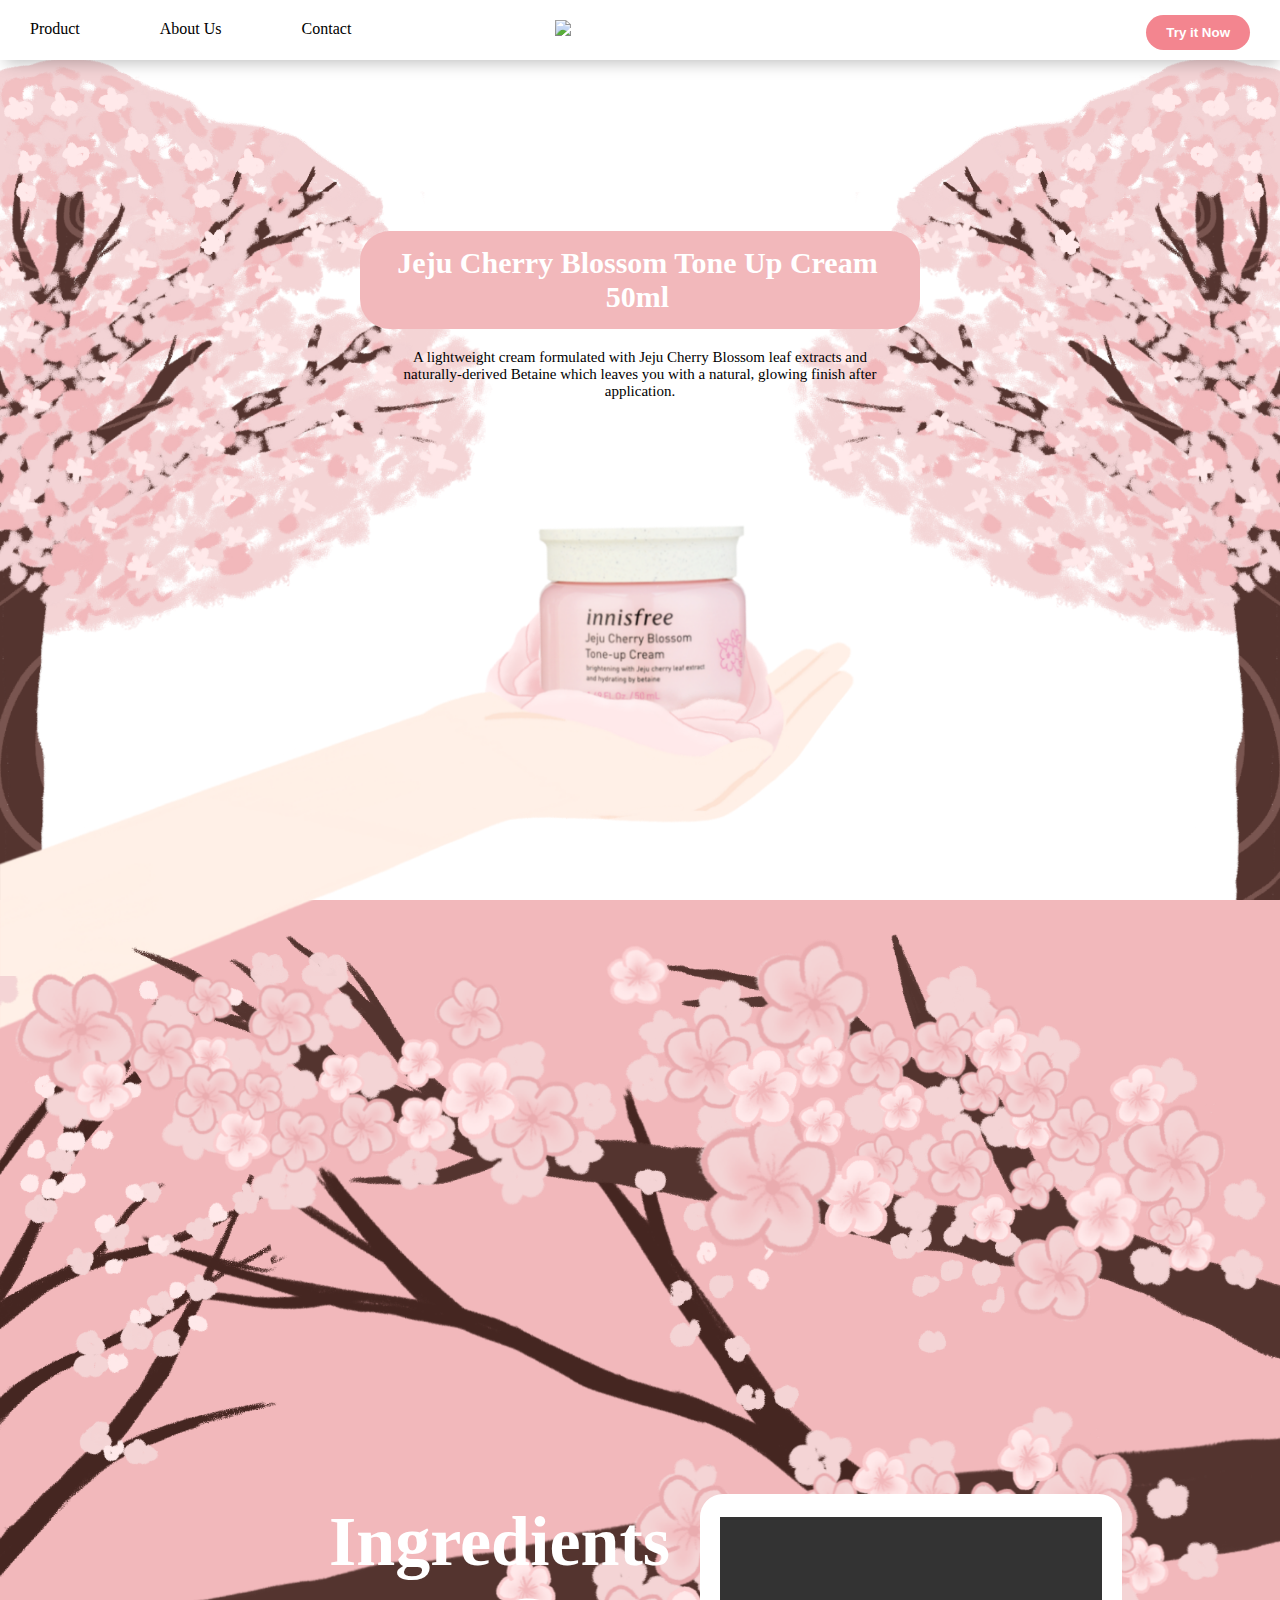
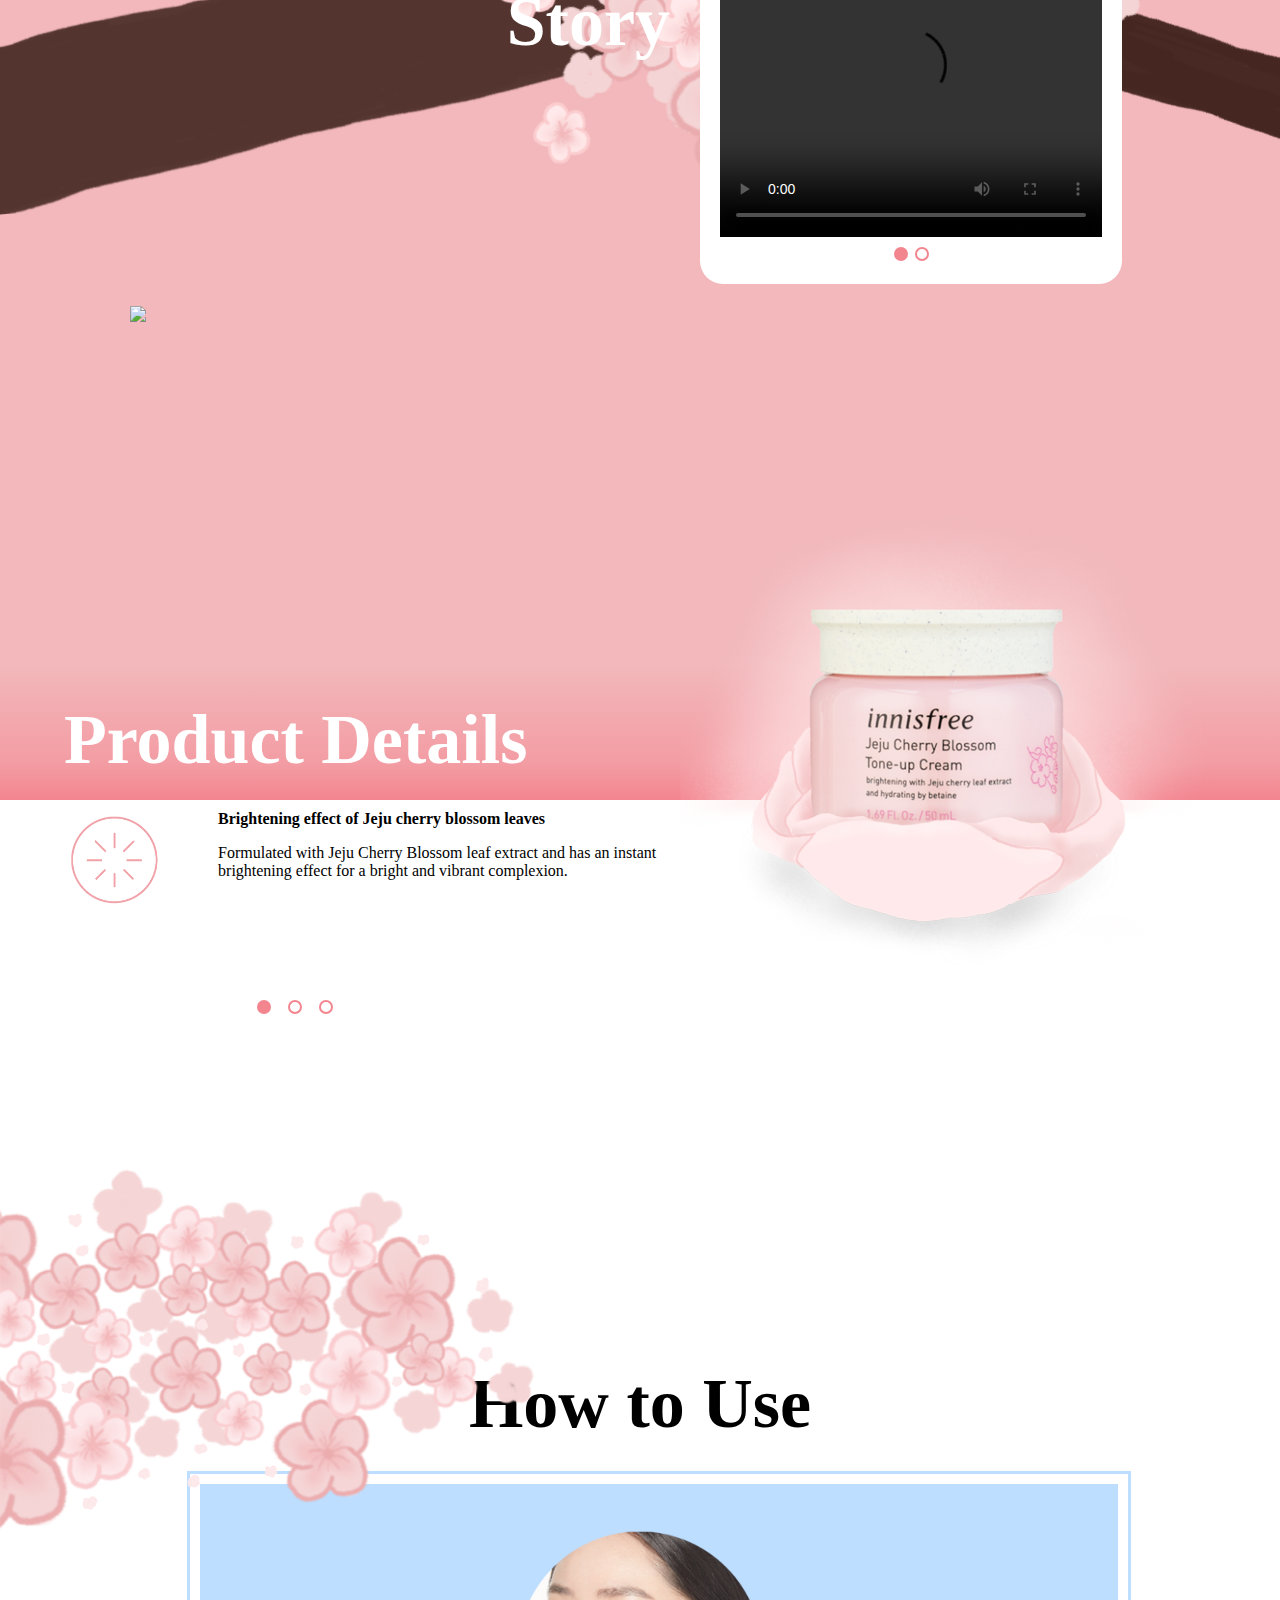
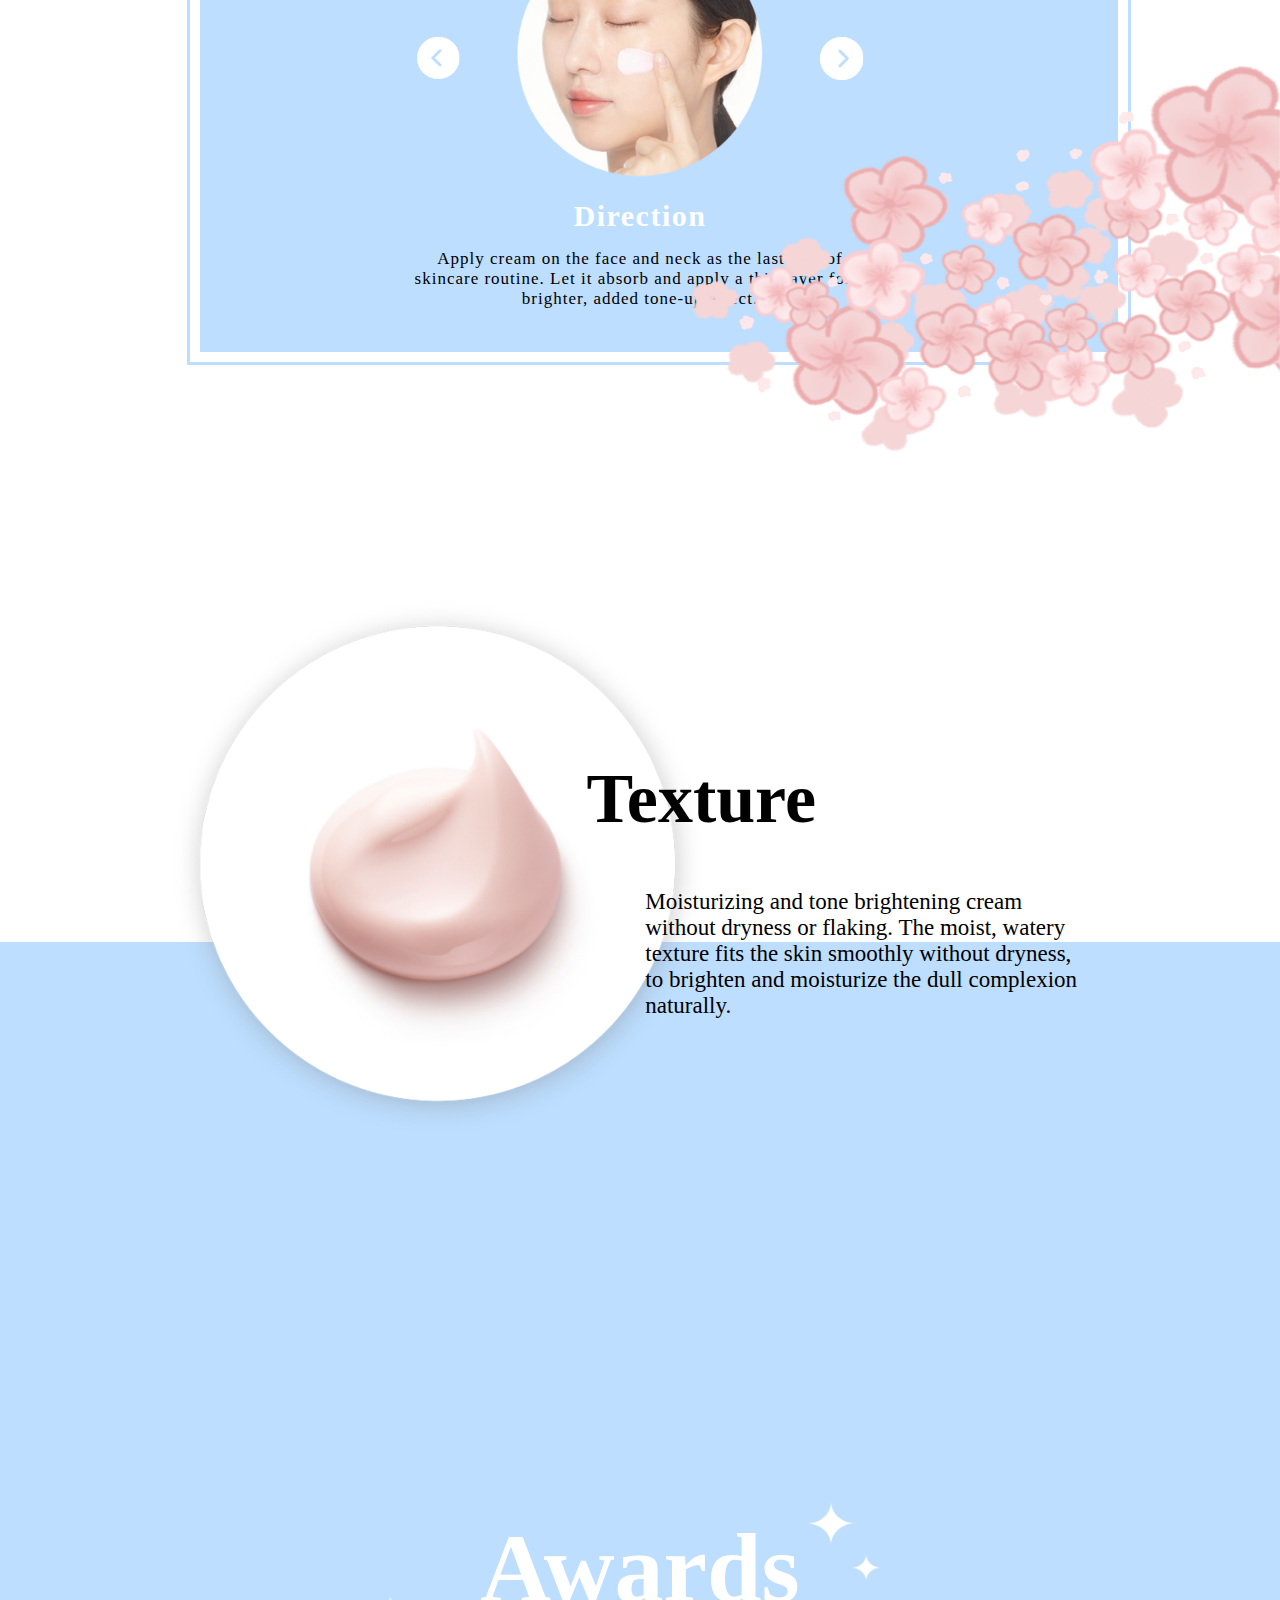
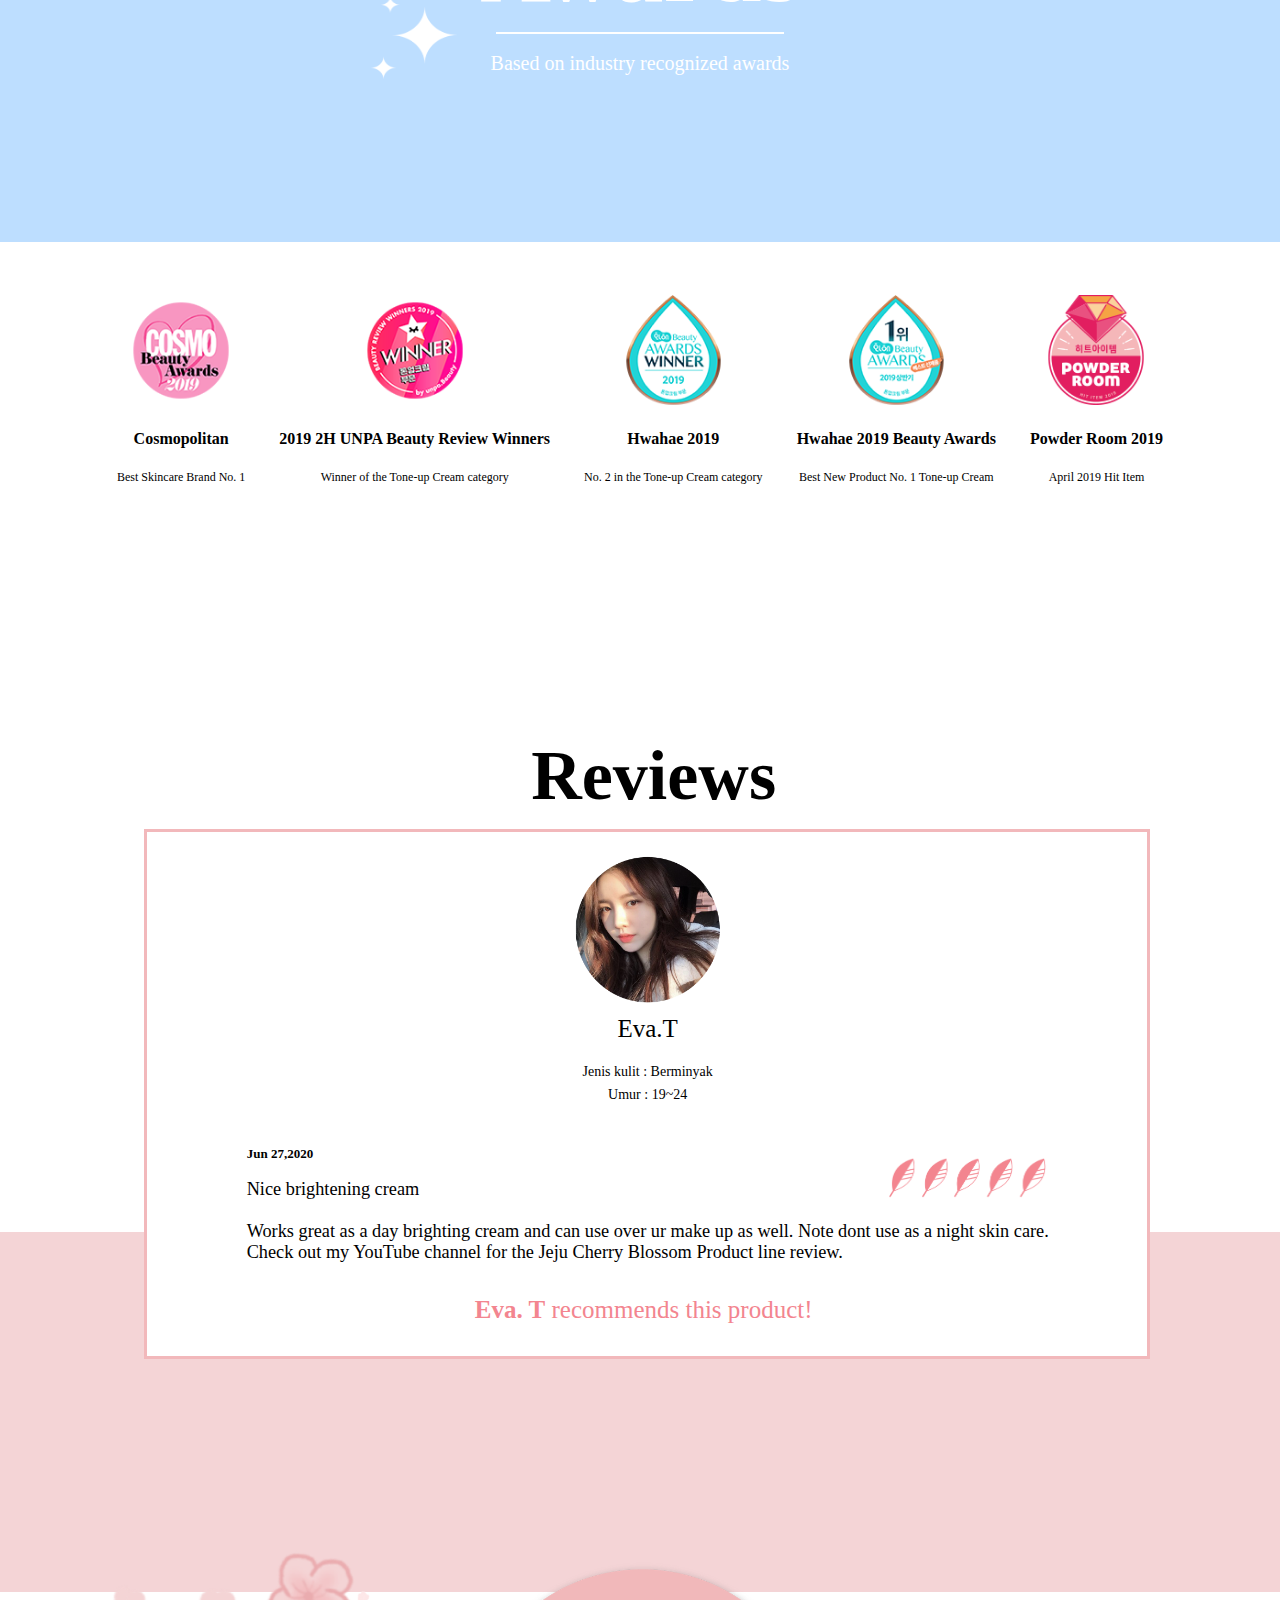
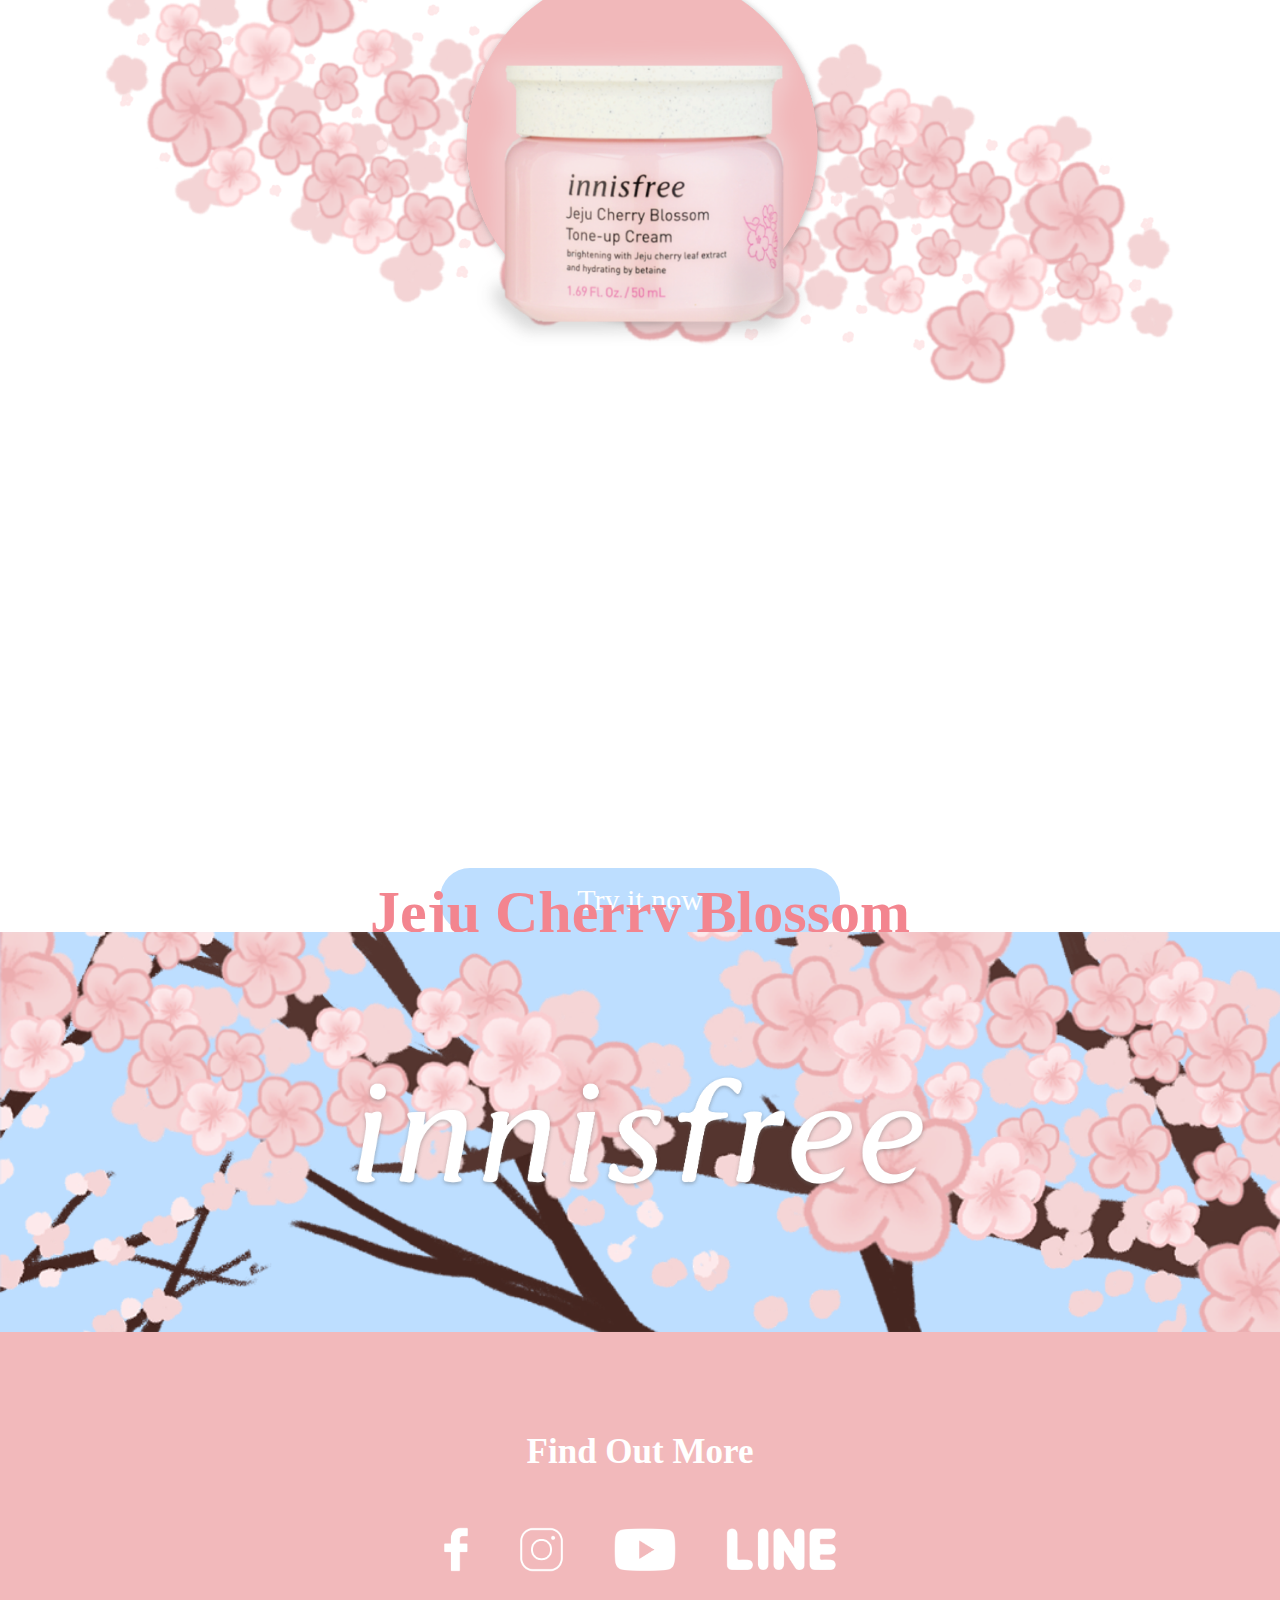
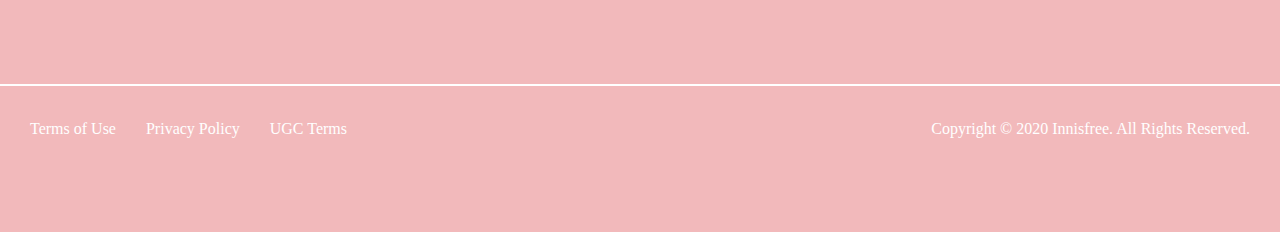
==== commit fde50b10: "update" ====
--- a/index1.html
+++ b/index1.html
@@ -7,221 +7,286 @@
 </head>
 
 <body>
-    <header>
-        <div id="header-wrapper">
-            <nav id="nav-menu">
-                <ul id="menu">
-                    <li>
-                        <a href="#ingredients">Product</a>
-                    </li>
-                    <li>
-                        <a href="#awards">About Us</a>
-                    </li>
-                    <li>
-                        <a href="#contact">Contact</a>
-                    </li>
-                </ul>
-            </nav>
-            <a href="#home" id="link-logo">
-                <img src="assets/images/innisfree-logo.png" id="logo" />
-            </a>
-            <button id="btn-try">Try it Now</button>
-        </div>
-    </header>
-    <main>
-        <section id="home">
-            <div id="home-wrapper">
-                <!-- Pohon Kiri -->
-                <img src="assets/images/pohon-kiri.png" id="pohon-kiri">
-                <!-- Pohon Kanan -->
-                <img src="assets/images/pohon-kanan.png" id="pohon-kanan">
-                <!-- Content -->
-                <div id="home-content-wrapper">
-                    <!-- Product Title -->
-                    <h1 id="home-content-title">Cherry Blossom</h1>
-                    <!-- Product Detail -->
-                    <h3 id="home-content-detail">Jeju Cherry Blossom Tone Up Cream 50ml</h3>
-                    <!-- Description -->
-                    <p id="home-content-description">A lightweight cream formulated with Jeju Cherry Blossom leaf extracts and naturally-derived Betaine which leaves you with a natural, glowing finish after application.</p>
-                </div>
-                <!-- product image -->
-                <img src="assets/images/tangan-+-product.png" id="produk-dan-tangan">
-            </div>
-            </div>
-        </section>
-        <div class='spacer-300'></div>
-        <section id="ingredients">
-            <img src='assets/images/pohon-bunga.png' id='ingredients-image-background' />
-            <div id="ingredients-wrapper">
-                <!-- Content -->
-                <div id="ingredients-content-wrapper">
-                    <!-- Ingredients Title -->
-                    <div id="ingredients-content-title-wrapper">
-                        <h1 id="ingredents-content-title">Ingredients Story</h1>
-                        <!-- Bunga -->
-                        <img src="assets/images/bunga-kelopak.png" id="kelopak-bunga">
-                    </div>
-                    <div id="ingredients-slider">
-                        <div id="ingredients-slider-item-wrapper">
-                            <div class="slider-item active">
-                                <!-- Video -->
-                                <video controls id="video-ingredients">
-                                    <source src="assets/video/innisfree%20Jeju%20Cherry%20Blossom%20Ingredient%20Story.mp4" type="video/mp4">
-                                </video>
+<header>
+    <div id="header-wrapper">
+        <nav id="nav-menu">
+            <div id='mobile-menu'>
+                <a href='#' id='hamburger-menu'>
+                    <img src='assets/images/texture-jpg.png'/>
+                </a>
+                <div id='mobile-menu-container'>
+                    <h3>Product</h3>
+                    <a href='#ingredients'>Ingredients</a>
+                    <a href='#product-details'>Product Details</a>
+
+                    <h3>About us</h3>
+                    <a href='#ingredients'>Ingredients</a>
+                    <a href='#product-details'>Product Details</a>
+                </div>
+            </div>
+            <ul id="menu">
+                <li>
+                    <a href="#">Product</a>
+                    <div class='child-menu-container'>
+                        <ul>
+                            <li><a href='#ingredients'>Ingredients</a></li>
+                            <li><a href='#product-details'>Product Details</a></li>
+                        </ul>
+                    </div>
+                </li>
+                <li>
+                    <a href="#awards">About Us</a>
+                    <div class='child-menu-container'>
+                        <ul>
+                            <li><a href='#ingredients'>Ingredients</a></li>
+                            <li><a href='#product-details'>Product Details</a></li>
+                        </ul>
+                    </div>
+                </li>
+                <li>
+                    <a href="#contact">Contact</a>
+                    <div class='child-menu-container'>
+                        <ul>
+                            <li><a href='#ingredients'>Ingredients</a></li>
+                            <li><a href='#product-details'>Product Details</a></li>
+                        </ul>
+                    </div>
+                </li>
+            </ul>
+        </nav>
+        <a href="#home" id="link-logo">
+            <img src="assets/images/innisfree-logo.png" id="logo"/>
+        </a>
+        <button id="btn-try">Try it Now</button>
+    </div>
+</header>
+<main>
+    <section id="home">
+        <div id="home-wrapper">
+            <!-- Pohon Kiri -->
+            <img src="assets/images/pohon-kiri.png" id="pohon-kiri">
+            <!-- Pohon Kanan -->
+            <img src="assets/images/pohon-kanan.png" id="pohon-kanan">
+            <!-- Content -->
+            <div id="home-content-wrapper">
+                <!-- Product Title -->
+                <h1 id="home-content-title">Cherry Blossom</h1>
+                <!-- Product Detail -->
+                <h3 id="home-content-detail">Jeju Cherry Blossom Tone Up Cream 50ml</h3>
+                <!-- Description -->
+                <p id="home-content-description">A lightweight cream formulated with Jeju Cherry Blossom leaf extracts
+                    and naturally-derived Betaine which leaves you with a natural, glowing finish after application.</p>
+            </div>
+            <!-- product image -->
+            <img src="assets/images/tangan-+-product.png" id="produk-dan-tangan">
+        </div>
+        </div>
+    </section>
+    <div class='spacer-300'></div>
+    <section id="ingredients">
+        <img src='assets/images/pohon-bunga.png' id='ingredients-image-background'/>
+        <div id="ingredients-wrapper">
+            <!-- Content -->
+            <div id="ingredients-content-wrapper">
+                <!-- Ingredients Title -->
+                <div id="ingredients-content-title-wrapper">
+                    <h1 id="ingredents-content-title">Ingredients Story</h1>
+                    <!-- Bunga -->
+                    <img src="assets/images/bunga-kelopak.png" id="kelopak-bunga">
+                </div>
+                <div id="ingredients-slider">
+                    <div id="ingredients-slider-item-wrapper">
+                        <div class="slider-item active">
+                            <!-- Video -->
+                            <video controls id="video-ingredients">
+                                <source src="assets/video/innisfree%20Jeju%20Cherry%20Blossom%20Ingredient%20Story.mp4"
+                                        type="video/mp4">
+                            </video>
+                        </div>
+                        <div class="slider-item">
+                            <!-- ingredients description -->
+                            <p id="ingredients-content-description-title">Cherry Blossom</p>
+                            <p id="ingredents-content-description">In mid-March, Jeju Cherry Blossoms announce the
+                                arrival of spring by decorating the streets of Jeju with its flowers.
+                                <br><br>Jeju Cherry Blossoms leaves are responsibly sourced from the island of Jeju,
+                                South Korea. Leaves are harvested and dried, after which they are aged for three weeks
+                                in lava seawater at an optimal temperature of 3.9°C.
+                                <br><br>To capture full benefits, the leaves are dried again. After removing sea salts,
+                                leaves are finally squeezed for a potent extract that helps boosts skin radiance for a
+                                glowing, clear complexion.</p>
+                        </div>
+                    </div>
+                    <div id="ingredients-slider-indicator-wrapper">
+                        <a href='#' class="ingredients-slider-indicator active"></a>
+                        <a href='#' class="ingredients-slider-indicator"></a>
+                    </div>
+                </div>
+            </div>
+        </div>
+    </section>
+    <section id="Product-details">
+        <div id='product-gradient-background'></div>
+        <div id="Product-details-wrapper">
+            <!-- Product -->
+            <div id="product-details-content-wrapper">
+                <!-- product details Title -->
+                <h1 id='product-details-content-title'>Product Details</h1>
+                <div id="product-details-slider">
+                    <div id="Product-details-slider-item-wrapper">
+                        <div class="product-slider-item active">
+                            <!-- Icon -->
+                            <img src="assets/images/icon-details1.png">
+                            <!-- product details description -->
+                            <div class='description'>
+                                <b>Brightening effect of Jeju cherry blossom leaves</b>
+                                <p>Formulated with Jeju Cherry Blossom leaf extract and has an instant
+                                    brightening effect for a bright and vibrant complexion.</p>
                             </div>
-                            <div class="slider-item">
-                                <!-- ingredients description -->
-                                <p id="ingredients-content-description-title">Cherry Blossom</p>
-                                <p id="ingredents-content-description">In mid-March, Jeju Cherry Blossoms announce the arrival of spring by decorating the streets of Jeju with its flowers.
-                                    <br><br>Jeju Cherry Blossoms leaves are responsibly sourced from the island of Jeju, South Korea. Leaves are harvested and dried, after which they are aged for three weeks in lava seawater at an optimal temperature of 3.9°C.
-                                    <br><br>To capture full benefits, the leaves are dried again. After removing sea salts, leaves are finally squeezed for a potent extract that helps boosts skin radiance for a glowing, clear complexion.</p>
+                        </div>
+                        <div class="product-slider-item">
+                            <!-- Icon -->
+                            <img src="assets/images/icon-details2.png">
+                            <!-- product details description -->
+                            <div class='description'>
+                                <b>Brightening effect of Jeju cherry blossom leaves</b>
+                                <p>Formulated with Jeju Cherry Blossom leaf extract and has an instant
+                                    brightening effect for a bright and vibrant complexion.</p>
                             </div>
                         </div>
-                        <div id="how-to-use-slider-indicator-wrapper">
-                            <a href='#' class="ingredients-slider-indicator active"></a>
-                            <a href='#' class="ingredients-slider-indicator"></a>
-                        </div>
-                    </div>
-                </div>
-            </div>
-        </section>
-        <section id="Product-details">
-            <div id="Product-details-wrapper">
-                <!-- Product -->
-                <img src="assets/images/product-dan-bunga.png" id="product-dan-bunga">
-                         <div id="product-details-content-wrapper">
-                            <div id="product-details-content-title-wrapper">
-                                <!-- product details Title -->
-                                <h1 id="product-details-content-title">Product Details</h1>
-                                <div id="product-details-slider">
-                                    <div id="Product-details-slider-item-wrapper">
-                                        <div class="product-slider-item active">
-                                            <!-- Icon -->
-                                             <img src="assets/images/icon-details1.png" id="icon-details1">
-                                              <!-- product details description -->
-                                             <p id="product-details-content-description">Brightening effect of Jeju cherry blossom leaves<br><br>Formulated with Jeju Cherry Blossom leaf extract and has an instant brightening effect for a bright and vibrant complexion.</p>
-                                        </div>
-                                    </div>
+                        <div class="product-slider-item">
+                            <!-- Icon -->
+                            <img src="assets/images/icon-details3.png">
+                            <!-- product details description -->
+                            <div class='description'>
+                                <b>Brightening effect of Jeju cherry blossom leaves</b>
+                                <p>Formulated with Jeju Cherry Blossom leaf extract and has an instant
+                                    brightening effect for a bright and vibrant complexion.</p>
                             </div>
-                            <div class="product-slider-item">
-                                <p id="product-details-content-description2">Lorem Ipsum</p>
+                        </div>
+                    </div>
+                    <div id="product-details-slider-indicator-wrapper">
+                        <a href='#' class="product-slider-indicator active"></a>
+                        <a href='#' class="product-slider-indicator"></a>
+                        <a href='#' class="product-slider-indicator"></a>
+                    </div>
+                </div>
+            </div>
+
+            <div>
+                <img src="assets/images/product-dan-bunga.png">
+            </div>
+
+        </div>
+        </div>
+    </section>
+    <section id="how-to-use">
+        <div id="how-to-use-wrapper">
+            <!-- content -->
+            <div id="how-to-use-content-wrapper">
+                <div id="how-to-use-content-title-wrapper">
+                    <!-- how to use Title -->
+                    <h1 id="how-to-use-content-title">How to Use</h1>
+                    <div id="how-to-use-details-slider">
+                        <div id="how-to-use-slider-item-wrapper">
+                            <div class="how-to-use-item active">
+                                <!-- foto -->
+                                <img src="assets/images/tutorial-1.png" id="tutorial-how-to-use-1">
+                                <!-- how to use Detail -->
+                                <h3 id="how-to-use-detail">Direction</h3>
+                                <!-- how to use description -->
+                                <p id="how-to-use-content-description">Apply cream on the face and neck as the last step
+                                    of skincare routine. Let it absorb and apply a thin layer for a brighter, added
+                                    tone-up effect.</p>
                             </div>
-                                <div id="product-details-slider-indicator-wrapper">
-                                    <a href='#' class="product-slider-indicator active"></a>
-                                    <a href='#' class="product-slider-indicator"></a>
-                                    <a href='#' class="product-slider-indicator"></a>
-                                </div>
-                         </div>
-                         </div>
-                    </div>
-              </div>
-        </section>
-        <section id="how-to-use">
-            <div id="how-to-use-wrapper">
-                <!-- content -->
-                <div id="how-to-use-content-wrapper">
-                    <div id="how-to-use-content-title-wrapper">
-                        <!-- how to use Title -->
-                        <h1 id="how-to-use-content-title">How to Use</h1>
-                        <div id="how-to-use-details-slider">
-                            <div id="how-to-use-slider-item-wrapper">
-                                <div class="how-to-use-item active">
-                                    <!-- foto -->
-                                    <img src="assets/images/tutorial-1.png" id="tutorial-how-to-use-1">
-                                    <!-- how to use Detail -->
-                                    <h3 id="how-to-use-detail">Direction</h3>
-                                    <!-- how to use description -->
-                                    <p id="how-to-use-content-description">Apply cream on the face and neck as the last step of skincare routine. Let it absorb and apply a thin layer for a brighter, added tone-up effect.</p>
-                                </div>
-                            </div>
-                        </div>
-                        <div class="how-to-use-slider-item">
-                             <img src="assets/images/tutorial-1.png" id="tutorial-how-to-use-2">
-                            <!-- how to use Detail -->
-                            <h3 id="how-to-use-detail2">Direction</h3>
-                             <!-- how to use description -->
-                             <p id="how-to-use-content-description2">Apply cream on the face and neck as the last step of skincare routine. Let it absorb and apply a thin layer for a brighter, added tone-up effect.</p>
-                        </div>
-                        <div id="how-to-use-details-slider-indicator-wrapper">
-                            <!-- icon arrow kiri -->
-                            <img src="assets/images/arrow-how-to-kiri.png" id="arrow-kiri-how-to-use">
-                            <!-- icon arrow kanan -->
-                            <img src="assets/images/arrow-how-to-kanan.png" id="arrow-kanan-how-to-use">
-                        </div>
-                    </div>
-                </div>
-                <!-- bunga depan kiri -->
-                <img src="assets/images/bunga-depan-kiri.png" id="bunga-depan-kiri">
-                <!-- bunga depan kanan -->
-                <img src="assets/images/bunga-depan-kanan.png" id="bunga-depan-kanan">
-            </div>
-        </section>
-        <section id="texture">
-            <div id="texture-wrapper">
-                <!-- texture -->
-                <img src="assets/images/texture-jpg.png" id="texture-jpg">
-                <!-- Content -->
-                <div id="texture-content-wrapper">
-                    <!-- Texture Title -->
-                    <h1 id="texture-title">Texture</h1>
-                    <!-- Texture description -->
-                    <p id="texture-description">Moisturizing and tone brightening cream without dryness or flaking. The moist, watery texture fits the skin smoothly without dryness, to brighten and moisturize the dull complexion naturally.</p>
-                </div>
-            </div>
-        </section>
-        <section id="awards">
-            <div id="awards-wrapper">
-                <div id="awards-content-title-wrapper">
-                    <!-- shining -->
-                    <img src="assets/images/shining-kiri.png" id="shining-kiri">
-                    <img src="assets/images/shining-kanan.png" id="shining-kanan">
-                    <!-- title -->
-                    <!-- awards Title -->
-                    <h1 id="awards-content-title-details">Awards</h1>
-                    <hr width="23%" align=center>
-                    <p id="awards-content-title-description">Based on industry recognized awards</p>
-                </div>
-                <!-- icon awards -->
-                <div id="icon-awards-wrapper">
-                    <!-- icon awards 1 -->
-                    <img src="assets/images/icon1.png" id="icon-awards1">
-                    <!-- icon awards 2 -->
-                    <img src="assets/images/icon2.png" id="icon-awards2">
-                    <!-- icon awards 3 -->
-                    <img src="assets/images/icon3.png" id="icon-awards3">
-                    <!-- icon awards 4 -->
-                    <img src="assets/images/icon4.png" id="icon-awards4">
-                    <!-- icon awards 5 -->
-                    <img src="assets/images/icon5.png" id="icon-awards5">
-                     </div>
-                     <!-- description -->
-                <div id="awards-content-description-title-wrapper">
-                    <!-- awards description title -->
-                    <h4 id="awards-content-description-title1">Cosmopolitan</h4>
-                    <h4 id="awards-content-description-title2">2019 2H UNPA Beauty Review Winners</h4>
-                    <h4 id="awards-content-description-title3">Hwahae 2019</h4>
-                    <h4 id="awards-content-description-title4">Hwahae 2019 Beauty Awards</h4>
-                    <h4 id="awards-content-description-title5">Powder Room 2019</h4>
-                </div>
-                <div id="awards-content-description-wrapper">
-                    <!-- awards description -->
-                    <p id="awards-content-description1">Best Skincare Brand No. 1</p>
-                    <p id="awards-content-description2">Winner of the Tone-up Cream category</p>
-                    <p id="awards-content-description3">No. 2 in the Tone-up Cream category</p>
-                    <p id="awards-content-description4">Best New Product No. 1 Tone-up Cream</p>
-                    <p id="awards-content-description5">April 2019 Hit Item</p>
-                </div>
-            </div>
-            </div>
-        </section>
-        <section id="reviews">
-            <div id="container">
-            </div>
-            <div id="reviews-wrapper">
-                <!-- reviews content -->
-                <div id="reviews-content-wrapper">
-                    <!-- reviews title -->
-                    <div id="reviews-content-title-wrapper">
+                        </div>
+                    </div>
+                    <div class="how-to-use-slider-item">
+                        <img src="assets/images/tutorial-1.png" id="tutorial-how-to-use-2">
+                        <!-- how to use Detail -->
+                        <h3 id="how-to-use-detail2">Direction</h3>
+                        <!-- how to use description -->
+                        <p id="how-to-use-content-description2">Apply cream on the face and neck as the last step of
+                            skincare routine. Let it absorb and apply a thin layer for a brighter, added tone-up
+                            effect.</p>
+                    </div>
+                    <div id="how-to-use-details-slider-indicator-wrapper">
+                        <!-- icon arrow kiri -->
+                        <img src="assets/images/arrow-how-to-kiri.png" id="arrow-kiri-how-to-use">
+                        <!-- icon arrow kanan -->
+                        <img src="assets/images/arrow-how-to-kanan.png" id="arrow-kanan-how-to-use">
+                    </div>
+                </div>
+            </div>
+            <!-- bunga depan kiri -->
+            <img src="assets/images/bunga-depan-kiri.png" id="bunga-depan-kiri">
+            <!-- bunga depan kanan -->
+            <img src="assets/images/bunga-depan-kanan.png" id="bunga-depan-kanan">
+        </div>
+    </section>
+    <section id="texture">
+        <div id="texture-wrapper">
+            <!-- texture -->
+            <img src="assets/images/texture-jpg.png" id="texture-jpg">
+            <!-- Content -->
+            <div id="texture-content-wrapper">
+                <!-- Texture Title -->
+                <h1 id="texture-title">Texture</h1>
+                <!-- Texture description -->
+                <p id="texture-description">Moisturizing and tone brightening cream without dryness or flaking. The
+                    moist, watery texture fits the skin smoothly without dryness, to brighten and moisturize the dull
+                    complexion naturally.</p>
+            </div>
+        </div>
+    </section>
+    <section id="awards">
+        <div id="awards-wrapper">
+            <div id="awards-content-title-wrapper">
+                <!-- shining -->
+                <img src="assets/images/shining-kiri.png" id="shining-kiri">
+                <img src="assets/images/shining-kanan.png" id="shining-kanan">
+                <!-- title -->
+                <!-- awards Title -->
+                <h1 id="awards-content-title-details">Awards</h1>
+                <hr width="23%" align=center>
+                <p id="awards-content-title-description">Based on industry recognized awards</p>
+            </div>
+            <!-- icon awards -->
+            <div id="awards-item-wrapper">
+                <div class="awards-item">
+                    <img src="assets/images/icon1.png">
+                    <h4>Cosmopolitan</h4>
+                    <p>Best Skincare Brand No. 1</p>
+                </div>
+                <div class="awards-item">
+                    <img src="assets/images/icon2.png">
+                    <h4>2019 2H UNPA Beauty Review Winners</h4>
+                    <p>Winner of the Tone-up Cream category</p>
+                </div>
+                <div class="awards-item">
+                    <img src="assets/images/icon3.png">
+                    <h4>Hwahae 2019</h4>
+                    <p>No. 2 in the Tone-up Cream category</p>
+                </div>
+                <div class="awards-item">
+                    <img src="assets/images/icon4.png">
+                    <h4>Hwahae 2019 Beauty Awards</h4>
+                    <p>Best New Product No. 1 Tone-up Cream</p>
+                </div>
+                <div class="awards-item">
+                    <img src="assets/images/icon5.png">
+                    <h4>Powder Room 2019</h4>
+                    <p>April 2019 Hit Item</p>
+                </div>
+            </div>
+        </div>
+        </div>
+    </section>
+    <section id="reviews">
+        <div id="reviews-wrapper">
+            <!-- reviews content -->
+            <div id="reviews-content-wrapper">
+                <!-- reviews title -->
+                <div id="reviews-content-title-wrapper">
                     <h1 id="reviews-title">Reviews</h1>
                     <div id="reviews-slider">
                         <div id="reviews-slider-item-wrapper">
@@ -240,7 +305,10 @@
                                     <!-- reviews content date -->
                                     <h3 id="reviews-content-date1">Jun 27,2020</h3>
                                     <!-- reviews description -->
-                                    <p id="reviews-content-description1">Nice brightening cream<br><br>Works great as a day brighting cream and can use over ur make up as well. Note dont use as a night skin care. Check out my YouTube channel for the Jeju Cherry Blossom Product line review.</p>
+                                    <p id="reviews-content-description1">Nice brightening cream<br><br>Works great as a
+                                        day brighting cream and can use over ur make up as well. Note dont use as a
+                                        night skin care. Check out my YouTube channel for the Jeju Cherry Blossom
+                                        Product line review.</p>
                                 </div>
                                 <!-- reviews recommendation -->
                                 <p id="reviews-recommendation1"><b>Eva. T</b> recommends this product!</p>
@@ -256,62 +324,78 @@
                             <img src="assets/images/review-arrow-kanan.png" id="review-arrow-kanan">
                         </div>
                     </div>
-                    </div>
-                </div>
-            </div>
-        </section>
-        <section id="try-it-now">
-            <div id="try-it-now-wrapper">
-                <!-- bunga try it now -->
-                <img src="assets/images/bunga-try-it-now.png" id="bunga-tryitnow">
-                <!-- product try it now -->
-                <img src="assets/images/try-it-now-product.png" id="product-tryitnow">
-                <!-- content try it now -->
-                <div id="tryitnow-content-wrapper">
-                    <!-- tryitnow Title -->
-                    <h1 id="tryitnow-content-title">Jeju Cherry Blossom</h1>
-                    <!-- tryitnow Detail -->
-                    <p id="tryitnow-content-detail">Tone Up Cream 50ml</p>
-                    <!-- tryitnow Description -->
-                    <h3 id="tryitnow-content-description">try it now</h3>
-                </div>
-            </div>
-        </section>
-        <section id="contact">
-            <div id="contact-wrapper">
-                <!-- bunga contact -->
-                <img src="assets/images/bunga-background-contact.png" id="bunga-background-contact">
+                </div>
+            </div>
+        </div>
+    </section>
+    <section id="try-it-now">
+        <div id="try-it-now-wrapper">
+            <div id="try-it-now-image">
+                <!-- logo product try it now -->
+                <img src="assets/images/try-it-now-product.png">
+            </div>
+            <!-- content try it now -->
+            <div id="tryitnow-content-wrapper">
+                <!-- tryitnow Title -->
+                <h1 id="tryitnow-content-title">Jeju Cherry Blossom</h1>
+                <!-- tryitnow Detail -->
+                <p id="tryitnow-content-detail">Tone Up Cream 50ml</p>
+                <!-- tryitnow Description -->
+<!--                <h3 id="tryitnow-content-description">try it now</h3>-->
+                <a href='#' id='tryitnow-content-action'>Try it now</a>
+            </div>
+        </div>
+    </section>
+    <section id="contact">
+        <div id="contact-wrapper">
+            <div id="contact-image">
                 <!-- logo innisfree contact -->
-                <img src="assets/images/logo-innisfree-contact.png" id="logo-innisfree-contact">
-                <div id="contact-content-wrapper">
-                    <div id="contact-content-title-wrapper">
-                        <!-- contact content title -->
-                        <h1 id="contact-content-title">Find Out More</h1>
-                        <!-- contact icon wrapper -->
-                        <div id="contact-icon-wrapper">
-                            <!-- icon facebook -->
-                            <img src="assets/images/icon-facebook.png" id="icon-facebook">
-                            <!-- icon instagram -->
-                            <img src="assets/images/icon-instagram.png" id="icon-instagram">
-                            <!-- icon youtube -->
-                            <img src="assets/images/icon-youtube.png" id="icon-youtube">
-                            <!-- icon line -->
-                            <img src="assets/images/icon-line.png" id="icon-line">
-                        </div>
-                    </div>
-                    <div id="contact-content-details-wrapper">
-                        <!-- contact content details -->
-                        <p id="contact-content-details1">Terms of Use</p>
-                        <p id="contact-content-details2">Privacy Policy</p>
-                        <p id="contact-content-details3">UGC Terms</p>
-                        <p id="contact-content-details4">Copyright © 2020 Innisfree. All Rights Reserved.</p>
-                    </div>
-                </div>
-            </div>
-        </section>
-    </main>
-    <script src='https://code.jquery.com/jquery-3.5.1.min.js'></script>
-    <script src='assets/js/script.js'></script>
+                <img src="assets/images/logo-innisfree-contact.png">
+            </div>
+            <div id="contact-content-wrapper">
+                <div id="contact-content-title-wrapper">
+                    <!-- contact content title -->
+                    <h1 id="contact-content-title">Find Out More</h1>
+                    <!-- contact icon wrapper -->
+                    <div id="contact-icon-wrapper">
+                        <!-- icon facebook -->
+                        <a href='#'>
+                            <img src="assets/images/icon-facebook.png" class='contact-icon'>
+                        </a>
+                        <!-- icon instagram -->
+                        <a href='#'>
+                            <img src="assets/images/icon-instagram.png" class='contact-icon'>
+                        </a>
+                        <!-- icon youtube -->
+                        <a href='#'>
+                            <img src="assets/images/icon-youtube.png" class='contact-icon'>
+                        </a>
+                        <!-- icon line -->
+                        <a href='#'>
+                            <img src="assets/images/icon-line.png" class='contact-icon'>
+                        </a>
+                    </div>
+                </div>
+                <div id="contact-content-details-wrapper">
+                    <!-- contact content details -->
+                    <hr style='width: 100%;'/>
+                    <div class='footer-wrapper'>
+                        <div class='links'>
+                            <a href='#'>Terms of Use</a>
+                            <a href='#'>Privacy Policy</a>
+                            <a href='#'>UGC Terms</a>
+                        </div>
+                        <div>
+                            <p>Copyright © 2020 Innisfree. All Rights Reserved.</p>
+                        </div>
+                    </div>
+                </div>
+            </div>
+        </div>
+    </section>
+</main>
+<script src='https://code.jquery.com/jquery-3.5.1.min.js'></script>
+<script src='assets/js/script.js'></script>
 </body>
 
 </html>
--- a/assets/css/web-innisfree-style1.css
+++ b/assets/css/web-innisfree-style1.css
@@ -1,93 +1,1421 @@
 html {
     scroll-behavior: smooth;
 }
-    body {
-        margin: 0;
-        font-family: futura;
-    }
-
-    header {
-        position: absolute;
-        width: 100%;
-        height: 60px;
-        top: 0;
-        left: 0;
-        z-index: 100;
-        background: white;
-        -webkit-box-shadow: 2px 6px 15px -3px rgba(0, 0, 0, 0.25);
-        box-shadow: 2px 6px 15px -3px rgba(0, 0, 0, 0.25);
-    }
-
-    #header-wrapper {
-        display: flex;
-        justify-content: space-between;
-        align-items: center;
-        padding: 10px 30px;
-
-    }
-
-    #link-logo {
-        position: absolute;
-        left: 50%;
-        margin-left: -85px;
-        margin-top: -15px;
-    }
-
+
+body {
+    margin: 0;
+    font-family: futura;
+}
+
+header {
+    position: absolute;
+    width: 100%;
+    height: 60px;
+    top: 0;
+    left: 0;
+    z-index: 100;
+    background: white;
+    -webkit-box-shadow: 2px 6px 15px -3px rgba(0, 0, 0, 0.25);
+    box-shadow: 2px 6px 15px -3px rgba(0, 0, 0, 0.25);
+}
+
+#header-wrapper {
+    display: flex;
+    justify-content: space-between;
+    align-items: center;
+    padding: 10px 30px;
+
+}
+
+#link-logo {
+    position: absolute;
+    left: 50%;
+    margin-left: -85px;
+    margin-top: -15px;
+}
+
+.logo {
+    width: 170px;
+    height: 34px;
+    object-fit: contain;
+}
+
+#menu {
+    display: flex;
+    list-style-type: none;
+    padding-left: 0;
+    margin-top: 0;
+}
+
+#menu li {
+    padding: 10px 40px;
+}
+
+#menu li:first-child {
+    padding-left: 0;
+}
+
+#menu a,
+#mobile-menu-container a{
+    font-family: Futura, serif;
+    color: black;
+    text-decoration: none;
+}
+
+#mobile-menu-container a {
+    margin-right: 20px;
+}
+
+#mobile-menu-container h3 {
+    margin-top: 50px;
+    margin-bottom: 20px;
+}
+
+#menu a:hover,
+#mobile-menu-container a:hover {
+    font-family: Futura, serif;
+    color: #f2b8bb;
+    text-decoration: none;
+}
+
+#menu>li:hover>.child-menu-container,
+.child-menu-container:hover {
+    display: block;
+}
+
+#hamburger-menu {
+    display: block;
+    width: 30px;
+    height: 30px;
+}
+
+#hamburger-menu img {
+    width: 100%;
+}
+
+.child-menu-container {
+    display: none;
+    position: absolute;
+    width: 100%;
+    height: 60px;
+    background: white;
+    left: 0;
+    top: 48px;
+    -webkit-box-shadow: 2px 6px 15px -3px rgba(0, 0, 0, 0.25);
+    box-shadow: 2px 6px 15px -3px rgba(0, 0, 0, 0.25);
+}
+
+.child-menu-container ul {
+    list-style-type: none;
+    display: flex;
+    padding: 10px 30px;
+}
+
+#mobile-menu{
+    display: none;
+}
+
+#mobile-menu-container {
+    position: absolute;
+    display: none;
+    background: white;
+    top: 60px;
+    left: 0;
+    width: 100%;
+    padding: 0 30px 30px 30px;
+    -webkit-box-shadow: 2px 6px 15px -3px rgba(0, 0, 0, 0.25);
+    box-shadow: 2px 6px 15px -3px rgba(0, 0, 0, 0.25);
+}
+
+#mobile-menu-container.active {
+    display:block;
+}
+
+#btn-try {
+    background-color: #f3858f;
+    padding: 10px 20px;
+    border-radius: 30px;
+    margin-top: -10px;
+    border: 0;
+    font-weight: bold;
+    color: white;
+}
+
+section {
+    width: 100%;
+    height: 100vh;
+}
+
+.spacer-300 {
+    width: 100%;
+    height: 300px;
+    background: #f2b8bb;
+}
+
+#home {
+}
+
+#home-wrapper {
+    height: 100%;
+    position: relative;
+    background: url(../images/background-2.jpg);
+    background-size: cover;
+    display: flex;
+    justify-content: center;
+}
+
+#pohon-kiri {
+    position: absolute;
+    left: 0;
+    top: 0;
+    height: 100%;
+    animation-name: pohon-kiri;
+    animation-duration: 1s;
+}
+
+#pohon-kanan {
+    position: absolute;
+    right: 0;
+    top: 0;
+    height: 100%;
+    animation-name: pohon-kanan;
+    animation-duration: 1s;
+}
+
+#produk-dan-tangan {
+    position: absolute;
+    bottom: 0;
+    width: 100%;
+    left: 50%;
+    top: 365px;
+    margin-left: -50%;
+    animation-name: produk-dan-tangan;
+    animation-duration: 1s;
+}
+
+#home-content-wrapper {
+    width: 50%;
+    margin-top: 100px;
+    position: relative;
+    z-index: 5;
+    text-align: center;
+}
+
+#home-content-title {
+    font-size: 80px;
+    color: white;
+    font-family: Newton W01 Extra Bold;
+    margin: 20px;
+}
+
+#home-content-detail {
+    font-size: 30px;
+    background-color: #f2b8bb;
+    margin: 10px;
+    margin-left: 40px;
+    margin-right: 40px;
+    border-radius: 30px;
+    padding: 15px;
+    padding-left: 10px;
+    font-family: Futura Md BT, serif;
+    color: white;
+
+}
+
+#home-content-description {
+    width: 80%;
+    margin: 20px auto;
+    font-size: 15px;
+}
+
+@keyframes pohon-kiri {
+    from {
+        left: -100%
+    }
+
+    to {
+        left: 0
+    }
+}
+
+@keyframes pohon-kanan {
+    from {
+        right: -100%
+    }
+
+    to {
+        right: 0
+    }
+}
+
+@keyframes produk-dan-tangan {
+    from {
+        bottom: -100%
+    }
+
+    to {
+        bottom: 0
+    }
+}
+
+#ingredients {
+    background: #f2b8bb;
+}
+
+#ingredients-image-background {
+    position: absolute;
+    width: 100%;
+    top: 915px;
+}
+
+#ingredients-wrapper {
+    height: 100%;
+    display: flex;
+    align-items: center;
+}
+
+#pohon-bunga {
+    position: absolute;
+    left: 0;
+    top: 742px;
+    height: 1003px;
+    width: 1440px;
+}
+
+#kelopak-bunga {
+    width: 500px;
+    position: absolute;
+    bottom: -230px;
+    left: 160px;
+}
+
+#ingredients-content-wrapper {
+    width: 90%;
+    display: flex;
+    align-items: center;
+    margin-top: 77px;
+    margin-left: -30px;
+    justify-content: flex-end;
+    position: relative;
+    z-index: 5;
+}
+
+#ingredients-content-title-wrapper {
+    align-self: flex-start;
+    padding: 30px;
+    margin-top: -22px;
+    position: relative;
+}
+
+#ingredents-content-title {
+    font-size: 70px;
+    text-align: right;
+    justify-content: right;
+    color: white;
+    width: 500px;
+    font-family: Newton W01 Extra Bold, serif;
+    margin-right: 0;
+    margin-top: 0;
+    margin-bottom: 0;
+    margin-left: 170px;
+}
+
+#ingredients-slider {
+    display: flex;
+    flex-direction: column;
+    justify-content: center;
+    width: 40%;
+    height: 350px;
+    padding: 20px;
+    background: white;
+    border-radius: 23px;
+}
+
+#ingredients-slider-item-wrapper {
+    position: relative;
+    width: 100%;
+    height: calc(100% - 30px);
+}
+
+#ingredients-content-description-title {
+    font-size: 31px;
+    text-align: left;
+    color: black;
+    padding-top: 15px;
+    padding-left: 20px;
+    font-family: futura md bt;
+    margin: 0;
+}
+
+#ingredents-content-description {
+    font-size: 17px;
+    text-align: left;
+    color: black;
+    padding-left: 20px;
+    padding-right: 20px;
+    font-family: "Futura bk bt";
+}
+
+#ingredients-slider-indicator-wrapper {
+    display: flex;
+    justify-content: center;
+    margin-top: 10px;
+}
+
+.ingredients-slider-indicator {
+    width: 10px;
+    height: 10px;
+    background: white;
+    border: 2px solid #f3858f;
+    border-radius: 10px;
+}
+
+.ingredients-slider-indicator:not(:last-child) {
+    margin-right: 7px;
+}
+
+.ingredients-slider-indicator.active {
+    background: #f3858f;
+}
+
+.slider-item {
+    position: absolute;
+    top: 0;
+    left: 0;
+    width: 100%;
+    height: 100%;
+    display: none;
+    transition: opacity 300ms ease-in-out;
+    overflow: scroll;
+}
+
+.slider-item.active {
+    display: block;
+}
+
+#video-ingredients {
+    width: 100%;
+    height: 100%;
+    object-fit: cover;
+}
+
+#Product-details {
+    /*background: rgb(242, 184, 187);*/
+    /*background: linear-gradient(180deg, rgba(242, 184, 187, 1) 55%, rgba(243, 156, 163, 1) 88%, rgba(243, 133, 143, 1) 100%);*/
+    position: relative;
+    height: 100%;
+    padding-bottom: 100px;
+}
+
+#product-gradient-background {
+    height: 300px;
+    width: 100%;
+    position: absolute;
+    top: 0;
+    background: linear-gradient(180deg, rgba(242, 184, 187, 1) 55%, rgba(243, 156, 163, 1) 88%, rgba(243, 133, 143, 1) 100%);
+}
+
+#Product-details-wrapper {
+    display: flex;
+    position: relative;
+    width: 90%;
+    margin: 0 auto;
+}
+
+#product-dan-bunga {
+    position: absolute;
+    right: 74px;
+    top: 38px;
+    bottom: 0;
+    height: 750px;
+}
+
+#product-details-content-wrapper {
+    flex-grow: 1;
+    padding-top: 200px;
+}
+
+#product-details-content-title-wrapper {
+    align-self: flex-start;
+    padding: 20px;
+    margin-top: 240px;
+    position: relative;
+}
+
+#product-details-content-title {
+    font-size: 70px;
+    text-align: left;
+    color: white;
+    font-family: Newton W01 Extra Bold, serif;
+    margin: 0;
+}
+
+#product-details-slider {
+    display: flex;
+    flex-direction: column;
+    justify-content: left;
+    /*width: 48%;*/
+    height: 204px;
+    margin-top: 30px;
+    padding: 0px;
+    border-radius: 23px;
+}
+
+#Product-details-slider-item-wrapper {
+    position: relative;
+    width: 100%;
+    height: 100%;
+}
+
+#icon-details1 {
+    width: 100px;
+    padding: 5px;
+    margin-top: 33px;
+    margin-left: -10px;
+}
+
+#product-details-content-description {
+    position: absolute;
+    color: black;
+    font-size: 19px;
+    line-height: 26px;
+    width: 60%;
+    top: 0;
+    left: 195px;
+}
+
+#product-details-content-description2 {
+    position: absolute;
+    color: black;
+    font-size: 18px;
+    line-height: 25px;
+    width: 30%;
+    top: 131px;
+    left: 186px;
+}
+
+#product-details-slider-indicator-wrapper {
+    display: flex;
+    width: 48%;
+    justify-content: left;
+    margin-top: 20px;
+    margin-left: 183px;
+}
+
+.product-slider-indicator {
+    width: 10px;
+    height: 10px;
+    margin-left: 10px;
+    background: white;
+    border: 2px solid #f3858f;
+    border-radius: 10px;
+}
+
+.product-slider-indicator:not(:last-child) {
+    margin-right: 7px;
+}
+
+.product-slider-indicator.active {
+    background: #f3858f;
+}
+
+.product-slider-item {
+    position: absolute;
+    top: 0;
+    left: 0;
+    width: 100%;
+    height: 100%;
+    display: none;
+    transition: display 300ms ease-in-out;
+    flex-direction: row;
+}
+
+.product-slider-item.active {
+    display: flex;
+}
+
+.product-slider-item img {
+    height: 100px;
+    margin-right: 50px;
+}
+
+
+
+#how-to-use {
+    background-color: white;
+    /*margin-top: 300px;*/
+}
+
+#how-to-use-wrapper {
+    height: 100%;
+    display: flex;
+    position: relative;
+}
+
+#bunga-depan-kiri {
+    position: absolute;
+    left: 0;
+    top: 50px;
+    height: 380px;
+    width: 545px;
+    z-index: 20;
+}
+
+#bunga-depan-kanan {
+    position: absolute;
+    right: 0;
+    top: 544px;
+    height: 400px;
+    width: 600px;
+    z-index: 20;
+}
+
+#how-to-use-content-wrapper {
+    width: 90%;
+    display: flex;
+    align-items: center;
+    margin: 0 auto;
+    justify-content: flex-end;
+    position: relative;
+    z-index: 5;
+}
+
+#how-to-use-content-title-wrapper {
+    align-self: flex-start;
+    padding: 20px;
+    margin: 230px auto;
+    width: 900px;
+    /*left: -7%;*/
+    /*margin-left: 0;*/
+    position: relative;
+}
+
+#how-to-use-content-title {
+    font-size: 70px;
+    text-align: center;
+    color: black;
+    padding-right: 0;
+    font-family: Newton W01 Extra Bold, serif;
+    margin: 0;
+    margin-bottom: 13px;
+}
+
+#how-to-use-details-slider {
+    display: flex;
+    flex-direction: column;
+    justify-content: left;
+    width: 100%;
+    height: 488px;
+    margin-top: 30px;
+    padding: 0px;
+    border-radius: 23px;
+}
+
+#how-to-use-slider-item-wrapper {
+    display: flex;
+    flex-direction: column;
+    justify-content: left;
+    width: 100%;
+    height: 488px;
+    margin-top: 30px;
+    background-color: #bddeff;
+    padding: 9px;
+    border: 10px solid white;
+    outline: solid #bddeff;
+    margin: 0;
+}
+
+.how-to-use-item active {
+    opacity: 1;
+}
+
+#tutorial-how-to-use-1 {
+    position: absolute;
+    top: 175px;
+    height: 270px;
+    width: 270px;
+    left: 50%;
+    margin-left: -135px;
+}
+
+#how-to-use-detail {
+    position: absolute;
+    top: 555px;
+    font-size: 30px;
+    color: white;
+    font-family: Futura Md BT;
+    letter-spacing: 1.5px;
+    margin: 10px;
+    text-align: center;
+    margin-top: -100px;
+    width: 400px;
+    left: 50%;
+    margin-left: -200px;
+}
+
+#how-to-use-content-description {
+    position: absolute;
+    top: 605px;
+    font-size: 17px;
+    color: black;
+    font-family: Futura bk BT;
+    letter-spacing: 1px;
+    margin: 10px;
+    text-align: center;
+    margin-top: -100px;
+    width: 470px;
+    left: 50%;
+    margin-left: -235px;
+}
+
+.how-to-use-slider-item {
+    position: absolute;
+    top: 0;
+    left: 0;
+    width: 100%;
+    height: 100%;
+    opacity: 0;
+    transition: opacity 300ms ease-in-out;
+}
+
+#how-to-use-details-slider-indicator-wrapper {
+    display: flex;
+    justify-content: center;
+    margin-top: -500px;
+}
+
+#arrow-kiri-how-to-use {
+    width: 6%;
+    height: 6%;
+    margin-top: 170px;
+    margin-left: 0;
+    z-index: 30;
+}
+
+#arrow-kanan-how-to-use {
+    width: 6%;
+    height: 6%;
+    padding-left: 350px;
+    margin-top: 170px;
+    margin-left: 0;
+    z-index: 30;
+}
+
+#texture {
+    background: rgb(189, 222, 255);
+    background: linear-gradient(0deg, rgba(189, 222, 255, 1) 50%, rgba(255, 255, 255, 1) 50%);
+    margin-top: 78px;
+}
+
+#texture-wrapper {
+    height: 100%;
+    display: flex;
+    position: relative;
+}
+
+#texture-jpg {
+    position: absolute;
+    left: 0px;
+    top: 60px;
+    height: 620px;
+    width: 680px;
+    margin-left: 100px;
+}
+
+#texture-content-wrapper {
+    width: 90%;
+    display: flex;
+    align-items: center;
+    margin-top: 77px;
+    margin-left: -89px;
+    justify-content: flex-end;
+    position: relative;
+    z-index: 10;
+}
+
+#texture-title {
+    position: absolute;
+    top: 180px;
+    font-size: 70px;
+    text-align: left;
+    color: black;
+    font-family: Newton W01 Extra Bold;
+    margin-top: 10px;
+    margin-right: 247px;
+}
+
+#texture-description {
+    width: 38%;
+    margin: 20px;
+    font-size: 23px;
+    position: absolute;
+    top: 300px;
+    margin-right: -20px;
+}
+
+#awards {
+    background: rgb(189, 222, 255);
+    background: linear-gradient(180deg, rgba(189, 222, 255, 1) 50%, rgba(255, 255, 255, 1) 50%);
+}
+
+#awards-content-title-wrapper {
+    align-self: flex-start;
+    padding: 20px;
+    position: relative;
+    top: 100px;
+    justify-content: center;
+}
+
+#shining-kiri {
+    position: absolute;
+    top: 102px;
+    height: 85px;
+    width: 95px;
+    left: 50%;
+    margin-left: -275px;
+}
+
+#shining-kanan {
+    position: absolute;
+    top: 10px;
+    height: 80px;
+    width: 75px;
+    left: 50%;
+    margin-left: 168px;
+}
+
+hr {
+    border: 1px solid white;
+}
+
+#awards-content-title-details {
+    font-size: 98px;
+    text-align: center;
+    color: white;
+    padding-right: 0;
+    font-family: Newton W01 Extra Bold, serif;
+    margin: 0;
+}
+
+#awards-content-title-description {
+    font-size: 20px;
+    text-align: center;
+    color: white;
+    padding-top: 10px;
+    font-family: futura bk bt;
+    margin: 0;
+}
+
+#icon-awards-wrapper {
+    display: flex;
+    align-items: center;
+    margin-top: 197px;
+    margin-left: 100px;
+    margin-right: 100px;
+    justify-content: center;
+    position: relative;
+    z-index: 10;
+}
+
+
+#awards-item-wrapper {
+    display: flex;
+    margin: 300px 100px;
+}
+
+.awards-item {
+    text-align: center;
+    flex-grow: 1;
+}
+
+.awards-item h4 {
+
+}
+
+.awards-item p {
+    font-size: 12px;
+}
+
+#awards-content-description-title-wrapper {
+    display: flex;
+    align-items: flex-start;
+    margin-top: 10px;
+    margin-left: 140px;
+    margin-right: 100px;
+    justify-content: left;
+    position: relative;
+    z-index: 10;
+}
+
+#awards-content-description-title1 {
+    position: relative;
+    display: inline;
+    align-content: flex-start;
+    width: 11%;
+    text-align: center;
+    font-family: Futura Md BT;
+
+}
+
+#awards-content-description-title2 {
+    position: relative;
+    display: inline;
+    align-content: flex-start;
+    width: 11%;
+    text-align: center;
+    padding-left: 125px;
+    font-family: Futura Md BT;
+    margin-bottom: 0;
+}
+
+#awards-content-description-title3 {
+    position: relative;
+    display: inline;
+    align-content: flex-start;
+    width: 11%;
+    text-align: center;
+    padding-left: 125px;
+    font-family: Futura Md BT;
+}
+
+#awards-content-description-title4 {
+    position: relative;
+    display: inline;
+    align-content: flex-start;
+    width: 11%;
+    text-align: center;
+    padding-left: 130px;
+    font-family: Futura Md BT;
+    margin-bottom: 0;
+}
+
+#awards-content-description-title5 {
+    position: relative;
+    display: inline;
+    align-content: flex-start;
+    width: 11%;
+    text-align: center;
+    padding-left: 130px;
+    font-family: Futura Md BT;
+    margin-bottom: 0;
+}
+
+#awards-content-description-wrapper {
+    display: flex;
+    align-items: flex-start;
+    margin-top: 10px;
+    margin-left: 140px;
+    margin-right: 100px;
+    justify-content: left;
+    position: relative;
+    z-index: 10;
+}
+
+#awards-content-description1 {
+    position: relative;
+    display: inline;
+    align-content: flex-start;
+    height: 100px;
+    width: 11%;
+    text-align: center;
+    font-size: 13px;
+    font-family: Futura bk BT;
+    margin-top: -25px;
+}
+
+#awards-content-description2 {
+    position: relative;
+    display: inline;
+    align-content: flex-start;
+    height: 100px;
+    width: 11%;
+    text-align: center;
+    font-size: 13px;
+    font-family: Futura bk BT;
+    padding-left: 125px;
+}
+
+#awards-content-description3 {
+    position: relative;
+    display: inline;
+    align-content: flex-start;
+    height: 100px;
+    width: 11%;
+    text-align: center;
+    font-size: 13px;
+    font-family: Futura bk BT;
+    margin-top: -25px;
+    padding-left: 125px;
+}
+
+#awards-content-description4 {
+    position: relative;
+    display: inline;
+    align-content: flex-start;
+    height: 100px;
+    width: 11%;
+    text-align: center;
+    font-size: 13px;
+    font-family: Futura bk BT;
+    margin-top: -5px;
+    padding-left: 130px;
+}
+
+#awards-content-description5 {
+    position: relative;
+    display: inline;
+    align-content: flex-start;
+    height: 100px;
+    width: 11%;
+    text-align: center;
+    font-size: 13px;
+    font-family: Futura bk BT;
+    margin-top: -5px;
+    padding-left: 130px;
+}
+
+#reviews {
+    background-color: white;
+    background: linear-gradient(180deg, rgba(255, 255, 255, 1) 60%, #f4d4d6 40%);
+}
+
+#container {
+    background-color: #f4d4d6;
+    width: 1300px;
+    left: 50%;
+    margin-left: -650px;
+    height: 535px;
+    top: 5209px;
+    position: absolute;
+    background-size: 100%;
+}
+
+#reviews-wrapper {
+    height: 665px;
+    display: flex;
+    position: relative;
+    width: 100%;
+}
+
+#reviews-content-wrapper {
+    width: 82.5%;
+    display: flex;
+    align-items: center;
+    margin: 44px auto;
+    justify-content: flex-end;
+    position: relative;
+    z-index: 5;
+}
+
+#reviews-content-title-wrapper {
+    margin: auto;
+    /*align-self: flex-start;*/
+    /*padding: 0;*/
+    /*margin-top: 0;*/
+    /*width: 1000px;*/
+    /*left: 3%;*/
+    /*margin-left: 0;*/
+    /*align-items: center;*/
+    /*justify-content: center;*/
+    /*position: relative;*/
+}
+
+#reviews-title {
+    font-size: 70px;
+    text-align: center;
+    width: 1020px;
+    color: black;
+    padding-right: 0;
+    font-family: Newton W01 Extra Bold, serif;
+    margin: 0;
+    margin-bottom: 13px;
+}
+
+#reviews-slider {
+    display: flex;
+    flex-direction: column;
+    justify-content: center;
+    width: 100%;
+    height: 530px;
+    margin-top: 0px;
+    padding: 0px;
+    border-radius: 23px;
+}
+
+#reviews-slider-item-wrapper {
+    display: flex;
+    flex-direction: column;
+    justify-content: center;
+    width: 100%;
+    height: 530px;
+    margin-top: 30px;
+    background-color: white;
+    padding: 0px;
+    border: 3px solid #f2b8bb;
+    margin: 0;
+}
+
+.reviews-item active {
+    opacity: 1;
+}
+
+#reviews-profile-wrapper1 {
+    align-self: flex-start;
+    padding: 0px;
+    margin-top: -200px;
+    height: 158px;
+    width: 1002px;
+    left: 0;
+    margin-left: 0;
+    position: relative;
+}
+
+#foto-review1 {
+    position: absolute;
+    top: 0;
+    height: 150px;
+    width: 150px;
+    left: 50%;
+    margin-left: -75px;
+    justify-content: center;
+}
+
+#reviews-profile-name1 {
+    top: 135px;
+    height: 100px;
+    width: 1000px;
+    left: 50%;
+    margin-left: -500px;
+    font-size: 25px;
+    font-family: Futura Md BT;
+    text-align: center;
+    position: absolute;
+
+}
+
+#reviews-profile-description1 {
+    top: 191px;
+    height: 100px;
+    width: 100%;
+    left: 50%;
+    margin-left: -50%;
+    font-size: 14px;
+    font-family: Futura bk BT;
+    text-align: center;
+    line-height: 23px;
+    position: absolute;
+}
+
+#reviews-comment-wrapper1 {
+    display: flex;
+    align-items: flex-start;
+    margin-top: 120px;
+    margin-left: 100px;
+    margin-right: 100px;
+    justify-content: left;
+    position: relative;
+    z-index: 10;
+}
+
+#leaf-review5 {
+    position: absolute;
+    top: 25px;
+    height: 40px;
+    width: 160px;
+    right: 0%;
+    margin-right: 0px;
+    justify-content: right;
+}
+
+#reviews-content-date1 {
+    top: 0;
+    height: 21px;
+    width: 200px;
+    left: 0%;
+    margin-left: 0px;
+    font-size: 13px;
+    font-family: Futura bk BT;
+    text-align: left;
+    position: absolute;
+}
+
+#reviews-content-description1 {
+    top: 28px;
+    height: 100px;
+    width: 812px;
+    left: 0;
+    margin-left: 0;
+    font-size: 18.3px;
+    font-family: Futura bk BT;
+    justify-content: left;
+    position: absolute;
+}
+
+#reviews-recommendation1 {
+    top: 535px;
+    height: 100px;
+    width: 800px;
+    left: 50%;
+    margin-left: -400px;
+    font-size: 25px;
+    font-family: Futura bk BT;
+    text-align: center;
+    color: #f3858f;
+    position: absolute;
+}
+
+.reviews-slider-item {
+    position: absolute;
+    top: 0;
+    left: 0;
+    width: 100%;
+    height: 100%;
+    opacity: 0;
+    transition: opacity 300ms ease-in-out;
+}
+
+#reviews-slider-indicator-wrapper {
+    display: flex;
+    justify-content: center;
+    margin-top: 0px;
+}
+
+#review-arrow-kiri {
+    width: 6%;
+    height: 6%;
+    margin-top: 0px;
+    margin-left: 0;
+    z-index: 0;
+}
+
+#review-arrow-kanan {
+    width: 6%;
+    height: 6%;
+    padding-left: 0px;
+    margin-top: 0px;
+    margin-left: 0;
+    z-index: 0;
+}
+
+#try-it-now {
+    background-color: white;
+    display: flex;
+    align-items: center;
+}
+
+#try-it-now-wrapper {
+    /*height: 665px;*/
+    display: flex;
+    flex-direction: column;
+    position: relative;
+    width: 100%;
+    overflow:hidden;
+}
+
+#try-it-now-image {
+    height: 450px;
+    background: url('../images/bunga-try-it-now.png');
+    background-size: contain;
+    background-repeat: no-repeat;
+    background-position: center;
+    display: flex;
+    justify-content: center;
+    align-items: center;
+}
+
+#try-it-now-image img {
+    height: 100%;
+}
+
+#bunga-tryitnow {
+    position: absolute;
+    top: 65px;
+    height: 450px;
+    width: 1200px;
+    left: 50%;
+    margin-left: -600px;
+}
+
+#product-tryitnow {
+    position: absolute;
+    top: 0px;
+    height: 550px;
+    width: 550px;
+    left: 50%;
+    margin-left: -275px;
+}
+
+#tryitnow-content-wrapper {
+    width: 600px;
+    margin: 0 auto;
+    display: flex;
+    flex-direction: column;
+    align-items: center;
+    justify-content: flex-end;
+    text-align: center;
+    z-index: 0;
+}
+
+#tryitnow-content-title {
+    font-size: 60px;
+    color: #f3858f;
+    font-family: Newton W01 Extra Bold;
+    margin: 20px;
+}
+
+#tryitnow-content-detail {
+    margin: 20px;
+    font-size: 33px;
+}
+
+#tryitnow-content-action {
+    font-size: 30px;
+    background-color: #bddeff;
+    margin: 10px;
+    border-radius: 30px;
+    padding: 15px;
+    font-family: Futura Md BT;
+    color: white;
+    width: 370px;
+    text-decoration: none;
+}
+
+#contact {
+    background: rgb(242, 185, 187);
+    /*background: linear-gradient(0deg, rgba(242, 185, 187, 1) 50%, rgba(255, 255, 255, 1) 50%);*/
+    margin-top: 40px;
+}
+
+#contact-wrapper {
+    height: 100%;
+    display: flex;
+    flex-direction: column;
+    position: relative;
+}
+
+#contact-image {
+    height: 400px;
+    background: url('../images/bunga-background-contact.png');
+    background-color: #bddeff;
+    display: flex;
+    background-size: cover;
+    justify-content: center;
+    align-items: center;
+}
+
+#contact-image>img {
+    width: 50%;
+}
+
+#logo-innisfree-contact {
+    position: absolute;
+    top: 125px;
+    height: 100px;
+    width: 550px;
+    left: 50%;
+    margin-left: -275px;
+}
+
+#contact-content-wrapper {
+    width: 100%;
+    /*height: 270px;*/
+    /*display: flex;*/
+    /*align-items: center;*/
+    /*margin-top: 456px;*/
+    /*margin-left: 0px;*/
+    /*justify-content: flex-end;*/
+    /*position: absolute;*/
+    /*z-index: 40;*/
+}
+
+#contact-content-title-wrapper {
+    align-self: flex-start;
+    margin-top: 100px;
+    /*padding: 20px;*/
+    /*position: relative;*/
+    /*width: 1240px;*/
+    /*left: -80px;*/
+    /*top: 0;*/
+    /*justify-content: center;*/
+    /*align-items: center;*/
+}
+
+#contact-content-title {
+    /*position: absolute;*/
+    /*top: 0px;*/
+    font-size: 35px;
+    color: white;
+    font-family: Futura Md BT;
+    /*margin-top: 0;*/
+    /*margin-bottom: 25px;*/
+    /*width: 600px;*/
+    /*left: 50%;*/
+    /*margin-left: -300px;*/
+    text-align: center;
+}
+
+#contact-icon-wrapper {
+    display: flex;
+    align-items: center;
+    /*width: 1240px;*/
+    margin-top: 55px;
+    /*margin-left: 0;*/
+    /*margin-right: 0;*/
+    justify-content: center;
+    /*position: absolute;*/
+    /*z-index: 10;*/
+}
+
+.contact-icon {
+    height: 45px;
+}
+
+#contact-icon-wrapper>a:not(:first-child) {
+    margin-left: 50px;
+}
+
+#contact-content-details-wrapper {
+    display: flex;
+    flex-direction: column;
+    /*list-style-type: none;*/
+    margin-top: 100px;
+    /*width: 1240px;*/
+    /*left: 50%;*/
+    /*margin-left: -620px;*/
+    /*padding: 0;*/
+    /*position: absolute;*/
+}
+
+.footer-wrapper {
+    display: flex;
+    flex-direction: row;
+    justify-content: space-between;
+    align-items: center;
+    padding: 10px 30px;
+    color: white;
+}
+
+.footer-wrapper .links {
+    display: flex;
+    flex-direction: row;
+}
+
+.footer-wrapper .links a{
+    color: white;
+    text-decoration: none;
+    margin-right: 30px;
+}
+
+/*
+##Device = Laptops, Desktops
+##Screen = B/w 1025px to 1280px
+*/
+
+@media (min-width: 1025px) and (max-width: 1280px) {
     .logo {
         width: 170px;
         height: 34px;
         object-fit: contain;
-    }
-
-    #menu {
-        display: flex;
-        list-style-type: none;
-        padding-left: 0;
-        margin-top: 0;
-    }
-
-    #menu li {
-        padding: 10px 40px;
-    }
-
-    #menu li:first-child {
-        padding-left: 0;
-    }
-
-    #menu a {
-        font-family: Futura, serif;
-        color: black;
-        text-decoration: none;
-    }
-
-    #menu a:hover {
-        font-family: Futura, serif;
-        color: #f2b8bb;
-        text-decoration: none;
-    }
-
-    #btn-try {
-        background-color: #f3858f;
-        padding: 10px 20px;
-        border-radius: 30px;
-        margin-top: -10px;
-        border: 0;
-        font-weight: bold;
-        color: white;
-    }
-
-    section {
-        width: 100%;
-        height: 100vh;
-    }
-
-    .spacer-300 {
-        width: 100%;
-        height: 300px;
-        background: #f2b8bb;
-    }
-
-    #home {
     }
 
     #home-wrapper {
@@ -119,10 +1447,10 @@
 
     #produk-dan-tangan {
         position: absolute;
-        bottom: 0;
-        width: 100%;
-        left: 50%;
-        top: 365px;
+        bottom: -130px;
+        width: 100%;
+        left: 50%;
+        top: unset;
         margin-left: -50%;
         animation-name: produk-dan-tangan;
         animation-duration: 1s;
@@ -154,7 +1482,6 @@
         padding-left: 10px;
         font-family: Futura Md BT, serif;
         color: white;
-
     }
 
     #home-content-description {
@@ -169,20 +1496,18 @@
         }
 
         to {
-            left: 0
+            left: 0px
         }
     }
-
     @keyframes pohon-kanan {
         from {
             right: -100%
         }
 
         to {
-            right: 0
+            right: 0px
         }
     }
-
     @keyframes produk-dan-tangan {
         from {
             bottom: -100%
@@ -192,9 +1517,8 @@
             bottom: 0
         }
     }
-
     #ingredients {
-        background: #f2b8bb;
+        width: 100%;
     }
 
     #ingredients-image-background {
@@ -207,14 +1531,6 @@
         height: 100%;
         display: flex;
         align-items: center;
-    }
-
-    #pohon-bunga {
-        position: absolute;
-        left: 0;
-        top: 742px;
-        height: 1003px;
-        width: 1440px;
     }
 
     #kelopak-bunga {
@@ -309,9 +1625,9 @@
         margin-right: 7px;
     }
 
-    .ingredients-slider-indicator.active {
-        background: #f3858f;
-    }
+    /*.ingredients-slider-indicator.active {*/
+    /*    width: 100%;*/
+    /*}*/
 
     .slider-item {
         position: absolute;
@@ -333,11 +1649,9 @@
         object-fit: cover;
     }
 
-    #Product-details {
-        background: rgb(242, 184, 187);
-        background: linear-gradient(180deg, rgba(242, 184, 187, 1) 55%, rgba(243, 156, 163, 1) 88%, rgba(243, 133, 143, 1) 100%);
-        height: 440px;
-    }
+    /*#Product-details {*/
+    /*    height: 440px;*/
+    /*}*/
 
     #Product-details-wrapper {
         height: 100%;
@@ -351,17 +1665,6 @@
         top: 38px;
         bottom: 0;
         height: 750px;
-    }
-
-    #product-details-content-wrapper {
-        width: 90%;
-        display: flex;
-        align-items: center;
-        margin-top: 77px;
-        margin-left: -89px;
-        justify-content: flex-end;
-        position: relative;
-        z-index: 10;
     }
 
     #product-details-content-title-wrapper {
@@ -375,7 +1678,6 @@
         font-size: 70px;
         text-align: left;
         color: white;
-        padding-right: 525px;
         font-family: Newton W01 Extra Bold, serif;
         margin: 0;
     }
@@ -384,8 +1686,8 @@
         display: flex;
         flex-direction: column;
         justify-content: left;
-        width: 48%;
-        height: 204px;
+        /*width: 48%;*/
+        /*height: 204px;*/
         margin-top: 30px;
         padding: 0px;
         border-radius: 23px;
@@ -397,11 +1699,7 @@
         height: 100%;
     }
 
-    #icon-details1 {
-        width: 35%;
-        padding: 5px;
-        margin-top: 33px;
-        margin-left: -10px;
+    #product-slider-item active {
     }
 
     #product-details-content-description {
@@ -414,6 +1712,10 @@
         left: 195px;
     }
 
+    #product-slider-item {
+        width: 100%;
+    }
+
     #product-details-content-description2 {
         position: absolute;
         color: black;
@@ -422,6 +1724,7 @@
         width: 30%;
         top: 131px;
         left: 186px;
+
     }
 
     #product-details-slider-indicator-wrapper {
@@ -430,6 +1733,11 @@
         justify-content: left;
         margin-top: 20px;
         margin-left: 183px;
+    }
+
+    .product-slider-indicator active {
+        width: 10px;
+        height: 10px;
     }
 
     .product-slider-indicator {
@@ -441,32 +1749,9 @@
         border-radius: 10px;
     }
 
-    .product-details-slider-indicator:not(:last-child) {
-        margin-right: 7px;
-    }
-
-    .product-details-slider-indicator.active {
-        background: #f3858f;
-    }
-
-    .product-slider-item {
-        position: absolute;
-        top: 0;
-        left: 0;
-        width: 100%;
-        height: 100%;
-        opacity: 0;
-        transition: opacity 300ms ease-in-out;
-    }
-
-    .product-slider-item.active {
-        opacity: 1;
-    }
-
-    #how-to-use {
-        background-color: white;
-        margin-top: 300px;
-    }
+    /*#how-to-use {*/
+    /*    margin-top: 300px;*/
+    /*}*/
 
     #how-to-use-wrapper {
         height: 100%;
@@ -474,30 +1759,10 @@
         position: relative;
     }
 
-    #bunga-depan-kiri {
-        position: absolute;
-        left: 0;
-        top: 50px;
-        height: 380px;
-        width: 545px;
-        z-index: 20;
-    }
-
-    #bunga-depan-kanan {
-        position: absolute;
-        right: 0;
-        top: 544px;
-        height: 400px;
-        width: 600px;
-        z-index: 20;
-    }
-
     #how-to-use-content-wrapper {
         width: 90%;
         display: flex;
         align-items: center;
-        margin-top: -95px;
-        margin-left: -30px;
         justify-content: flex-end;
         position: relative;
         z-index: 5;
@@ -506,10 +1771,10 @@
     #how-to-use-content-title-wrapper {
         align-self: flex-start;
         padding: 20px;
-        margin-top: 230px;
+        margin: 230px auto;
         width: 900px;
-        left: -7%;
-        margin-left: 0;
+        /*left: -7%;*/
+        /*margin-left: 0;*/
         position: relative;
     }
 
@@ -601,6 +1866,45 @@
         transition: opacity 300ms ease-in-out;
     }
 
+    #tutorial-how-to-use-2 {
+        position: absolute;
+        top: 175px;
+        height: 270px;
+        width: 270px;
+        left: 50%;
+        margin-left: -135px;
+    }
+
+    #how-to-use-detail2 {
+        position: absolute;
+        top: 555px;
+        font-size: 30px;
+        color: white;
+        font-family: Futura Md BT;
+        letter-spacing: 1.5px;
+        margin: 10px;
+        text-align: center;
+        margin-top: -100px;
+        width: 400px;
+        left: 50%;
+        margin-left: -200px;
+    }
+
+    #how-to-use-content-description2 {
+        position: absolute;
+        top: 605px;
+        font-size: 17px;
+        color: black;
+        font-family: Futura bk BT;
+        letter-spacing: 1px;
+        margin: 10px;
+        text-align: center;
+        margin-top: -100px;
+        width: 470px;
+        left: 50%;
+        margin-left: -235px;
+    }
+
     #how-to-use-details-slider-indicator-wrapper {
         display: flex;
         justify-content: center;
@@ -624,9 +1928,25 @@
         z-index: 30;
     }
 
+    #bunga-depan-kiri {
+        position: absolute;
+        left: 0;
+        top: 50px;
+        height: 380px;
+        width: 545px;
+        z-index: 20;
+    }
+
+    #bunga-depan-kanan {
+        position: absolute;
+        right: 0;
+        top: 544px;
+        height: 400px;
+        width: 600px;
+        z-index: 20;
+    }
+
     #texture {
-        background: rgb(189, 222, 255);
-        background: linear-gradient(0deg, rgba(189, 222, 255, 1) 50%, rgba(255, 255, 255, 1) 50%);
         margin-top: 78px;
     }
 
@@ -677,8 +1997,11 @@
     }
 
     #awards {
-        background: rgb(189, 222, 255);
-        background: linear-gradient(180deg, rgba(189, 222, 255, 1) 50%, rgba(255, 255, 255, 1) 50%);
+        width: 100%;
+    }
+
+    #awards-wrapper {
+        width: 100%;
     }
 
     #awards-content-title-wrapper {
@@ -777,6 +2100,16 @@
         height: 110px;
         width: 110px;
         padding-left: 150px;
+    }
+
+    #awards-content-description-title-wrapper {
+        width: 100%;
+        margin-left: 0px;
+        margin-right: 100px;
+        margin-top: 0px;
+        justify-content: center;
+        font-size: 13px;
+        align-items: center;
     }
 
     #awards-content-description-title-wrapper {
@@ -918,7 +2251,6 @@
     }
 
     #reviews {
-        background-color: white;
         margin-top: 0px;
     }
 
@@ -944,8 +2276,7 @@
         width: 82.5%;
         display: flex;
         align-items: center;
-        margin-top: 44px;
-        margin-left: 0px;
+        margin: 44px auto;
         justify-content: flex-end;
         position: relative;
         z-index: 5;
@@ -1145,7 +2476,7 @@
     }
 
     #try-it-now-wrapper {
-        height: 665px;
+        /*height: 665px;*/
         display: flex;
         position: relative;
         width: 100%;
@@ -1224,8 +2555,6 @@
     }
 
     #contact {
-        background: rgb(242, 185, 187);
-        background: linear-gradient(0deg, rgba(242, 185, 187, 1) 50%, rgba(255, 255, 255, 1) 50%);
         margin-top: 40px;
     }
 
@@ -1233,6 +2562,7 @@
         height: 100%;
         display: flex;
         position: relative;
+        flex-direction: column;
     }
 
     #bunga-background-contact {
@@ -1256,103 +2586,63 @@
 
     #contact-content-wrapper {
         width: 100%;
-        height: 270px;
-        display: flex;
-        align-items: center;
-        margin-top: 456px;
-        margin-left: 0px;
-        justify-content: flex-end;
-        position: absolute;
-        z-index: 40;
+        /*height: 270px;*/
+        /*display: flex;*/
+        /*align-items: center;*/
+        /*margin-top: 456px;*/
+        /*margin-left: 0px;*/
+        /*justify-content: flex-end;*/
+        /*position: absolute;*/
+        /*z-index: 40;*/
     }
 
     #contact-content-title-wrapper {
         align-self: flex-start;
-        padding: 20px;
-        position: relative;
-        width: 1240px;
-        left: -80px;
-        top: 0;
-        justify-content: center;
-        align-items: center;
+        /*padding: 20px;*/
+        /*position: relative;*/
+        /*width: 1240px;*/
+        /*left: -80px;*/
+        /*top: 0;*/
+        /*justify-content: center;*/
+        /*align-items: center;*/
     }
 
     #contact-content-title {
-        position: absolute;
-        top: 0px;
+        /*position: absolute;*/
+        /*top: 0px;*/
         font-size: 35px;
         color: white;
         font-family: Futura Md BT;
-        margin-top: 0;
-        margin-bottom: 25px;
-        width: 600px;
-        left: 50%;
-        margin-left: -300px;
+        /*margin-top: 0;*/
+        /*margin-bottom: 25px;*/
+        /*width: 600px;*/
+        /*left: 50%;*/
+        /*margin-left: -300px;*/
         text-align: center;
     }
 
     #contact-icon-wrapper {
         display: flex;
         align-items: center;
-        width: 1240px;
-        margin-top: 55px;
-        margin-left: 0;
-        margin-right: 0;
+        /*width: 1240px;*/
+        /*margin-top: 55px;*/
+        /*margin-left: 0;*/
+        /*margin-right: 0;*/
         justify-content: center;
-        position: absolute;
-        z-index: 10;
-    }
-
-    #icon-facebook {
-        position: absolute;
-        left: 0px;
-        top: 0px;
-        height: 45px;
-        width: 30px;
-        left: 50%;
-        margin-left: -225px;
-    }
-
-    #icon-instagram {
-        position: absolute;
-        left: 0px;
-        top: 0px;
-        height: 45px;
-        width: 45px;
-        left: 50%;
-        margin-left: -133px;
-    }
-
-    #icon-youtube {
-        position: absolute;
-        left: 0px;
-        top: 0px;
-        height: 45px;
-        width: 65px;
-        left: 50%;
-        margin-left: -28px;
-    }
-
-    #icon-line {
-        position: absolute;
-        left: 0px;
-        top: 0px;
-        height: 45px;
-        width: 130px;
-        left: 50%;
-        margin-left: 103px;
+        /*position: absolute;*/
+        /*z-index: 10;*/
     }
 
     #contact-content-details-wrapper {
         display: flex;
-        list-style-type: none;
-        padding-left: 0;
-        margin-top: 155px;
-        width: 1240px;
-        left: 50%;
-        margin-left: -620px;
-        padding: 0;
-        position: absolute;
+        /*list-style-type: none;*/
+        /*padding-left: 0;*/
+        /*margin-top: 155px;*/
+        /*width: 1240px;*/
+        /*left: 50%;*/
+        /*margin-left: -620px;*/
+        /*padding: 0;*/
+        /*position: absolute;*/
     }
 
     #contact-content-details1 {
@@ -1407,1280 +2697,6 @@
         text-align: right;
     }
 
-/*
-##Device = Laptops, Desktops
-##Screen = B/w 1025px to 1280px
-*/
-
-@media (min-width: 1025px) and (max-width: 1280px) {
-    .logo {
-        width: 170px;
-        height: 34px;
-        object-fit: contain;
-    }
-
-    #home-wrapper {
-        height: 100%;
-        position: relative;
-        background: url(../images/background-2.jpg);
-        background-size: cover;
-        display: flex;
-        justify-content: center;
-    }
-
-    #pohon-kiri {
-        position: absolute;
-        left: 0;
-        top: 0;
-        height: 100%;
-        animation-name: pohon-kiri;
-        animation-duration: 1s;
-    }
-
-    #pohon-kanan {
-        position: absolute;
-        right: 0;
-        top: 0;
-        height: 100%;
-        animation-name: pohon-kanan;
-        animation-duration: 1s;
-    }
-
-    #produk-dan-tangan {
-        position: absolute;
-        bottom: 0;
-        width: 100%;
-        left: 50%;
-        top: 365px;
-        margin-left: -50%;
-        animation-name: produk-dan-tangan;
-        animation-duration: 1s;
-    }
-
-    #home-content-wrapper {
-        width: 50%;
-        margin-top: 100px;
-        position: relative;
-        z-index: 5;
-        text-align: center;
-    }
-
-    #home-content-title {
-        font-size: 80px;
-        color: white;
-        font-family: Newton W01 Extra Bold;
-        margin: 20px;
-    }
-
-    #home-content-detail {
-        font-size: 30px;
-        background-color: #f2b8bb;
-        margin: 10px;
-        margin-left: 40px;
-        margin-right: 40px;
-        border-radius: 30px;
-        padding: 15px;
-        padding-left: 10px;
-        font-family: Futura Md BT, serif;
-        color: white;
-    }
-
-    #home-content-description {
-        width: 80%;
-        margin: 20px auto;
-        font-size: 15px;
-    }
-
-    @keyframes pohon-kiri {
-        from {
-            left: -100%
-        }
-
-        to {
-            left: 0px
-        }
-    }
-    @keyframes pohon-kanan {
-        from {
-            right: -100%
-        }
-
-        to {
-            right: 0px
-        }
-    }
-    @keyframes produk-dan-tangan {
-        from {
-            bottom: -100%
-        }
-
-        to {
-            bottom: 0
-        }
-    }
-    #ingredients {
-        width: 100%;
-    }
-
-    #ingredients-image-background {
-        position: absolute;
-        width: 100%;
-        top: 915px;
-    }
-
-    #ingredients-wrapper {
-        height: 100%;
-        display: flex;
-        align-items: center;
-    }
-
-    #kelopak-bunga {
-        width: 500px;
-        position: absolute;
-        bottom: -230px;
-        left: 160px;
-    }
-
-    #ingredients-content-wrapper {
-        width: 90%;
-        display: flex;
-        align-items: center;
-        margin-top: 77px;
-        margin-left: -30px;
-        justify-content: flex-end;
-        position: relative;
-        z-index: 5;
-    }
-
-    #ingredients-content-title-wrapper {
-        align-self: flex-start;
-        padding: 30px;
-        margin-top: -22px;
-        position: relative;
-    }
-
-    #ingredents-content-title {
-        font-size: 70px;
-        text-align: right;
-        justify-content: right;
-        color: white;
-        width: 500px;
-        font-family: Newton W01 Extra Bold, serif;
-        margin-right: 0;
-        margin-top: 0;
-        margin-bottom: 0;
-        margin-left: 170px;
-    }
-
-    #ingredients-slider {
-        display: flex;
-        flex-direction: column;
-        justify-content: center;
-        width: 40%;
-        height: 350px;
-        padding: 20px;
-        background: white;
-        border-radius: 23px;
-    }
-
-    #ingredients-slider-item-wrapper {
-        position: relative;
-        width: 100%;
-        height: calc(100% - 30px);
-    }
-
-    #ingredients-content-description-title {
-        font-size: 31px;
-        text-align: left;
-        color: black;
-        padding-top: 15px;
-        padding-left: 20px;
-        font-family: futura md bt;
-        margin: 0;
-    }
-
-    #ingredents-content-description {
-        font-size: 17px;
-        text-align: left;
-        color: black;
-        padding-left: 20px;
-        padding-right: 20px;
-        font-family: "Futura bk bt";
-    }
-
-    #ingredients-slider-indicator-wrapper {
-        display: flex;
-        justify-content: center;
-        margin-top: 10px;
-    }
-
-    .ingredients-slider-indicator {
-        width: 10px;
-        height: 10px;
-        background: white;
-        border: 2px solid #f3858f;
-        border-radius: 10px;
-    }
-
-    .ingredients-slider-indicator:not(:last-child) {
-        margin-right: 7px;
-    }
-
-    .ingredients-slider-indicator.active {
-        width: 100%;
-    }
-
-    .slider-item {
-        position: absolute;
-        top: 0;
-        left: 0;
-        width: 100%;
-        height: 100%;
-        opacity: 0;
-        transition: opacity 300ms ease-in-out;
-    }
-
-    .slider-item.active {
-        opacity: 1;
-    }
-
-    #video-ingredients {
-        width: 100%;
-        height: 100%;
-        object-fit: cover;
-    }
-    #Product-details{
-        height: 440px;
-    }
-    #Product-details-wrapper{
-        height: 100%;
-        display: flex;
-        position: relative;
-    }
-    #product-dan-bunga{
-        position: absolute;
-        right: 74px;
-        top: 38px;
-        bottom: 0;
-        height: 750px;
-    }
-    #product-details-content-wrapper{
-        width: 90%;
-        display: flex;
-        align-items: center;
-        margin-top: 77px;
-        margin-left: -89px;
-        justify-content: flex-end;
-        position: relative;
-        z-index: 10;
-    }
-    #product-details-content-title-wrapper{
-        align-self: flex-start;
-        padding: 20px;
-        margin-top: 240px;
-        position: relative;
-    }
-    #product-details-content-title{
-        font-size: 70px;
-        text-align: left;
-        color: white;
-        padding-right: 525px;
-        font-family: Newton W01 Extra Bold, serif;
-        margin: 0;
-    }
-    #product-details-slider{
-        display: flex;
-        flex-direction: column;
-        justify-content: left;
-        width: 48%;
-        height: 204px;
-        margin-top: 30px;
-        padding: 0px;
-        border-radius: 23px;
-    }
-    #Product-details-slider-item-wrapper{
-        position: relative;
-        width: 100%;
-        height: 100%;
-    }
-    #product-slider-item active{
-    }
-    #icon-details1{
-        width: 35%;
-        padding: 5px;
-        margin-top: 33px;
-        margin-left: -10px;
-    }
-    #product-details-content-description{
-        position: absolute;
-        color: black;
-        font-size: 19px;
-        line-height: 26px;
-        width: 60%;
-        top: 0;
-        left: 195px;
-    }
-    #product-slider-item{
-        width: 100%;
-    }
-    #product-details-content-description2{
-        position: absolute;
-        color: black;
-        font-size: 18px;
-        line-height: 25px;
-        width: 30%;
-        top: 131px;
-        left: 186px;
-
-    }
-    #product-details-slider-indicator-wrapper{
-        display: flex;
-        width: 48%;
-        justify-content: left;
-        margin-top: 20px;
-        margin-left: 183px;
-    }
-    .product-slider-indicator active{
-        width: 10px;
-        height: 10px;
-    }
-    .product-slider-indicator{
-        width: 10px;
-        height: 10px;
-        margin-left: 10px;
-        background: white;
-        border: 2px solid #f3858f;
-        border-radius: 10px;
-    }
-    #how-to-use{
-        margin-top: 300px;
-    }
-    #how-to-use-wrapper{
-        height: 100%;
-        display: flex;
-        position: relative;
-    }
-    #how-to-use-content-wrapper{
-        width: 90%;
-        display: flex;
-        align-items: center;
-        margin-top: -95px;
-        margin-left: -30px;
-        justify-content: flex-end;
-        position: relative;
-        z-index: 5;
-    }
-    #how-to-use-content-title-wrapper{
-        align-self: flex-start;
-        padding: 20px;
-        margin-top: 230px;
-        width: 900px;
-        left: -7%;
-        margin-left: 0;
-        position: relative;
-    }
-    #how-to-use-content-title{
-        font-size: 70px;
-        text-align: center;
-        color: black;
-        padding-right: 0;
-        font-family: Newton W01 Extra Bold, serif;
-        margin: 0;
-        margin-bottom: 13px;
-    }
-    #how-to-use-details-slider{
-        display: flex;
-        flex-direction: column;
-        justify-content: left;
-        width: 100%;
-        height: 488px;
-        margin-top: 30px;
-        padding: 0px;
-        border-radius: 23px;
-    }
-    #how-to-use-slider-item-wrapper{
-        display: flex;
-        flex-direction: column;
-        justify-content: left;
-        width: 100%;
-        height: 488px;
-        margin-top: 30px;
-        background-color: #bddeff;
-        padding: 9px;
-        border: 10px solid white;
-        outline: solid #bddeff;
-        margin: 0;
-    }
-    .how-to-use-item active{
-        opacity: 1;
-    }
-    #tutorial-how-to-use-1{
-        position: absolute;
-        top: 175px;
-        height: 270px;
-        width: 270px;
-        left: 50%;
-        margin-left: -135px;
-    }
-    #how-to-use-detail{
-        position: absolute;
-        top: 555px;
-        font-size: 30px;
-        color: white;
-        font-family: Futura Md BT;
-        letter-spacing: 1.5px;
-        margin: 10px;
-        text-align: center;
-        margin-top: -100px;
-        width: 400px;
-        left: 50%;
-        margin-left: -200px;
-    }
-    #how-to-use-content-description{
-        position: absolute;
-        top: 605px;
-        font-size: 17px;
-        color: black;
-        font-family: Futura bk BT;
-        letter-spacing: 1px;
-        margin: 10px;
-        text-align: center;
-        margin-top: -100px;
-        width: 470px;
-        left: 50%;
-        margin-left: -235px;
-    }
-    .how-to-use-slider-item{
-        position: absolute;
-        top: 0;
-        left: 0;
-        width: 100%;
-        height: 100%;
-        opacity: 0;
-        transition: opacity 300ms ease-in-out;
-    }
-    #tutorial-how-to-use-2{
-        position: absolute;
-        top: 175px;
-        height: 270px;
-        width: 270px;
-        left: 50%;
-        margin-left: -135px;
-    }
-    #how-to-use-detail2{
-        position: absolute;
-        top: 555px;
-        font-size: 30px;
-        color: white;
-        font-family: Futura Md BT;
-        letter-spacing: 1.5px;
-        margin: 10px;
-        text-align: center;
-        margin-top: -100px;
-        width: 400px;
-        left: 50%;
-        margin-left: -200px;
-    }
-    #how-to-use-content-description2{
-        position: absolute;
-        top: 605px;
-        font-size: 17px;
-        color: black;
-        font-family: Futura bk BT;
-        letter-spacing: 1px;
-        margin: 10px;
-        text-align: center;
-        margin-top: -100px;
-        width: 470px;
-        left: 50%;
-        margin-left: -235px;
-    }
-    #how-to-use-details-slider-indicator-wrapper{
-        display: flex;
-        justify-content: center;
-        margin-top: -500px;
-    }
-    #arrow-kiri-how-to-use{
-        width: 6%;
-        height: 6%;
-        margin-top: 170px;
-        margin-left: 0;
-        z-index: 30;
-    }
-    #arrow-kanan-how-to-use{
-        width: 6%;
-        height: 6%;
-        padding-left: 350px;
-        margin-top: 170px;
-        margin-left: 0;
-        z-index: 30;
-    }
-    #bunga-depan-kiri{
-        position: absolute;
-        left: 0;
-        top: 50px;
-        height: 380px;
-        width: 545px;
-        z-index: 20;
-    }
-    #bunga-depan-kanan{
-        position: absolute;
-        right: 0;
-        top: 544px;
-        height: 400px;
-        width: 600px;
-        z-index: 20;
-    }
-    #texture{
-        margin-top: 78px;
-    }
-    #texture-wrapper{
-        height: 100%;
-        display: flex;
-        position: relative;
-    }
-    #texture-jpg{
-        position: absolute;
-        left: 0px;
-        top: 60px;
-        height: 620px;
-        width: 680px;
-        margin-left: 100px;
-    }
-    #texture-content-wrapper{
-        width: 90%;
-        display: flex;
-        align-items: center;
-        margin-top: 77px;
-        margin-left: -89px;
-        justify-content: flex-end;
-        position: relative;
-        z-index: 10;
-    }
-    #texture-title{
-        position: absolute;
-        top: 180px;
-        font-size: 70px;
-        text-align: left;
-        color: black;
-        font-family: Newton W01 Extra Bold;
-        margin-top: 10px;
-        margin-right: 247px;
-    }
-    #texture-description{
-        width: 38%;
-        margin: 20px;
-        font-size: 23px;
-        position: absolute;
-        top: 300px;
-        margin-right: -20px;
-    }
-    #awards{
-        width: 100%;
-    }
-    #awards-wrapper{
-        width: 100%;
-    }
-    #awards-content-title-wrapper{
-        align-self: flex-start;
-        padding: 20px;
-        position: relative;
-        top: 100px;
-        justify-content: center;
-    }
-    #shining-kiri{
-        position: absolute;
-        top: 102px;
-        height: 85px;
-        width: 95px;
-        left: 50%;
-        margin-left: -275px;
-    }
-    #shining-kanan{
-        position: absolute;
-        top: 10px;
-        height: 80px;
-        width: 75px;
-        left: 50%;
-        margin-left: 168px;
-    }
-    hr {
-        border: 1px solid white;
-    }
-    #awards-content-title-details{
-        font-size: 98px;
-        text-align: center;
-        color: white;
-        padding-right: 0;
-        font-family: Newton W01 Extra Bold, serif;
-        margin: 0;
-    }
-
-    #awards-content-title-description{
-        font-size: 20px;
-        text-align: center;
-        color: white;
-        padding-top: 10px;
-        font-family: futura bk bt;
-        margin: 0;
-    }
-    #icon-awards-wrapper{
-        display: flex;
-        align-items: center;
-        margin-top: 197px;
-        margin-left: 100px;
-        margin-right: 100px;
-        justify-content: center;
-        position: relative;
-        z-index: 10;
-    }
-    #icon-awards1{
-        display: inline;
-        align-self: flex-start;
-        position: relative;
-        height: 110px;
-        width: 110px;
-    }
-    #icon-awards2 {
-        position: sticky;
-        align-self: flex-end;
-        height: 110px;
-        width: 110px;
-        padding-left: 150px;
-    }
-
-    #icon-awards3 {
-        position: sticky;
-        align-self: flex-end;
-        height: 110px;
-        width: 110px;
-        padding-left: 150px;
-    }
-
-    #icon-awards4 {
-        position: relative;
-        align-self: flex-end;
-        height: 110px;
-        width: 110px;
-        padding-left: 150px;
-    }
-
-    #icon-awards5 {
-        position: sticky;
-        height: 110px;
-        width: 110px;
-        padding-left: 150px;
-    }
-    #awards-content-description-title-wrapper{
-        width: 100%;
-        margin-left: 0px;
-        margin-right: 100px;
-        margin-top: 0px;
-        justify-content: center;
-        font-size: 13px;
-        align-items: center;
-    }
-    #awards-content-description-title-wrapper {
-        display: flex;
-        align-items: flex-start;
-        margin-top: 10px;
-        margin-left: 140px;
-        margin-right: 100px;
-        justify-content: left;
-        position: relative;
-        z-index: 10;
-    }
-
-    #awards-content-description-title1 {
-        position: relative;
-        display: inline;
-        align-content: flex-start;
-        width: 11%;
-        text-align: center;
-        font-family: Futura Md BT;
-
-    }
-
-    #awards-content-description-title2 {
-        position: relative;
-        display: inline;
-        align-content: flex-start;
-        width: 11%;
-        text-align: center;
-        padding-left: 125px;
-        font-family: Futura Md BT;
-        margin-bottom: 0;
-    }
-
-    #awards-content-description-title3 {
-        position: relative;
-        display: inline;
-        align-content: flex-start;
-        width: 11%;
-        text-align: center;
-        padding-left: 125px;
-        font-family: Futura Md BT;
-    }
-
-    #awards-content-description-title4 {
-        position: relative;
-        display: inline;
-        align-content: flex-start;
-        width: 11%;
-        text-align: center;
-        padding-left: 130px;
-        font-family: Futura Md BT;
-        margin-bottom: 0;
-    }
-
-    #awards-content-description-title5 {
-        position: relative;
-        display: inline;
-        align-content: flex-start;
-        width: 11%;
-        text-align: center;
-        padding-left: 130px;
-        font-family: Futura Md BT;
-        margin-bottom: 0;
-    }
-    #awards-content-description-wrapper {
-        display: flex;
-        align-items: flex-start;
-        margin-top: 10px;
-        margin-left: 140px;
-        margin-right: 100px;
-        justify-content: left;
-        position: relative;
-        z-index: 10;
-    }
-
-    #awards-content-description1 {
-        position: relative;
-        display: inline;
-        align-content: flex-start;
-        height: 100px;
-        width: 11%;
-        text-align: center;
-        font-size: 13px;
-        font-family: Futura bk BT;
-        margin-top: -25px;
-    }
-
-    #awards-content-description2 {
-        position: relative;
-        display: inline;
-        align-content: flex-start;
-        height: 100px;
-        width: 11%;
-        text-align: center;
-        font-size: 13px;
-        font-family: Futura bk BT;
-        padding-left: 125px;
-    }
-
-    #awards-content-description3 {
-        position: relative;
-        display: inline;
-        align-content: flex-start;
-        height: 100px;
-        width: 11%;
-        text-align: center;
-        font-size: 13px;
-        font-family: Futura bk BT;
-        margin-top: -25px;
-        padding-left: 125px;
-    }
-
-    #awards-content-description4 {
-        position: relative;
-        display: inline;
-        align-content: flex-start;
-        height: 100px;
-        width: 11%;
-        text-align: center;
-        font-size: 13px;
-        font-family: Futura bk BT;
-        margin-top: -5px;
-        padding-left: 130px;
-    }
-
-    #awards-content-description5 {
-        position: relative;
-        display: inline;
-        align-content: flex-start;
-        height: 100px;
-        width: 11%;
-        text-align: center;
-        font-size: 13px;
-        font-family: Futura bk BT;
-        margin-top: -5px;
-        padding-left: 130px;
-    }
-    #reviews{
-        margin-top: 0px;
-    }
-    #container{
-        background-color: #f4d4d6;
-        width: 1300px;
-        left: 50%;
-        margin-left: -650px;
-        height: 535px;
-        top: 5209px;
-        position: absolute;
-        background-size: 100%;
-    }
-    #reviews-wrapper{
-        height: 665px;
-        display: flex;
-        position: relative;
-        width: 100%;
-    }#reviews-content-wrapper {
-         width: 82.5%;
-         display: flex;
-         align-items: center;
-         margin-top: 44px;
-         margin-left: 0px;
-         justify-content: flex-end;
-         position: relative;
-         z-index: 5;
-     }
-
-    #reviews-content-title-wrapper {
-        align-self: flex-start;
-        padding: 0;
-        margin-top: 0;
-        width: 1000px;
-        left: 3%;
-        margin-left: 0;
-        align-items: center;
-        justify-content: center;
-        position: relative;
-    }
-
-    #reviews-title {
-        font-size: 70px;
-        text-align: center;
-        width: 1020px;
-        color: black;
-        padding-right: 0;
-        font-family: Newton W01 Extra Bold, serif;
-        margin: 0;
-        margin-bottom: 13px;
-    }
-
-    #reviews-slider {
-        display: flex;
-        flex-direction: column;
-        justify-content: center;
-        width: 100%;
-        height: 530px;
-        margin-top: 0px;
-        padding: 0px;
-        border-radius: 23px;
-    }
-    #reviews-slider-item-wrapper {
-        display: flex;
-        flex-direction: column;
-        justify-content: center;
-        width: 100%;
-        height: 530px;
-        margin-top: 30px;
-        background-color: white;
-        padding: 0px;
-        border: 3px solid #f2b8bb;
-        margin: 0;
-    }
-
-    .reviews-item active {
-        opacity: 1;
-    }
-    #reviews-profile-wrapper1 {
-        align-self: flex-start;
-        padding: 0px;
-        margin-top: -200px;
-        height: 158px;
-        width: 1002px;
-        left: 0;
-        margin-left: 0;
-        position: relative;
-    }
-
-    #foto-review1 {
-        position: absolute;
-        top: 0;
-        height: 150px;
-        width: 150px;
-        left: 50%;
-        margin-left: -75px;
-        justify-content: center;
-    }
-
-    #reviews-profile-name1 {
-        top: 135px;
-        height: 100px;
-        width: 1000px;
-        left: 50%;
-        margin-left: -500px;
-        font-size: 25px;
-        font-family: Futura Md BT;
-        text-align: center;
-        position: absolute;
-
-    }
-
-    #reviews-profile-description1 {
-        top: 191px;
-        height: 100px;
-        width: 100%;
-        left: 50%;
-        margin-left: -50%;
-        font-size: 14px;
-        font-family: Futura bk BT;
-        text-align: center;
-        line-height: 23px;
-        position: absolute;
-    }
-
-    #reviews-comment-wrapper1 {
-        display: flex;
-        align-items: flex-start;
-        margin-top: 120px;
-        margin-left: 100px;
-        margin-right: 100px;
-        justify-content: left;
-        position: relative;
-        z-index: 10;
-    }
-
-    #leaf-review5 {
-        position: absolute;
-        top: 25px;
-        height: 40px;
-        width: 160px;
-        right: 0%;
-        margin-right: 0px;
-        justify-content: right;
-    }
-    #reviews-content-date1{
-        top: 0;
-        height: 21px;
-        width: 200px;
-        left: 0%;
-        margin-left: 0px;
-        font-size: 13px;
-        font-family: Futura bk BT;
-        text-align: left;
-        position: absolute;
-    }
-    #reviews-content-description1{
-        top: 28px;
-        height: 100px;
-        width: 812px;
-        left: 0;
-        margin-left: 0;
-        font-size: 18.3px;
-        font-family: Futura bk BT;
-        justify-content: left;
-        position: absolute;
-    }
-    #reviews-recommendation1{
-        top: 535px;
-        height: 100px;
-        width: 800px;
-        left: 50%;
-        margin-left: -400px;
-        font-size: 25px;
-        font-family: Futura bk BT;
-        text-align: center;
-        color: #f3858f;
-        position: absolute;
-    }
-    .reviews-slider-item{
-        position: absolute;
-        top: 0;
-        left: 0;
-        width: 100%;
-        height: 100%;
-        opacity: 0;
-        transition: opacity 300ms ease-in-out;
-    }
-    #reviews-slider-indicator-wrapper{
-        display: flex;
-        justify-content: center;
-        margin-top: 0px;
-    }
-    #review-arrow-kiri {
-        width: 6%;
-        height: 6%;
-        margin-top: 0px;
-        margin-left: 0;
-        z-index: 0;
-    }
-
-    #review-arrow-kanan {
-        width: 6%;
-        height: 6%;
-        padding-left: 0px;
-        margin-top: 0px;
-        margin-left: 0;
-        z-index: 0;
-    }
-    #try-it-now {
-        background-color: white;
-    }
-
-    #try-it-now-wrapper {
-        height: 665px;
-        display: flex;
-        position: relative;
-        width: 100%;
-    }
-
-    #bunga-tryitnow {
-        position: absolute;
-        top: 65px;
-        height: 450px;
-        width: 1200px;
-        left: 50%;
-        margin-left: -600px;
-    }
-    #product-tryitnow {
-        position: absolute;
-        top: 0px;
-        height: 550px;
-        width: 550px;
-        left: 50%;
-        margin-left: -275px;
-    }
-
-    #tryitnow-content-wrapper {
-        width: 100%;
-        display: flex;
-        align-items: center;
-        margin-top: 465px;
-        margin-left: 0px;
-        justify-content: flex-end;
-        position: relative;
-        z-index: 0;
-    }
-
-    #tryitnow-content-title {
-        position: absolute;
-        top: 0;
-        font-size: 60px;
-        color: #f3858f;
-        font-family: Newton W01 Extra Bold;
-        margin: 20px;
-        width: 600px;
-        left: 50%;
-        margin-left: -300px;
-        text-align: center;
-    }
-    #tryitnow-content-detail {
-        position: absolute;
-        top: 78px;
-        margin: 20px auto;
-        font-size: 33px;
-        width: 600px;
-        left: 50%;
-        margin-left: -300px;
-        text-align: center;
-    }
-
-    #tryitnow-content-description {
-        position: absolute;
-        top: 148px;
-        left: 50%;
-        font-size: 30px;
-        background-color: #bddeff;
-        margin: 10px;
-        margin-left: -185px;
-        margin-right: 40px;
-        border-radius: 30px;
-        padding: 15px;
-        padding-left: 10px;
-        font-family: Futura Md BT;
-        color: white;
-        width: 370px;
-        justify-content: center;
-        text-align: center;
-    }
-    #contact {
-        margin-top: 40px;
-    }
-    #contact-wrapper {
-          height: 100%;
-          display: flex;
-          position: relative;
-      }
-
-    #bunga-background-contact {
-        position: absolute;
-        top: 0px;
-        height: 365px;
-        width: 1280px;
-        left: 50%;
-        margin-left: -640px;
-        background-color: #c0dcf3;
-    }
-    #logo-innisfree-contact {
-        position: absolute;
-        top: 125px;
-        height: 100px;
-        width: 550px;
-        left: 50%;
-        margin-left: -275px;
-    }
-
-    #contact-content-wrapper {
-        width: 100%;
-        height: 270px;
-        display: flex;
-        align-items: center;
-        margin-top: 456px;
-        margin-left: 0px;
-        justify-content: flex-end;
-        position: absolute;
-        z-index: 40;
-    }
-
-    #contact-content-title-wrapper {
-        align-self: flex-start;
-        padding: 20px;
-        position: relative;
-        width: 1240px;
-        left: -80px;
-        top: 0;
-        justify-content: center;
-        align-items: center;
-    }
-
-    #contact-content-title {
-        position: absolute;
-        top: 0px;
-        font-size: 35px;
-        color: white;
-        font-family: Futura Md BT;
-        margin-top: 0;
-        margin-bottom: 25px;
-        width: 600px;
-        left: 50%;
-        margin-left: -300px;
-        text-align: center;
-    } #contact-icon-wrapper {
-          display: flex;
-          align-items: center;
-          width: 1240px;
-          margin-top: 55px;
-          margin-left: 0;
-          margin-right: 0;
-          justify-content: center;
-          position: absolute;
-          z-index: 10;
-      }
-
-    #icon-facebook {
-        position: absolute;
-        left: 0px;
-        top: 0px;
-        height: 45px;
-        width: 30px;
-        left: 50%;
-        margin-left: -225px;
-    }
-
-    #icon-instagram {
-        position: absolute;
-        left: 0px;
-        top: 0px;
-        height: 45px;
-        width: 45px;
-        left: 50%;
-        margin-left: -133px;
-    }
-
-    #icon-youtube {
-        position: absolute;
-        left: 0px;
-        top: 0px;
-        height: 45px;
-        width: 65px;
-        left: 50%;
-        margin-left: -28px;
-    }
-
-    #icon-line {
-        position: absolute;
-        left: 0px;
-        top: 0px;
-        height: 45px;
-        width: 130px;
-        left: 50%;
-        margin-left: 103px;
-    }
-
-    #contact-content-details-wrapper {
-        display: flex;
-        list-style-type: none;
-        padding-left: 0;
-        margin-top: 155px;
-        width: 1240px;
-        left: 50%;
-        margin-left: -620px;
-        padding: 0;
-        position: absolute;
-    }
-
-    #contact-content-details1 {
-        position: absolute;
-        top: 0px;
-        font-size: 16px;
-        color: white;
-        font-family: Futura Md BT;
-        margin: 10px;
-        width: 500px;
-        left: 0;
-        margin-left: 0;
-        text-align: left;
-    } #contact-content-details2 {
-          position: absolute;
-          top: 0px;
-          font-size: 16px;
-          color: white;
-          font-family: Futura Md BT;
-          margin: 10px;
-          width: 500px;
-          left: 0;
-          padding-left: 135px;
-          text-align: left;
-      }
-
-    #contact-content-details3 {
-        position: absolute;
-        top: 0px;
-        font-size: 16px;
-        color: white;
-        font-family: Futura Md BT;
-        margin: 10px;
-        width: 500px;
-        left: 0;
-        margin-left: 290px;
-        text-align: left;
-    }
-
-    #contact-content-details4 {
-        position: absolute;
-        top: 0px;
-        font-size: 16px;
-        color: white;
-        font-family: Futura Md BT;
-        margin: 10px;
-        width: 500px;
-        right: 0;
-        margin-right: 0;
-        text-align: right;
-    }
-
 }
 
 /*
@@ -2689,8 +2705,17 @@
 */
 
 @media (min-width: 768px) and (max-width: 1024px) {
+    body {
+        overflow-x: hidden;
+    }
     #logo {
         width: 75%;
+    }
+    #menu {
+        margin: 0;
+    }
+    #menu li {
+        padding: 15px;
     }
 
     #home-wrapper {
@@ -2840,17 +2865,17 @@
         width: 100%;
     }
 
-    .ingredients-slider-indicator {
-        width: 100%;
-    }
-
-    .ingredients-slider-indicator:not(:last-child) {
-        width: 100%;
-    }
-
-    .ingredients-slider-indicator.active {
-        width: 100%;
-    }
+    /*.ingredients-slider-indicator {*/
+    /*    width: 100%;*/
+    /*}*/
+
+    /*.ingredients-slider-indicator:not(:last-child) {*/
+    /*    width: 100%;*/
+    /*}*/
+
+    /*.ingredients-slider-indicator.active {*/
+    /*    width: 100%;*/
+    /*}*/
 
     .slider-item {
         width: 100%;
@@ -2863,14 +2888,17 @@
     #video-ingredients {
         width: 100%;
     }
-    #Product-details{
+
+    #Product-details {
         width: 100%;
         height: 315px;
     }
-    #Product-details-wrapper{
-        width: 100%;
-    }
-    #product-dan-bunga{
+
+    #Product-details-wrapper {
+        width: 100%;
+    }
+
+    #product-dan-bunga {
         width: 70%;
         height: 560px;
         left: 50%;
@@ -2878,83 +2906,104 @@
         position: absolute;
         top: 44px;
     }
-    #product-details-content-wrapper{
+
+    #product-details-content-wrapper {
         width: 100%;
         margin-top: 25px;
-        left: 50%;
-        margin-left: -50%;
-    }
-    #product-details-content-title-wrapper{
+        padding-top: 120px;
+        /*left: 50%;*/
+        /*margin-left: -50%;*/
+    }
+
+    #product-details-content-title-wrapper {
         width: 95%;
         margin-top: 30px;
     }
-    #product-details-content-title{
+
+    #product-details-content-title {
         width: 100%;
         padding-right: 0;
         text-align: center;
         font-size: 65px;
     }
-    #product-details-slider{
-        width: 40%;
-        left: 50%;
-        margin-left: 20%;
-        justify-content: center;
-        margin-top: 330px;
-    }
-    #Product-details-slider-item-wrapper{
-        width: 100%;
-    }
-    #product-slider-item active{
-    }
-    #icon-details1{
+
+    #product-details-slider {
+        margin-left: 20px;
+        margin-top: 50px;
+        height: 220px;
+        /*width: 40%;*/
+        /*left: 50%;*/
+        /*margin-left: 20%;*/
+        /*justify-content: center;*/
+        /*margin-top: 330px;*/
+    }
+
+    #Product-details-slider-item-wrapper {
+        width: 100%;
+    }
+
+    #product-slider-item active {
+    }
+
+    #icon-details1 {
         width: 35%;
         margin-left: 12%;
         margin-top: 15%;
     }
-    #product-details-content-description{
+
+    #product-details-content-description {
         width: 80%;
         font-size: 14px;
         top: 50px;
         left: 55%;
     }
-    #product-slider-item{
-        width: 100%;
-    }
-    #product-details-content-description2{
+
+    #product-slider-item {
+        width: 100%;
+    }
+
+    #product-details-content-description2 {
         width: 74%;
         font-size: 14px;
         top: 27px;
         left: 152px;
 
     }
-    #product-details-slider-indicator-wrapper{
+
+    #product-details-slider-indicator-wrapper {
         width: 100%;
         margin-left: 40.8%;
         margin-top: 5px;
     }
-    .product-slider-indicator active{
+
+    .product-slider-indicator active {
         width: 10px;
         height: 10px;
     }
-    .product-slider-indicator{
+
+    .product-slider-indicator {
         width: 10px;
         height: 10px;
     }
-    #how-to-use{
+
+    #how-to-use {
         width: 100%;
         margin-top: 425px;
     }
-    #how-to-use-wrapper{
-        width: 100%;
-    }
-    #how-to-use-content-wrapper{
+
+    #how-to-use-wrapper {
+        width: 100%;
+    }
+
+    #how-to-use-content-wrapper {
         margin-left: -30px;
         width: 90%;
         display: flex;
         align-items: center;
         margin-top: -120px;
     }
-    #how-to-use-content-title-wrapper{
+
+    #how-to-use-content-title-wrapper {
         width: 900px;
         left: 9.5%;
         margin-top: 155px;
@@ -2962,98 +3011,117 @@
         align-self: flex-start;
         position: relative;
     }
-    #how-to-use-content-title{
+
+    #how-to-use-content-title {
         width: 100%;
         text-align: center;
     }
-    #how-to-use-details-slider{
+
+    #how-to-use-details-slider {
         width: 100%;
         height: 475px;
         display: flex;
         justify-content: center;
     }
-    #how-to-use-slider-item-wrapper{
+
+    #how-to-use-slider-item-wrapper {
         width: 96%;
         justify-content: center;
         flex-direction: column;
         display: flex;
     }
-    .how-to-use-item active{
-        width: 100%;
-    }
-    #tutorial-how-to-use-1{
+
+    .how-to-use-item active {
+        width: 100%;
+    }
+
+    #tutorial-how-to-use-1 {
         width: 250px;
         height: 250px;
         left: 50%;
         margin-left: -125px;
         position: absolute;
     }
-    #how-to-use-detail{
+
+    #how-to-use-detail {
         width: 400px;
         left: 50%;
         margin-left: -200px;
     }
-    #how-to-use-content-description{
+
+    #how-to-use-content-description {
         width: 400px;
         left: 50%;
         margin-left: -200px;
         font-size: 14px;
     }
-    .how-to-use-slider-item{
-        width: 100%;
-    }
-    #tutorial-how-to-use-2{
+
+    .how-to-use-slider-item {
+        width: 100%;
+    }
+
+    #tutorial-how-to-use-2 {
         width: 250px;
         height: 250px;
         left: 50%;
         margin-left: -125px;
         position: absolute;
     }
-    #how-to-use-detail2{
+
+    #how-to-use-detail2 {
         width: 400px;
         left: 50%;
         margin-left: -200px;
     }
-    #how-to-use-content-description2{
+
+    #how-to-use-content-description2 {
         width: 400px;
         left: 50%;
         margin-left: -200px;
         font-size: 14px;
     }
-    #how-to-use-details-slider-indicator-wrapper{
+
+    #how-to-use-details-slider-indicator-wrapper {
         width: 100%;
         margin-top: -500px;
     }
-    #arrow-kiri-how-to-use{
+
+    #arrow-kiri-how-to-use {
         width: 6%;
         height: 6%;
     }
-    #arrow-kanan-how-to-use{
+
+    #arrow-kanan-how-to-use {
         width: 6%;
         height: 6%;
         padding-left: 400px;
     }
-    #bunga-depan-kiri{
+
+    #bunga-depan-kiri {
         left: -90px;
         width: 48%;
         height: 31%;
         top: 87px;
     }
-    #bunga-depan-kanan{
+
+    #bunga-depan-kanan {
         width: 500px;
         height: 305px;
         top: 520px;
     }
-    #texture{
+
+    #texture {
         width: 100%;
         height: 818px;
         margin-top: 92px;
     }
-    #texture-wrapper{
+
+    #texture-wrapper {
         width: 100%;
         height: 100%;
     }
-    #texture-jpg{
+
+    #texture-jpg {
         position: absolute;
         width: 370px;
         left: 50%;
@@ -3061,64 +3129,75 @@
         height: 350px;
         top: 50px;
     }
-    #texture-content-wrapper{
+
+    #texture-content-wrapper {
         width: 60%;
         display: flex;
         margin-top: 136px;
         left: 42%;
     }
-    #texture-title{
+
+    #texture-title {
         width: 100%;
         margin-right: -50px;
         font-size: 60px;
         margin-top: 150px;
         color: white;
     }
-    #texture-description{
+
+    #texture-description {
         width: 63%;
         text-align: center;
         margin-right: 266px;
         margin-top: 130px;
         font-size: 16px;
     }
-    #awards{
-        width: 100%;
-    }
-    #awards-wrapper{
-        width: 100%;
-    }
-    #awards-content-title-wrapper{
+
+    #awards {
+        width: 100%;
+    }
+
+    #awards-wrapper {
+        width: 100%;
+    }
+
+    #awards-content-title-wrapper {
         width: 96%;
         top: 125px;
     }
-    #shining-kiri{
+
+    #shining-kiri {
         width: 85px;
         height: 85px;
         top: 88px;
         left: 50%;
         margin-left: -250px;
     }
-    #shining-kanan{
+
+    #shining-kanan {
         width: 65px;
         height: 70px;
         top: 10px;
         left: 50%;
         margin-left: 150px;
     }
+
     hr {
         border: 1px solid white;
         width: 286px;
     }
-    #awards-content-title-details{
+
+    #awards-content-title-details {
         width: 100%;
         font-size: 88px;
     }
 
-    #awards-content-title-description{
+    #awards-content-title-description {
         width: 100%;
         font-size: 17.8px;
     }
-    #icon-awards-wrapper{
+
+    #icon-awards-wrapper {
         width: 100%;
         align-items: center;
         display: flex;
@@ -3127,31 +3206,37 @@
         margin-right: 105px;
         justify-content: center;
     }
-    #icon-awards1{
+
+    #icon-awards1 {
         width: 10%;
         height: 10%;
     }
-    #icon-awards2{
+
+    #icon-awards2 {
         width: 10%;
         height: 10%;
         padding-left: 77px;
     }
-    #icon-awards3{
+
+    #icon-awards3 {
         width: 10%;
         height: 10%;
         padding-left: 77px;
     }
-    #icon-awards4{
+
+    #icon-awards4 {
         width: 10%;
         height: 10%;
         padding-left: 77px;
     }
-    #icon-awards5{
+
+    #icon-awards5 {
         width: 10%;
         height: 10%;
         padding-left: 77px;
     }
-    #awards-content-description-title-wrapper{
+
+    #awards-content-description-title-wrapper {
         width: 100%;
         margin-left: 0px;
         margin-right: 100px;
@@ -3160,239 +3245,269 @@
         font-size: 13px;
         align-items: center;
     }
-    #awards-content-description-title1{
+
+    #awards-content-description-title1 {
         width: 11%;
     }
-    #awards-content-description-title2{
+
+    #awards-content-description-title2 {
         width: 12%;
         padding-left: 60px;
     }
-    #awards-content-description-title3{
+
+    #awards-content-description-title3 {
         width: 12%;
         padding-left: 60px;
     }
-    #awards-content-description-title4{
+
+    #awards-content-description-title4 {
         width: 12%;
         padding-left: 60px;
     }
-    #awards-content-description-title5{
+
+    #awards-content-description-title5 {
         width: 11%;
         padding-left: 60px;
     }
-    #awards-content-description-wrapper{
+
+    #awards-content-description-wrapper {
         width: 100%;
         margin-left: 0;
         margin-right: 100px;
         justify-content: center;
         align-items: center;
     }
-    #awards-content-description1{
+
+    #awards-content-description1 {
         width: 11%;
         padding-left: 0;
     }
-    #awards-content-description2{
+
+    #awards-content-description2 {
         width: 12%;
         padding-left: 60px;
     }
-    #awards-content-description3{
+
+    #awards-content-description3 {
         width: 12%;
         padding-left: 60px;
     }
-    #awards-content-description4{
+
+    #awards-content-description4 {
         width: 12%;
         padding-left: 60px;
     }
-    #awards-content-description5{
+
+    #awards-content-description5 {
         width: 11%;
         padding-left: 60px;
         margin-top: -5px;
     }
-    #reviews{
-        width: 100%;
-    }
-    #container{
+
+    #reviews {
+        width: 100%;
+    }
+
+    #container {
         width: 90%;
         left: 50%;
         margin-left: -45%;
         height: 525px;
     }
-    #reviews-wrapper{
-        width: 100%;
-    }
-    #reviews-content-wrapper{
+
+    #reviews-wrapper {
+        width: 100%;
+    }
+
+    #reviews-content-wrapper {
         width: 100%;
         margin-top: 40px;
     }
-    #reviews-content-title-wrapper{
+
+    #reviews-content-title-wrapper {
         width: 100%;
         left: 0;
     }
-    #reviews-title{
+
+    #reviews-title {
         width: 100%;
         margin: 0;
         margin-bottom: 20px;
         font-size: 60px;
         padding-right: 0;
     }
-    #reviews-slider{
-        width: 100%;
-    }
-    #reviews-slider-item-wrapper{
+
+    #reviews-slider {
+        width: 100%;
+    }
+
+    #reviews-slider-item-wrapper {
         width: 80%;
         margin-left: 10%;
     }
-    .reviews-item active{
-
-    }
-    #reviews-profile-wrapper1{
-        width: 100%;
-    }
-    #foto-review1{
+
+    .reviews-item active {
+
+    }
+
+    #reviews-profile-wrapper1 {
+        width: 100%;
+    }
+
+    #foto-review1 {
         width: 130px;
         height: 130px;
         left: 50%;
         margin-left: -65px;
     }
-    #reviews-profile-name1{
+
+    #reviews-profile-name1 {
         width: 1000px;
         font-size: 20px;
         top: 125px;
     }
-    #reviews-profile-description1{
+
+    #reviews-profile-description1 {
         top: 175px;
         font-size: 14px;
     }
-    #reviews-comment-wrapper1{
-        width: 100%;
-    }
-    #leaf-review5{
+
+    #reviews-comment-wrapper1 {
+        width: 100%;
+    }
+
+    #leaf-review5 {
         width: 150px;
         height: 35px;
         right: 25%;
     }
-    #reviews-content-date1{
+
+    #reviews-content-date1 {
         width: 300px;
         left: -6%;
     }
-    #reviews-content-description1{
+
+    #reviews-content-description1 {
         width: 80.5%;
         font-size: 15px;
         left: -6%;
     }
-    #reviews-recommendation1{
+
+    #reviews-recommendation1 {
         width: 800px;
         font-size: 20px;
     }
-    .reviews-slider-item{
-        width: 100%;
-    }
-    #reviews-slider-indicator-wrapper{
-        width: 100%;
-    }
-    #review-arrow-kiri{
-        width: 100%;
-    }
-    #review-arrow-kanan{
-        width: 100%;
-    }
-    #try-it-now{
-        width: 100%;
-    }
-    #try-it-now-wrapper{
-        width: 100%;
-    }
-    #bunga-tryitnow{
+
+    .reviews-slider-item {
+        width: 100%;
+    }
+
+    #reviews-slider-indicator-wrapper {
+        width: 100%;
+    }
+
+    #review-arrow-kiri {
+        width: 100%;
+    }
+
+    #review-arrow-kanan {
+        width: 100%;
+    }
+
+    #try-it-now {
+        width: 100%;
+    }
+
+    #try-it-now-wrapper {
+        width: 100%;
+    }
+
+    #bunga-tryitnow {
         width: 800px;
         height: 300px;
         left: 50%;
         margin-left: -400px;
     }
-    #product-tryitnow{
+
+    #product-tryitnow {
         width: 500px;
         height: 500px;
         left: 50%;
         margin-left: -250px;
         top: 25px;
     }
-    #tryitnow-content-wrapper{
-        width: 100%;
-        margin-top: 479px;
-    }
-    #tryitnow-content-title{
+
+    #tryitnow-content-wrapper {
+        width: 100%;
+        /*margin-top: 479px;*/
+    }
+
+    #tryitnow-content-title {
         width: 600px;
         font-size: 50px;
     }
-    #tryitnow-content-detail{
+
+    #tryitnow-content-detail {
         width: 600px;
         font-size: 23px;
         margin-bottom: 10px;
         top: 65px;
     }
-    #tryitnow-content-description{
+
+    #tryitnow-content-description {
         font-size: 20px;
         width: 270px;
         left: 50%;
         margin-left: -135px;
         top: 120px;
     }
+
     #contact {
         width: 100%;
         margin-top: 0;
     }
+
     #contact-wrapper {
         width: 100%;
     }
-    #bunga-background-contact{
+
+    #bunga-background-contact {
         width: 90%;
         top: 20.1%;
         left: 50%;
         height: 30%;
         margin-left: -45%;
     }
-    #logo-innisfree-contact{
+
+    #logo-innisfree-contact {
         width: 50%;
         height: 11%;
         left: 50%;
         margin-left: -25%;
         top: 30%;
     }
-    #contact-content-wrapper{
-        width: 100%;
-    }
-    #contact-content-title-wrapper{
+
+    #contact-content-wrapper {
+        width: 100%;
+    }
+
+    #contact-content-title-wrapper {
         width: 100%;
         left: 0;
     }
-    #contact-content-title{
-        width: 600px;
+
+    #contact-content-title {
+        /*width: 600px;*/
         font-size: 25px;
     }
-    #contact-icon-wrapper{
-        width: 100%;
-        left: 50%;
-        margin-left: -50%;
-    }
-    #icon-facebook{
-        width: 20px;
-        height: 32px;
-        margin-left: -215px;
-    }
-    #icon-instagram{
-        width: 35px;
-        height: 35px;
-        margin-left: -123px;
-    }
-    #icon-youtube{
-        width: 55px;
-        height: 35px;
-        margin-left: -18px;
-    }
-    #icon-line{
-        width: 110px;
-        height: 35px;
-        margin-left: 93px;
-    }
-    #contact-content-details-wrapper{
+
+    #contact-icon-wrapper {
+        width: 100%;
+        left: 50%;
+        /*margin-left: -50%;*/
+    }
+
+    #contact-content-details-wrapper {
         width: 96%;
         justify-content: center;
         padding-right: 1%;
@@ -3401,24 +3516,12 @@
         margin-left: 15px;
         left: 0;
     }
-    #contact-content-details1{
-        width: 99%;
-        font-size: 13px;
-    }
-    #contact-content-details2{
-        width: 87%;
-        font-size: 13px;
-        padding-left: 110px;
-    }
-    #contact-content-details3{
-        width: 75%;
-        font-size: 13px;
-        margin-left: 240px;
-    }
-    #contact-content-details4{
-        width: 100%;
-        font-size: 13px;
-        right: 10px;
+    .footer-wrapper {
+        padding: 10px;
+        width: 100%;
+    }
+    .footer-wrapper .links a {
+        margin-right: 10px;
     }
 
 }
@@ -3430,13 +3533,22 @@
 */
 
 @media (max-width: 767px) {
-    #link-logo{
+    #mobile-menu {
+        display: block;
+    }
+    #menu {
+        display: none;
+    }
+
+    #link-logo {
         margin-top: -30px;
     }
+
     #logo {
         width: 70%;
     }
-    #btn-try{
+
+    #btn-try {
         font-size: 11px;
         padding: 6px 0px;
         margin-top: -35px;
@@ -3625,14 +3737,17 @@
     #video-ingredients {
         width: 100%;
     }
-    #Product-details{
+
+    #Product-details {
         width: 100%;
         height: 315px;
     }
-    #Product-details-wrapper{
-        width: 100%;
-    }
-    #product-dan-bunga{
+
+    #Product-details-wrapper {
+        width: 100%;
+    }
+
+    #product-dan-bunga {
         width: 80%;
         height: 520px;
         left: 50%;
@@ -3640,81 +3755,98 @@
         position: absolute;
         top: 44px;
     }
-    #product-details-content-wrapper{
+
+    #product-details-content-wrapper {
         width: 100%;
         margin-top: 25px;
         left: 50%;
         margin-left: -50%;
     }
-    #product-details-content-title-wrapper{
+
+    #product-details-content-title-wrapper {
         width: 95%;
         margin-top: 30px;
     }
-    #product-details-content-title{
+
+    #product-details-content-title {
         width: 100%;
         text-align: center;
         font-size: 65px;
     }
-    #product-details-slider{
+
+    #product-details-slider {
         width: 40%;
         left: 50%;
         margin-left: 20%;
         justify-content: center;
         margin-top: 330px;
     }
-    #Product-details-slider-item-wrapper{
-        width: 100%;
-    }
-    #product-slider-item active{
-    }
-    #icon-details1{
+
+    #Product-details-slider-item-wrapper {
+        width: 100%;
+    }
+
+    #product-slider-item active {
+    }
+
+    #icon-details1 {
         width: 40%;
         margin-top: 45px;
     }
-    #product-details-content-description{
+
+    #product-details-content-description {
         width: 100%;
         font-size: 14px;
         top: 25px;
         left: 138px;
     }
-    #product-slider-item{
-        width: 100%;
-    }
-    #product-details-content-description2{
+
+    #product-slider-item {
+        width: 100%;
+    }
+
+    #product-details-content-description2 {
         width: 74%;
         font-size: 14px;
         top: 27px;
         left: 152px;
 
     }
-    #product-details-slider-indicator-wrapper{
+
+    #product-details-slider-indicator-wrapper {
         width: 100%;
         margin-left: 272px;
         margin-top: -4px;
     }
-    .product-slider-indicator active{
+
+    .product-slider-indicator active {
         width: 10px;
         height: 10px;
     }
-    .product-slider-indicator{
+
+    .product-slider-indicator {
         width: 10px;
         height: 10px;
     }
-    #how-to-use{
+
+    #how-to-use {
         width: 100%;
         margin-top: 425px;
     }
-    #how-to-use-wrapper{
-        width: 100%;
-    }
-    #how-to-use-content-wrapper{
+
+    #how-to-use-wrapper {
+        width: 100%;
+    }
+
+    #how-to-use-content-wrapper {
         margin-left: -30px;
         width: 90%;
         display: flex;
         align-items: center;
         margin-top: -120px;
     }
-    #how-to-use-content-title-wrapper{
+
+    #how-to-use-content-title-wrapper {
         width: 900px;
         left: 9.5%;
         margin-top: 155px;
@@ -3722,98 +3854,117 @@
         align-self: flex-start;
         position: relative;
     }
-    #how-to-use-content-title{
+
+    #how-to-use-content-title {
         width: 100%;
         text-align: center;
     }
-    #how-to-use-details-slider{
+
+    #how-to-use-details-slider {
         width: 100%;
         height: 475px;
         display: flex;
         justify-content: center;
     }
-    #how-to-use-slider-item-wrapper{
+
+    #how-to-use-slider-item-wrapper {
         width: 96%;
         justify-content: center;
         flex-direction: column;
         display: flex;
     }
-    .how-to-use-item active{
-        width: 100%;
-    }
-    #tutorial-how-to-use-1{
+
+    .how-to-use-item active {
+        width: 100%;
+    }
+
+    #tutorial-how-to-use-1 {
         width: 250px;
         height: 250px;
         left: 50%;
         margin-left: -125px;
         position: absolute;
     }
-    #how-to-use-detail{
+
+    #how-to-use-detail {
         width: 400px;
         left: 50%;
         margin-left: -200px;
     }
-    #how-to-use-content-description{
+
+    #how-to-use-content-description {
         width: 400px;
         left: 50%;
         margin-left: -200px;
         font-size: 14px;
     }
-    .how-to-use-slider-item{
-        width: 100%;
-    }
-    #tutorial-how-to-use-2{
+
+    .how-to-use-slider-item {
+        width: 100%;
+    }
+
+    #tutorial-how-to-use-2 {
         width: 250px;
         height: 250px;
         left: 50%;
         margin-left: -125px;
         position: absolute;
     }
-    #how-to-use-detail2{
+
+    #how-to-use-detail2 {
         width: 400px;
         left: 50%;
         margin-left: -200px;
     }
-    #how-to-use-content-description2{
+
+    #how-to-use-content-description2 {
         width: 400px;
         left: 50%;
         margin-left: -200px;
         font-size: 14px;
     }
-    #how-to-use-details-slider-indicator-wrapper{
+
+    #how-to-use-details-slider-indicator-wrapper {
         width: 100%;
         margin-top: -500px;
     }
-    #arrow-kiri-how-to-use{
+
+    #arrow-kiri-how-to-use {
         width: 6%;
         height: 6%;
     }
-    #arrow-kanan-how-to-use{
+
+    #arrow-kanan-how-to-use {
         width: 6%;
         height: 6%;
         padding-left: 400px;
     }
-    #bunga-depan-kiri{
+
+    #bunga-depan-kiri {
         left: -90px;
         width: 48%;
         height: 31%;
         top: 87px;
     }
-    #bunga-depan-kanan{
+
+    #bunga-depan-kanan {
         width: 500px;
         height: 305px;
         top: 520px;
     }
-    #texture{
+
+    #texture {
         width: 100%;
         height: 818px;
         margin-top: 92px;
     }
-    #texture-wrapper{
+
+    #texture-wrapper {
         width: 100%;
         height: 100%;
     }
-    #texture-jpg{
+
+    #texture-jpg {
         position: absolute;
         width: 370px;
         left: 50%;
@@ -3821,65 +3972,76 @@
         height: 350px;
         top: 50px;
     }
-    #texture-content-wrapper{
+
+    #texture-content-wrapper {
         width: 70%;
         display: flex;
         margin-top: 136px;
         margin-left: -40%;
         left: 42%;
     }
-    #texture-title{
+
+    #texture-title {
         width: 50%;
         font-size: 60px;
         margin-top: 150px;
         margin-right: 0;
         color: white;
     }
-    #texture-description{
+
+    #texture-description {
         width: 70%;
         text-align: center;
         margin-left: 0;
         margin-top: 130px;
         font-size: 16px;
     }
-    #awards{
-        width: 100%;
-    }
-    #awards-wrapper{
-        width: 100%;
-    }
-    #awards-content-title-wrapper{
+
+    #awards {
+        width: 100%;
+    }
+
+    #awards-wrapper {
+        width: 100%;
+    }
+
+    #awards-content-title-wrapper {
         width: 94%;
         top: 125px;
     }
-    #shining-kiri{
+
+    #shining-kiri {
         width: 85px;
         height: 85px;
         top: 88px;
         left: 50%;
         margin-left: -250px;
     }
-    #shining-kanan{
+
+    #shining-kanan {
         width: 65px;
         height: 70px;
         top: 10px;
         left: 50%;
         margin-left: 150px;
     }
+
     hr {
         border: 1px solid white;
         width: 286px;
     }
-    #awards-content-title-details{
+
+    #awards-content-title-details {
         width: 100%;
         font-size: 88px;
     }
 
-    #awards-content-title-description{
+    #awards-content-title-description {
         width: 100%;
         font-size: 17.8px;
     }
-    #icon-awards-wrapper{
+
+    #icon-awards-wrapper {
         width: 100%;
         align-items: center;
         display: flex;
@@ -3888,31 +4050,37 @@
         margin-right: 105px;
         justify-content: center;
     }
-    #icon-awards1{
+
+    #icon-awards1 {
         width: 10%;
         height: 10%;
     }
-    #icon-awards2{
+
+    #icon-awards2 {
         width: 10%;
         height: 10%;
         padding-left: 77px;
     }
-    #icon-awards3{
+
+    #icon-awards3 {
         width: 10%;
         height: 10%;
         padding-left: 77px;
     }
-    #icon-awards4{
+
+    #icon-awards4 {
         width: 10%;
         height: 10%;
         padding-left: 77px;
     }
-    #icon-awards5{
+
+    #icon-awards5 {
         width: 10%;
         height: 10%;
         padding-left: 77px;
     }
-    #awards-content-description-title-wrapper{
+
+    #awards-content-description-title-wrapper {
         width: 100%;
         margin-left: 0px;
         margin-right: 100px;
@@ -3921,239 +4089,269 @@
         font-size: 13px;
         align-items: center;
     }
-    #awards-content-description-title1{
+
+    #awards-content-description-title1 {
         width: 11%;
     }
-    #awards-content-description-title2{
+
+    #awards-content-description-title2 {
         width: 12%;
         padding-left: 60px;
     }
-    #awards-content-description-title3{
+
+    #awards-content-description-title3 {
         width: 12%;
         padding-left: 60px;
     }
-    #awards-content-description-title4{
+
+    #awards-content-description-title4 {
         width: 12%;
         padding-left: 60px;
     }
-    #awards-content-description-title5{
+
+    #awards-content-description-title5 {
         width: 11%;
         padding-left: 60px;
     }
-    #awards-content-description-wrapper{
+
+    #awards-content-description-wrapper {
         width: 100%;
         margin-left: 0;
         margin-right: 100px;
         justify-content: center;
         align-items: center;
     }
-    #awards-content-description1{
+
+    #awards-content-description1 {
         width: 11%;
         padding-left: 0;
     }
-    #awards-content-description2{
+
+    #awards-content-description2 {
         width: 12%;
         padding-left: 60px;
     }
-    #awards-content-description3{
+
+    #awards-content-description3 {
         width: 12%;
         padding-left: 60px;
     }
-    #awards-content-description4{
+
+    #awards-content-description4 {
         width: 12%;
         padding-left: 60px;
     }
-    #awards-content-description5{
+
+    #awards-content-description5 {
         width: 11%;
         padding-left: 60px;
         margin-top: -5px;
     }
-    #reviews{
-        width: 100%;
-    }
-    #container{
+
+    #reviews {
+        width: 100%;
+    }
+
+    #container {
         width: 90%;
         left: 50%;
         margin-left: -45%;
         height: 525px;
     }
-    #reviews-wrapper{
-        width: 100%;
-    }
-    #reviews-content-wrapper{
+
+    #reviews-wrapper {
+        width: 100%;
+    }
+
+    #reviews-content-wrapper {
         width: 100%;
         margin-top: 40px;
     }
-    #reviews-content-title-wrapper{
+
+    #reviews-content-title-wrapper {
         width: 100%;
         left: 0;
     }
-    #reviews-title{
+
+    #reviews-title {
         width: 100%;
         margin: 0;
         margin-bottom: 20px;
         font-size: 60px;
         padding-right: 0;
     }
-    #reviews-slider{
-        width: 100%;
-    }
-    #reviews-slider-item-wrapper{
+
+    #reviews-slider {
+        width: 100%;
+    }
+
+    #reviews-slider-item-wrapper {
         width: 80%;
         margin-left: 10%;
     }
-    .reviews-item active{
-
-    }
-    #reviews-profile-wrapper1{
-        width: 100%;
-    }
-    #foto-review1{
+
+    .reviews-item active {
+
+    }
+
+    #reviews-profile-wrapper1 {
+        width: 100%;
+    }
+
+    #foto-review1 {
         width: 130px;
         height: 130px;
         left: 50%;
         margin-left: -65px;
     }
-    #reviews-profile-name1{
+
+    #reviews-profile-name1 {
         width: 1000px;
         font-size: 20px;
         top: 125px;
     }
-    #reviews-profile-description1{
+
+    #reviews-profile-description1 {
         top: 175px;
         font-size: 14px;
     }
-    #reviews-comment-wrapper1{
-        width: 100%;
-    }
-    #leaf-review5{
+
+    #reviews-comment-wrapper1 {
+        width: 100%;
+    }
+
+    #leaf-review5 {
         width: 150px;
         height: 35px;
         right: 25%;
     }
-    #reviews-content-date1{
+
+    #reviews-content-date1 {
         width: 300px;
         left: -6%;
     }
-    #reviews-content-description1{
+
+    #reviews-content-description1 {
         width: 80.5%;
         font-size: 15px;
         left: -6%;
     }
-    #reviews-recommendation1{
+
+    #reviews-recommendation1 {
         width: 100%;
         font-size: 20px;
     }
-    .reviews-slider-item{
-        width: 100%;
-    }
-    #reviews-slider-indicator-wrapper{
-        width: 100%;
-    }
-    #review-arrow-kiri{
+
+    .reviews-slider-item {
+        width: 100%;
+    }
+
+    #reviews-slider-indicator-wrapper {
+        width: 100%;
+    }
+
+    #review-arrow-kiri {
         width: 10%;
     }
-    #review-arrow-kanan{
+
+    #review-arrow-kanan {
         width: 10%;
     }
-    #try-it-now{
-        width: 100%;
-    }
-    #try-it-now-wrapper{
-        width: 100%;
-    }
-    #bunga-tryitnow{
+
+    #try-it-now {
+        width: 100%;
+    }
+
+    #try-it-now-wrapper {
+        width: 100%;
+    }
+
+    #bunga-tryitnow {
         width: 102%;
         height: 300px;
         left: 50%;
         margin-left: -400px;
     }
-    #product-tryitnow{
+
+    #product-tryitnow {
         width: 500px;
         height: 500px;
         left: 50%;
         margin-left: -250px;
         top: 25px;
     }
-    #tryitnow-content-wrapper{
+
+    #tryitnow-content-wrapper {
         width: 100%;
         margin-top: 479px;
     }
-    #tryitnow-content-title{
+
+    #tryitnow-content-title {
         width: 600px;
         font-size: 50px;
     }
-    #tryitnow-content-detail{
+
+    #tryitnow-content-detail {
         width: 600px;
         font-size: 23px;
         margin-bottom: 10px;
         top: 65px;
     }
-    #tryitnow-content-description{
+
+    #tryitnow-content-description {
         font-size: 20px;
         width: 270px;
         left: 50%;
         margin-left: -135px;
         top: 120px;
     }
+
     #contact {
         width: 100%;
         margin-top: 0;
     }
+
     #contact-wrapper {
         width: 100%;
     }
-    #bunga-background-contact{
+
+    #bunga-background-contact {
         width: 90%;
         top: 20.1%;
         left: 50%;
         height: 30%;
         margin-left: -45%;
     }
-    #logo-innisfree-contact{
+
+    #logo-innisfree-contact {
         width: 50%;
         height: 11%;
         left: 50%;
         margin-left: -25%;
         top: 30%;
     }
-    #contact-content-wrapper{
-        width: 100%;
-    }
-    #contact-content-title-wrapper{
+
+    #contact-content-wrapper {
+        width: 100%;
+    }
+
+    #contact-content-title-wrapper {
         width: 100%;
         left: 0;
     }
-    #contact-content-title{
+
+    #contact-content-title {
         width: 600px;
         font-size: 25px;
     }
-    #contact-icon-wrapper{
+
+    #contact-icon-wrapper {
         width: 100%;
         left: 50%;
         margin-left: -50%;
     }
-    #icon-facebook{
-        width: 20px;
-        height: 32px;
-        margin-left: -215px;
-    }
-    #icon-instagram{
-        width: 35px;
-        height: 35px;
-        margin-left: -123px;
-    }
-    #icon-youtube{
-        width: 55px;
-        height: 35px;
-        margin-left: -18px;
-    }
-    #icon-line{
-        width: 110px;
-        height: 35px;
-        margin-left: 93px;
-    }
-    #contact-content-details-wrapper{
+
+    #contact-content-details-wrapper {
         width: 96%;
         justify-content: center;
         padding-right: 1%;
@@ -4162,21 +4360,25 @@
         margin-left: 15px;
         left: 0;
     }
-    #contact-content-details1{
+
+    #contact-content-details1 {
         width: 98%;
         font-size: 13px;
     }
-    #contact-content-details2{
+
+    #contact-content-details2 {
         width: 82%;
         font-size: 13px;
         padding-left: 110px;
     }
-    #contact-content-details3{
+
+    #contact-content-details3 {
         width: 66%;
         font-size: 13px;
         margin-left: 240px;
     }
-    #contact-content-details4{
+
+    #contact-content-details4 {
         width: 100%;
         font-size: 13px;
         right: 12px;
